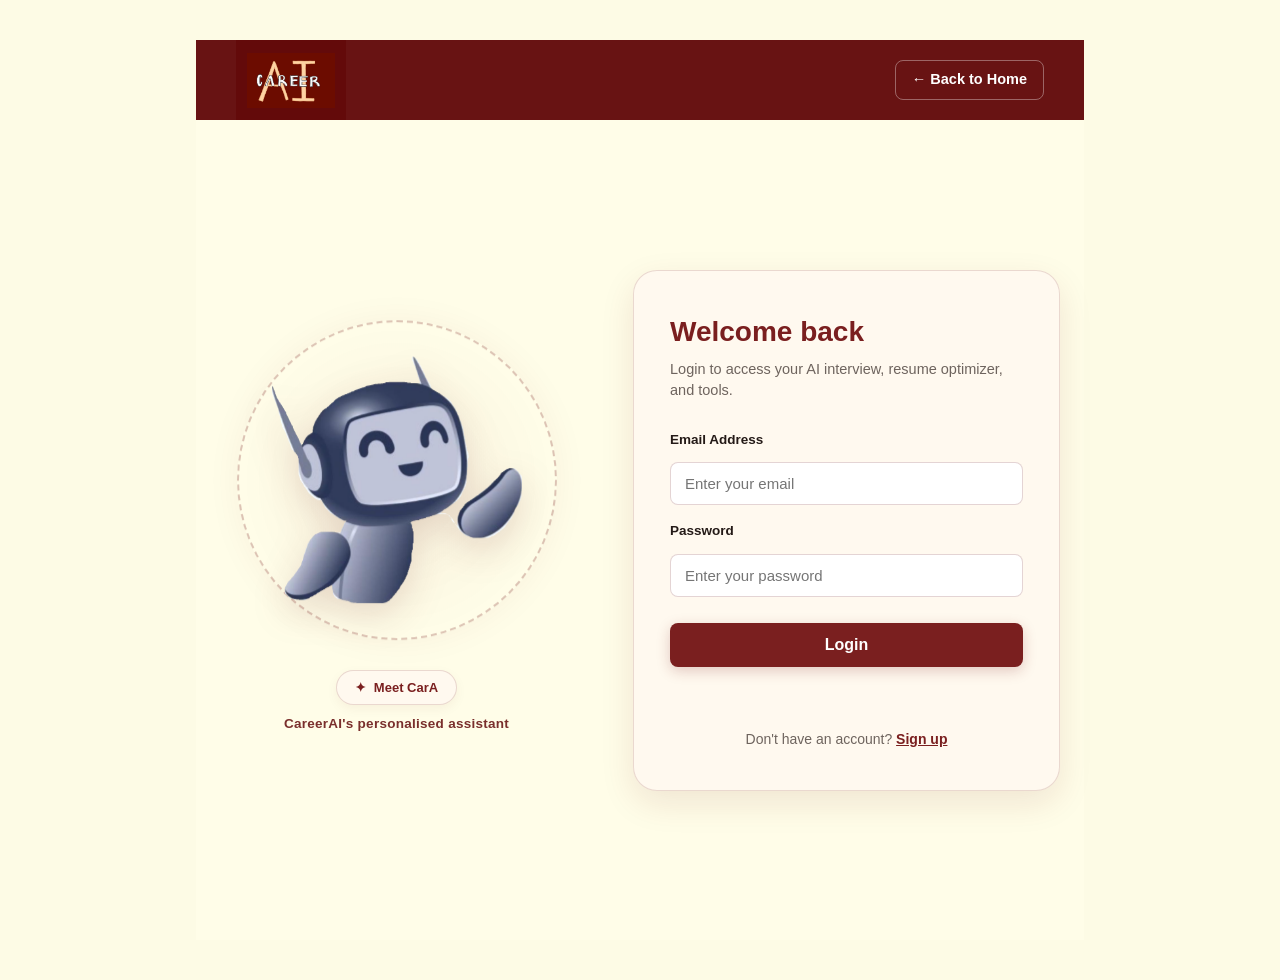
==== Frontend/ats.html @ a41d6817 "Integrate complete CareerAI application with redesigned frontend and FastAPI backend" ====
<!DOCTYPE html>
<html lang="en">

<head>
    <meta charset="UTF-8">
    <meta name="viewport" content="width=device-width, initial-scale=1.0">

    <title>CareerAI - ATS Score</title>

    <link rel="stylesheet" href="style.css?v=20261025w">
    <link rel="icon" type="image/png" href="logoo.png">
</head>

<body>

    <!-- ================= NAVBAR ================= -->
    <nav class="navbar">

        <a href="home.html" class="logo">
            <img src="logoo.png" alt="CareerAI Logo" class="logo-image">
        </a>

        <div class="nav-links">
            <a href="home.html">Home</a>
            <a href="dashboard.html">Dashboard</a>
            <a href="ats.html" class="active">ATS Score</a>
            <a href="profile.html">Profile</a>
        </div>

        <div class="nav-buttons">
            <a href="dashboard.html" class="back-btn" style="color: white; font-weight: 600; text-decoration: none; padding: 7px 16px; border: 1px solid rgba(255,255,255,0.25); border-radius: 8px; font-size: 14px;">← Back to Dashboard</a>
        </div>

    </nav>


    <!-- =========================
         MAIN CONTENT
    ========================== -->

    <main class="ats-container">

        <!-- PAGE HEADING -->

        <div class="page-heading">

            <p class="small-heading">
                RESUME ANALYSIS
            </p>

            <h1>
                ATS Score
            </h1>

            <p class="subtitle">
                See how well your resume is optimized for Applicant Tracking Systems.
            </p>

        </div>


        <!-- =========================
             SCORE CARD
        ========================== -->

        <section class="score-card">

            <!-- LEFT SIDE -->

            <div class="score-left">

                <h2>
                    Your ATS Score
                </h2>


                <!-- HALF WHEEL -->

<div class="gauge">

    <svg
        class="gauge-svg"
        viewBox="0 0 300 160"
    >

        <!-- Background semicircle -->

        <path
            class="gauge-bg"
            d="M 25 145 A 125 125 0 0 1 275 145"
        ></path>

        <!-- Filled semicircle -->

        <path
            class="gauge-progress"
            id="gaugeProgress"
            d="M 25 145 A 125 125 0 0 1 275 145"
        ></path>

    </svg>


    <div class="score-content">

        <div>
            <span class="score-number" id="atsScoreValue" data-target="88">
                0
            </span>

            <span class="score-total">
                /100
            </span>
        </div>

        <p id="atsScoreLabel">Excellent</p>

    </div>

</div>

            </div> <!-- END SCORE-LEFT -->


            <!-- =========================
                 RIGHT SIDE: SCORE BREAKDOWN
            ========================== -->

            <div class="breakdown">

                <h3>
                    Score Breakdown
                </h3>


                <!-- KEYWORDS -->

                <div class="metric">

                    <div class="metric-info">

                        <span>
                            Keywords
                        </span>

                        <strong>
                            94%
                        </strong>

                    </div>

                    <div class="progress">

                        <div
                            class="progress-bar"
                            style="width: 94%"
                        ></div>

                    </div>

                </div>


                <!-- FORMATTING -->

                <div class="metric">

                    <div class="metric-info">

                        <span>
                            Formatting
                        </span>

                        <strong>
                            90%
                        </strong>

                    </div>

                    <div class="progress">

                        <div
                            class="progress-bar"
                            style="width: 90%"
                        ></div>

                    </div>

                </div>


                <!-- CONTENT -->

                <div class="metric">

                    <div class="metric-info">

                        <span>
                            Content
                        </span>

                        <strong>
                            81%
                        </strong>

                    </div>

                    <div class="progress">

                        <div
                            class="progress-bar"
                            style="width: 81%"
                        ></div>

                    </div>

                </div>


                <!-- SKILLS -->

                <div class="metric">

                    <div class="metric-info">

                        <span>
                            Skills
                        </span>

                        <strong>
                            87%
                        </strong>

                    </div>

                    <div class="progress">

                        <div
                            class="progress-bar"
                            style="width: 87%"
                        ></div>

                    </div>

                </div>


                <!-- ORGANIZATION -->

                <div class="metric">

                    <div class="metric-info">

                        <span>
                            Organization
                        </span>

                        <strong>
                            88%
                        </strong>

                    </div>

                    <div class="progress">

                        <div
                            class="progress-bar"
                            style="width: 88%"
                        ></div>

                    </div>

                </div>

            </div>

        </section>



        <!-- =========================
             WHY THIS SCORE
        ========================== -->

        <section class="section-card">

            <div class="section-title">

                <div>

                    <p class="small-heading">
                        ANALYSIS
                    </p>

                    <h2>
                        Why you got this score
                    </h2>

                </div>

                <span class="issue-count">
                    4 areas
                </span>

            </div>


            <div class="reason-grid">


                <div class="reason">

                    <div class="reason-icon warning">
                        !
                    </div>

                    <div>

                        <h3>
                            Some keywords are missing
                        </h3>

                        <p>
                            Your resume does not contain some important keywords
                            commonly found in the target job description.
                        </p>

                    </div>

                </div>


                <div class="reason">

                    <div class="reason-icon good">
                        ✓
                    </div>

                    <div>

                        <h3>
                            Good resume structure
                        </h3>

                        <p>
                            Your resume follows a clear structure with recognizable
                            sections such as education, skills and experience.
                        </p>

                    </div>

                </div>


                <div class="reason">

                    <div class="reason-icon warning">
                        !
                    </div>

                    <div>

                        <h3>
                            Experience descriptions could be stronger
                        </h3>

                        <p>
                            Some bullet points describe responsibilities instead
                            of showing measurable results or impact.
                        </p>

                    </div>

                </div>


                <div class="reason">

                    <div class="reason-icon warning">
                        !
                    </div>

                    <div>

                        <h3>
                            Skills section needs more detail
                        </h3>

                        <p>
                            Adding relevant technical skills from the job description
                            could improve your keyword matching score.
                        </p>

                    </div>

                </div>

            </div>

        </section>



        <!-- =========================
             HOW TO IMPROVE
        ========================== -->

        <section class="section-card">

            <div class="section-title">

                <div>

                    <p class="small-heading">
                        NEXT STEPS
                    </p>

                    <h2>
                        How to improve your ATS score
                    </h2>

                </div>

            </div>


            <div class="improvement-list">


                <div class="improvement">

                    <span class="number">
                        01
                    </span>

                    <div>

                        <h3>
                            Add relevant job keywords
                        </h3>

                        <p>
                            Compare your resume with the target job description
                            and naturally include relevant skills and technologies.
                        </p>

                    </div>

                    <span class="impact">
                        High Impact
                    </span>

                </div>


                <div class="improvement">

                    <span class="number">
                        02
                    </span>

                    <div>

                        <h3>
                            Make your bullet points stronger
                        </h3>

                        <p>
                            Use action verbs and measurable results instead of
                            simply listing your responsibilities.
                        </p>

                    </div>

                    <span class="impact">
                        High Impact
                    </span>

                </div>


                <div class="improvement">

                    <span class="number">
                        03
                    </span>

                    <div>

                        <h3>
                            Improve your skills section
                        </h3>

                        <p>
                            Add relevant technical skills that match the position
                            you are applying for.
                        </p>

                    </div>

                    <span class="impact medium">
                        Medium
                    </span>

                </div>


                <div class="improvement">

                    <span class="number">
                        04
                    </span>

                    <div>

                        <h3>
                            Keep formatting ATS-friendly
                        </h3>

                        <p>
                            Avoid excessive graphics, tables and complicated layouts
                            that may be difficult for ATS software to read.
                        </p>

                    </div>

                    <span class="impact medium">
                        Medium
                    </span>

                </div>

            </div>

        </section>



        <!-- =========================
             BOTTOM CTA
        ========================== -->

        <section class="cta-card">

            <div>

                <h2>
                    Want to improve your resume?
                </h2>

                <p>
                    Go back to the optimizer and make your resume stronger.
                </p>

            </div>


            <button
                onclick="window.location.href='resume.html'"
            >
                Optimize Resume Again →
            </button>

        </section>


    </main>

    <!-- ================= FOOTER ================= -->
    <footer class="site-footer">

        <div class="footer-top">

            <div class="footer-brand">
                <a href="home.html">
                    <img src="logoo.png" alt="CareerAI Logo" class="footer-logo-img">
                </a>
                <p>
                    Your dedicated AI-powered career companion. Helping students, professionals build resumes, optimize them, make them ATS friendly, and finding the right opportunities for them.
                </p>
            </div>

            <div class="footer-col">
                <h4>Navigation</h4>
                <ul>
                    <li><a href="home.html">Home</a></li>
                    <li><a href="dashboard.html">Dashboard</a></li>
                    <li><a href="profile.html">My Profile</a></li>
                    <li><a href="login.html">Logout</a></li>
                </ul>
            </div>

            <div class="footer-col">
                <h4>Tools</h4>
                <ul>
                    <li><a href="interview.html">AI Interview</a></li>
                    <li><a href="resume.html">Resume Optimizer</a></li>
                    <li><a href="ats.html">ATS Score Checker</a></li>
                    <li><a href="dashboard.html">Job Matcher</a></li>
                </ul>
            </div>

            <div class="footer-col">
                <h4>Contact & Help</h4>
                <ul>
                    <li><a href="mailto:support@careerai.com">support@careerai.com</a></li>
                    <li><a href="profile.html#settings">Account Settings</a></li>
                    <li><a href="profile.html#contact">Help Center</a></li>
                </ul>
            </div>

        </div>

        <div class="footer-bottom">
            <p class="footer-copy">&copy; 2026 CareerAI.</p>
            <p class="footer-tagline">Build your career with confidence.</p>
            <p class="footer-subtext">Designed with precision for students and professionals.</p>
        </div>

    </footer>

    <!-- GSAP for Smooth Controlled Animations -->
    <script src="https://cdnjs.cloudflare.com/ajax/libs/gsap/3.12.5/gsap.min.js"></script>
    <script>
        if (typeof gsap === 'undefined') {
            document.write('<script src="node_modules/gsap/dist/gsap.min.js"><\/script>');
        }
    </script>
    <script src="api.js"></script>
    <script src="script.js?v=20261025w"></script>
</body>

</html>
---- Frontend/style.css ----
@import url('https://fonts.googleapis.com/css2?family=Dancing+Script:wght@600;700&family=Satisfy&display=swap');

/* Screen-reader only accessible utility */
.sr-only {
    position: absolute !important;
    width: 1px !important;
    height: 1px !important;
    padding: 0 !important;
    margin: -1px !important;
    overflow: hidden !important;
    clip: rect(0, 0, 0, 0) !important;
    white-space: nowrap !important;
    border: 0 !important;
}

/* =========================================================

*   GLOBAL RESET*

========================================================= */

* {

    margin: 0;

    padding: 0;

    box-sizing: border-box;

}

body {

    min-height: 100vh;

    background-color: #fffde8;

    color: #555;

    font-family: Arial, Helvetica, sans-serif;

    line-height: 1.5;

}

a {

    text-decoration: none;

    color: inherit;

}

/* =========================================================

*   HOME / MAIN NAVBAR*

========================================================= */

.navbar {

    width: 100%;

    height: 90px;

    margin: 0;

    padding: 0 35px;

    background-color: #681313;

    border-radius: 0;

    border: none;

    display: flex;

    align-items: center;

    justify-content: space-between;

}

.logo {

    width: auto;

    height: 90px;

    display: flex;

    align-items: center;

    justify-content: flex-start;

    background-color: #630a0a;

}

.logo-image {

    height: 75px;

    width: auto;

    display: block;

    object-fit: contain;

}

.nav-links {

    position: absolute;

    left: 50%;

    transform: translateX(-50%);

    display: flex;

    flex-direction: row;

    align-items: center;

    gap: 70px;

}

.nav-links a {

    color: white;

    font-family: "Comic Sans MS", cursive;

    font-size: 21px;

    font-weight: 600;

    white-space: nowrap;

}

.nav-links a:hover,

.nav-links .active {

    color: #d8cdcd;

}

.nav-buttons {

    display: flex;

    align-items: center;

    gap: 15px;

}

.login-btn,

.signup-btn {

    padding: 10px 18px;

    background-color: #a14747;

    color: white;

    border-radius: 7px;

    font-weight: 600;

}

.login-btn:hover,

.signup-btn:hover {

    background-color: #ca6666;

}

/* =========================================================

*   GENERAL TEXT*

========================================================= */

.small-heading {

    color: #313030cb;

    font-size: 14px;

    font-weight: 800;

    letter-spacing: 1.5px;

    margin-bottom: 10px;

}

.top-text,
.bottom-text {
    color: #681313;
}

/* =========================================================

*   HOME PAGE*

========================================================= */

.home-intro {

    text-align: center;

    padding: 90px 20px 55px;

}

.hero1 {

    color: #7a0606;

}

.home-intro h1 {

    font-size: 50px;

    line-height: 1.1;

    margin-bottom: 18px;

    font-weight: 700;

}

.home-intro > p:last-child {

    max-width: 550px;

    margin: auto;

    color: #645b55;

    font-size: 16px;

}

/* =========================================================

*   STATS*

========================================================= */

.stats-section {

    display: flex;

    justify-content: center;

    flex-wrap: wrap;

    margin: 0 8% 75px;

    background-color: #FFF9EF;

    border: 1px solid #E2D6C7;

    border-radius: 12px;

}

.stat {

    flex: 1 1 200px;

    text-align: center;

    padding: 30px 20px;

    border-right: 1px solid #E2D6C7;

}

.stat:last-child {

    border-right: none;

}

.stat h2 {

    color: #7A1F1F;

    font-size: 32px;

    margin-bottom: 5px;

}

.stat p {

    color: #756A63;

    font-size: 13px;

}

/* =========================================================

*   REVIEWS*

========================================================= */

.reviews-section {

    padding: 70px 8%;

    background-color: #FFF9EF;

}

.section-heading {

    margin-bottom: 40px;

}

.section-heading h2 {

    font-size: 34px;

}

.centered {

    text-align: center;

}

.review-grid {

    display: flex;

    flex-wrap: wrap;

    gap: 20px;

}

.review-card {

    flex: 1 1 280px;

    padding: 28px;

    border: 2px solid #645b55;

    border-radius: 12px;

    background-color: #FDF7ED;

}

.quote {

    font-size: 40px;

    line-height: 1;

    color: #7A1F1F;

    margin-bottom: 8px;

}

.review-card p:not(.quote) {

    color: #756A63;

    font-size: 14px;

    margin-bottom: 20px;

}

.review-card h4 {

    font-size: 13px;

}

/* =========================================================

*   FOOTER*

========================================================= */

footer {

    display: flex;

    justify-content: space-between;

    align-items: center;

    padding: 25px 8%;

    background-color: #681512;

    border-top: 1px solid #500b0b;

}

footer p {

    color: #756A63;

    font-size: 13px;

}

/* =========================================================

*   LANDING PAGE HERO*

========================================================= */

.hero {

    min-height: calc(100vh - 90px);

    display: flex;

    flex-direction: column;

    align-items: center;

    padding: 55px 20px;

}

.hero-text {

    font-family: "Comic Sans MS", cursive;

    font-size: clamp(32px, 4vw, 58px);

    font-weight: normal;

    color: #8f0018;

    text-align: center;

    line-height: 1.2;

}

/* =========================================================

*   LANDING PAGE VIDEO*

========================================================= */

.video-card {

    width: 90% !important;

    max-width: 1400px !important;

    height: 380px !important;

    margin: 25px auto !important;

    padding: 0 !important;

    background: transparent !important;

    border: none !important;

    box-shadow: none !important;

    display: flex !important;

    align-items: center;

    justify-content: center;

    border-radius: 18px !important;

    overflow: hidden !important;

}

.hero-video {

    width: 100% !important;

    height: 100% !important;

    object-fit: fill !important;

    border: none !important;

    border-radius: 18px !important;

    display: block;

}

/* =========================================================

*   FEATURES*

========================================================= */

.features-section {

    width: 100%;

    padding: 55px 30px 80px;

}

.features-row {

    width: 100%;

    display: flex;

    align-items: flex-start;

    justify-content: center;

    gap: 28px;

    flex-wrap: nowrap;

}

.feature-box {

    width: 165px;

    min-height: 75px;

    border: 2px solid #8b0000;

    border-radius: 6px;

    color: #8b0000;

    background: transparent;

    display: flex;

    align-items: center;

    justify-content: center;

    text-align: center;

    padding: 15px 10px;

    font-family: "Comic Sans MS", cursive;

    font-size: 16px;

    font-weight: 600;

    transition:

        transform 0.2s ease,

        background-color 0.2s ease,

        color 0.2s ease;

}

.feature-down {

    transform: translateY(35px);

}

.feature-box:hover {

    background-color: #8b0000;

    color: #fffde8;

}

/* =========================================================

*   DASHBOARD*

========================================================= */

.dashboard {

    padding: 65px 8% 90px;

    min-height: calc(100vh - 130px);

}

.dashboard-heading {

    margin-bottom: 40px;

}

.dashboard-heading h1 {

    font-size: 40px;

    margin-bottom: 8px;

}

.dashboard-heading > p:last-child {

    color: #756A63;

}

.dashboard-grid {

    display: flex;

    flex-wrap: wrap;

    gap: 22px;

}

.dashboard-card {

    flex: 1 1 45%;

    min-height: 260px;

    padding: 30px;

    background-color: #FFF9EF;

    border: 1px solid #E2D6C7;

    border-radius: 14px;

    display: flex;

    flex-direction: column;

    align-items: flex-start;

}

.dashboard-card:hover {

    border-color: #C9AAA0;

}

/* =========================================================

*   DASHBOARD CARD TOP ROW*

========================================================= */

.card-top-row {

    width: 100%;

    display: flex;

    justify-content: space-between;

    align-items: center;

    margin-bottom: 18px;

}

.card-title-row {

    display: flex;

    align-items: center;

    gap: 10px;

}

/* =========================================================

*   DASHBOARD NUMBERS*

========================================================= */

.card-number {

    font-family: "Kalam", cursive;

    font-size: 80px;

    font-weight: 700;

    color: #4a4a4a;

    line-height: 1;

    transform: rotate(-5deg);

    display: inline-block;

}

/* =========================================================

*   DASHBOARD TITLES*

========================================================= */

.card-title-row h2 {

    margin: 0;

    font-family: "Kalam", cursive;

    font-size: 40px;

    font-weight: 700;

    color: #4a4a4a;

    line-height: 1.1;

}

/* =========================================================

*   DASHBOARD GIFS*

========================================================= */

.dashboard-gif {

    width: 135px;

    height: 135px;

    object-fit: contain;

    margin-left: 20px;

    flex-shrink: 0;

    transition: transform 0.3s ease;

}

.dashboard-card:hover .dashboard-gif {

    transform: scale(1.08);

}

/* =========================================================

*   DASHBOARD DESCRIPTION*

========================================================= */

.dashboard-card p {

    color: #756A63;

    font-size: 14px;

    text-align: center;

    max-width: 90%;

    margin: 15px auto 0;

}

/* =========================================================

*   DASHBOARD BUTTON*

========================================================= */

.dashboard-card > a {

    display: block;

    width: fit-content;

    margin: 18px auto 0;

}

.dashboard-card .card-button {

    display: block;

    margin: 0;

    border: none;

    padding: 10px 22px;

    background-color: #6b1313;

    color: white;

    border-radius: 8px;

    font-size: 15px;

    font-weight: 600;

    cursor: pointer;

    transition: all 0.3s ease;

}

.dashboard-card .card-button:hover {

    background-color: #8b0000;

    transform: translateY(-2px);

}

/* =========================================================

*   AUTHENTICATION PAGES*

========================================================= */

.auth-body {

    min-height: 100vh;

    display: flex;

    align-items: center;

    justify-content: center;

    padding: 40px 20px;

    background-color: #fdfbe5;

}

.auth-container {

    width: min(950px, 95vw);

    min-height: 560px;

    display: flex;

    background-color: #FFF9EF;

    border: 1px solid #8f0018;

    border-radius: 18px;

    overflow: hidden;

    box-shadow:

        0 0 25px rgba(143, 0, 24, 0.3),

        0 15px 45px rgba(0, 0, 0, 0.3);

}

.auth-visual {

    width: 45%;

    position: relative;

    display: flex;

    flex-direction: column;

    justify-content: space-between;

    padding: 45px;

    background-color: #813c3c;

    color: white;

    overflow: hidden;

    clip-path: polygon(

        0 0,

        100% 0,

        70% 100%,

        0 100%

    );

}

.auth-logo {

    position: relative;

    z-index: 2;

    font-size: 28px;

    font-weight: 700;

    color: white;

    text-decoration: none;

}

.auth-logo span {

    color: #E8D8D0;

}

.auth-welcome {

    position: relative;

    z-index: 2;

    margin-bottom: 40px;

}

.auth-welcome h1 {

    font-size: 42px;

    line-height: 1.1;

    margin-bottom: 20px;

    color: white;

}

.auth-welcome p {

    font-size: 15px;

    line-height: 1.7;

    color: #E8D8D0;

}

.auth-form {

    width: 55%;

    display: flex;

    flex-direction: column;

    justify-content: center;

    padding: 60px 100px;

    background-color: #FFF9EF;

}

.auth-form h1 {

    font-size: 32px;

    color: #813c3c;

    margin-bottom: 8px;

}

.form-subtitle {

    color: #756A63;

    font-size: 14px;

    margin-bottom: 30px;

}

.auth-form form {

    display: flex;

    flex-direction: column;

    gap: 8px;

}

.auth-form label {

    font-size: 13px;

    font-weight: 700;

    color: #241A17;

    margin-top: 10px;

    margin-bottom: 2px;

}

.auth-form input {

    width: 100%;

    padding: 12px 14px;

    border: none;

    border-bottom: 1px solid #B9A9A0;

    background-color: transparent;

    outline: none;

    font-size: 14px;

    color: #241A17;

}

.auth-form input:focus {

    border-bottom: 2px solid #d3b797;

}

.auth-form input::placeholder {

    color: #B6AAA1;

}

.demo-hint {

    color: #B6AAA1;

    font-size: 11px;

    margin-bottom: 5px;

}

.form-button {

    width: 100%;

    padding: 14px;

    margin-top: 18px;

    border: none;

    border-radius: 8px;

    background-color: #813c3c;

    color: white;

    font-size: 15px;

    font-weight: 700;

    cursor: pointer;

    transition: 0.2s;

}

.form-button:hover {

    background-color: #d3b797;

}

.form-message {

    text-align: center;

    color: #7A1F1F;

    font-size: 13px;

    margin-top: 12px;

    min-height: 18px;

}

.switch-form {

    text-align: center;

    color: #756A63;

    font-size: 13px;

    margin-top: 28px;

}

.switch-form a {

    color: #6b1010;

    font-weight: 700;

}

.switch-form a:hover {

    text-decoration: underline;

}

/* =========================================================

*   RESUME OPTIMIZER*

========================================================= */

.optimizer-page {

    min-height: 100vh;

    margin: 0 45px;

    background-color: #fffde8;

}

.optimizer-title {

    margin: 0;

    padding: 20px 15px 14px;

    border-bottom: 2px solid #888;

    color: #850000;

    font-family: Arial, Helvetica, sans-serif;

    font-size: 50px;

    font-weight: 800;

    letter-spacing: 4px;

}

.optimizer-layout {

    display: flex;

    min-height: calc(100vh - 105px);

}

.optimizer-sidebar {

    width: 25% !important;

    min-width: 240px;

    max-width: 320px;

    padding: 18px 18px 30px 16px;

    border-right: 3px solid #888;

}

.optimizer-sidebar h2 {

    margin: 0 0 28px;

    color: #666;

    font-family: Arial, Helvetica, sans-serif;

    font-size: 21px;

    font-weight: 500;

    line-height: 1.25;

}

.optimizer-setting {

    margin-bottom: 25px;

}

.optimizer-setting h3 {

    margin: 0 0 9px;

    color: #555;

    font-family: Arial, Helvetica, sans-serif;

    font-size: 16px;

    font-weight: 700;

    letter-spacing: 1.5px;

}

.setting-row {

    margin-bottom: 10px;

}

.setting-row label {

    display: block;

    margin-bottom: 5px;

    color: #666;

    font-family: Arial, Helvetica, sans-serif;

    font-size: 14px;

    font-weight: 500;

}

.setting-row select {

    width: 100%;

    height: 34px;

    padding: 5px 9px;

    border: 2px solid #aaa;

    border-radius: 3px;

    background-color: #fffde8;

    color: #555;

    font-family: Arial, Helvetica, sans-serif;

    font-size: 14px;

    outline: none;

    cursor: pointer;

}

.setting-row select:focus {

    border-color: #850000;

}

.setting-row input[type="color"] {

    display: block;

    width: 92px;

    height: 92px;

    margin: 7px auto 4px;

    padding: 0;

    border: 7px solid #fffde8;

    border-radius: 50%;

    background: transparent;

    cursor: pointer;

}

.current-font-demo {

    width: 100%;

    height: 38px;

    padding: 6px 12px;

    border-radius: 8px;

    border: 1.5px solid rgba(104, 19, 19, 0.22);

    background-color: #FFFDF9;

    color: #2e1919;

    font-family: Arial, Helvetica, sans-serif;

    font-size: 15px;

    font-weight: 600;

    display: flex;

    align-items: center;

    box-sizing: border-box;

}

.optimizer-content {

    width: 75% !important;

    position: relative;

    padding: 32px 30px 35px;

}

.upload-resume {

    width: 480px;

    min-height: 120px;

    margin: 0 auto;

    border: 5px solid #850000;

    border-radius: 7px;

    display: flex;

    flex-direction: column;

    justify-content: center;

    align-items: center;

    background-color: #fffde8;

    color: #850000;

    text-align: center;

    cursor: pointer;

    transition: background-color 0.2s ease;

}

.upload-resume:hover {

    background-color: #fff6d1;

}

.upload-resume span {

    font-family: Arial, Helvetica, sans-serif;

    font-size: 23px;

    font-weight: 700;

}

.upload-resume small {

    margin-top: 7px;

    font-family: Arial, Helvetica, sans-serif;

    font-size: 17px;

    font-weight: 500;

}

.upload-arrow {

    position: absolute;

    top: 145px;

    left: 55px;

    color: #777;

    font-size: 55px;

    transform: rotate(-20deg);

}

.resume-workspace {

    width: 90%;

    height: 455px;

    margin: 40px auto 0;

    border: 3px solid #999;

    border-radius: 2px;

    background-color: transparent;

}

.download-resume {

    position: absolute;

    right: 45px;

    bottom: 30px;

    padding: 9px 18px;

    border: 2px solid #888;

    border-radius: 2px;

    background-color: #fffde8;

    color: #555;

    font-family: Arial, Helvetica, sans-serif;

    font-size: 15px;

    cursor: pointer;

}

.download-resume:hover {

    border-color: #850000;

    color: #850000;

}

/* =========================================================

*   PROFILE PAGE*

========================================================= */

.top-bar {

    width: 100%;

    height: 85px;

    background: #6b1313;

    display: flex;

    align-items: center;

    justify-content: space-between;

    padding: 0 55px;

}

.top-bar h1 {

    font-size: 34px;

    color: #6b1313;

    margin-bottom: 7px;

}

.top-bar p {

    color: #806565;

    font-size: 15px;

}

/* =========================================================
   CAREERAI REDESIGNED PROFILE PAGE (Matches Reference UI)
   ========================================================= */

.profile-page-main {
    background-color: var(--bg-primary, #FFFDE8);
    min-height: calc(100vh - 80px);
    padding: 36px 20px 70px;
    font-family: 'Plus Jakarta Sans', -apple-system, BlinkMacSystemFont, 'Segoe UI', Roboto, sans-serif;
    color: #2b1111;
}

.profile-page-container {
    max-width: 860px;
    margin: 0 auto;
}

/* Reference Card Container with dark-red borders */
.ref-card-box {
    background: #FFFDF5;
    border: 1.5px solid #681313;
    border-radius: 16px;
    padding: 26px 28px;
    margin-bottom: 24px;
    box-shadow: 0 3px 12px rgba(104, 19, 19, 0.04);
    transition: box-shadow 0.25s ease, transform 0.2s ease;
}

.ref-card-box:hover {
    box-shadow: 0 6px 20px rgba(104, 19, 19, 0.08);
}

.ref-card-title {
    font-family: 'Playfair Display', Georgia, 'Times New Roman', serif;
    font-size: 26px;
    font-weight: 700;
    color: #681313;
    margin: 0 0 20px 0;
    letter-spacing: -0.2px;
}

/* STUDENT PROFILE & PHOTO UPLOAD */
.profile-student-layout {
    display: flex;
    align-items: center;
    gap: 32px;
}

.profile-image-container {
    display: flex;
    flex-direction: column;
    align-items: center;
    gap: 8px;
    flex-shrink: 0;
}

.profile-image {
    width: 125px !important;
    height: 125px !important;
    border-radius: 50% !important;
    border: 3.5px solid #681313 !important;
    background-color: #F6EBDE;
    box-shadow: 0 6px 16px rgba(104, 19, 19, 0.15) !important;
    display: flex;
    align-items: center;
    justify-content: center;
    cursor: pointer;
    overflow: hidden;
    position: relative;
    transition: transform 0.2s ease, box-shadow 0.2s ease;
}

.profile-image:hover {
    transform: scale(1.03);
    box-shadow: 0 8px 24px rgba(104, 19, 19, 0.25) !important;
}

.profile-image span {
    font-size: 13.5px;
    font-weight: 700;
    color: #681313;
    text-align: center;
    line-height: 1.3;
}

.profile-photo-actions {
    display: flex;
    align-items: center;
    gap: 10px;
    margin-top: 2px;
}

.image-btn {
    background: transparent;
    border: none;
    color: #681313;
    font-weight: 700;
    font-size: 13px;
    cursor: pointer;
    text-decoration: underline;
    text-underline-offset: 3px;
    padding: 3px 6px;
    transition: color 0.2s;
}

.image-btn:hover {
    color: #8B2525;
}

.remove-photo-btn {
    background: transparent;
    border: none;
    color: #8c4c4c;
    font-weight: 600;
    font-size: 12px;
    cursor: pointer;
    text-decoration: underline;
    padding: 3px 6px;
}

.remove-photo-btn:hover {
    color: #b01b1b;
}

.profile-image-hint {
    font-size: 11px;
    color: #8a6a6a;
    margin: 0;
    text-align: center;
}

.profile-info {
    flex: 1;
    min-width: 0;
}

.profile-info-top {
    display: flex;
    align-items: flex-start;
    justify-content: space-between;
    gap: 16px;
    margin-bottom: 8px;
}

#profileDisplayName {
    font-family: 'Playfair Display', Georgia, 'Times New Roman', serif;
    font-size: 28px;
    font-weight: 700;
    color: #681313;
    margin: 0 0 6px 0;
    letter-spacing: -0.3px;
}

.profile-role-badge {
    display: inline-block;
    background: rgba(104, 19, 19, 0.08);
    color: #681313;
    font-size: 13px;
    font-weight: 700;
    padding: 3px 12px;
    border-radius: 9999px;
    border: 1px solid rgba(104, 19, 19, 0.2);
    margin-bottom: 6px;
}

.profile-college {
    font-size: 14.5px;
    font-weight: 600;
    color: #4a1f1f;
    margin: 4px 0 8px 0;
    display: flex;
    align-items: center;
    gap: 6px;
}

.profile-description {
    font-size: 14px;
    color: #6d4b4b;
    line-height: 1.5;
    margin: 0;
}

/* Edit Mode Form inside Student Card */
.profile-edit-box {
    margin-top: 18px;
    padding-top: 18px;
    border-top: 1px dashed rgba(104, 19, 19, 0.22);
}

.edit-grid {
    display: grid;
    grid-template-columns: 1fr 1fr;
    gap: 12px;
    margin-bottom: 14px;
}

.edit-grid .full-span {
    grid-column: span 2;
}

.edit-field label {
    display: block;
    font-size: 12.5px;
    font-weight: 700;
    color: #681313;
    margin-bottom: 5px;
}

.ref-input {
    width: 100%;
    padding: 9px 12px;
    font-size: 14px;
    border: 1.5px solid rgba(104, 19, 19, 0.25);
    border-radius: 8px;
    background: #FFFDF8;
    color: #2e0e0e;
    font-family: inherit;
    transition: border-color 0.2s ease, box-shadow 0.2s ease;
    box-sizing: border-box;
}

.ref-input:focus {
    outline: none;
    border-color: #681313;
    box-shadow: 0 0 0 3px rgba(104, 19, 19, 0.12);
}

.edit-actions {
    display: flex;
    gap: 10px;
    align-items: center;
}

/* RESUME HISTORY SECTION (Directly matching reference image) */
.ref-history-header {
    display: flex;
    align-items: flex-start;
    justify-content: space-between;
    gap: 16px;
    margin-bottom: 16px;
}

.ref-history-title {
    font-family: 'Playfair Display', Georgia, 'Times New Roman', serif;
    font-size: 32px;
    font-weight: 700;
    color: #681313;
    margin: 0 0 4px 0;
    letter-spacing: -0.3px;
}

.ref-history-subtitle {
    font-size: 14.5px;
    color: #6b4040;
    margin: 0;
}

.ref-pill-btn {
    background: #681313;
    color: #ffffff !important;
    border: 1.5px solid #681313;
    border-radius: 9999px;
    padding: 9px 24px;
    font-size: 14px;
    font-weight: 600;
    text-decoration: none;
    display: inline-flex;
    align-items: center;
    justify-content: center;
    cursor: pointer;
    transition: all 0.2s ease;
    white-space: nowrap;
    box-shadow: 0 2px 6px rgba(104, 19, 19, 0.15);
}

.ref-pill-btn:hover {
    background: #7e1919;
    border-color: #7e1919;
    transform: translateY(-1px);
    box-shadow: 0 4px 12px rgba(104, 19, 19, 0.25);
    color: #ffffff !important;
}

.ref-pill-btn.secondary {
    background: transparent;
    color: #681313 !important;
    border-color: #681313;
    box-shadow: none;
}

.ref-pill-btn.secondary:hover {
    background: rgba(104, 19, 19, 0.08);
}

/* Resume Items (Rounded cards with dark red outline) */
.ref-resume-item {
    background: #FFFDF5;
    border: 1.5px solid #681313;
    border-radius: 14px;
    padding: 16px 20px;
    margin-bottom: 12px;
    display: flex;
    align-items: center;
    justify-content: space-between;
    gap: 16px;
    transition: transform 0.2s ease, box-shadow 0.2s ease;
    box-shadow: 0 2px 6px rgba(104, 19, 19, 0.03);
}

.ref-resume-item:hover {
    transform: translateY(-2px);
    box-shadow: 0 5px 15px rgba(104, 19, 19, 0.08);
}

.ref-resume-left {
    display: flex;
    align-items: center;
    gap: 16px;
    min-width: 0;
}

.ref-doc-icon {
    width: 26px;
    height: 32px;
    flex-shrink: 0;
}

.ref-resume-info {
    min-width: 0;
}

.ref-resume-name {
    font-size: 16px;
    font-weight: 700;
    color: #2e0e0e;
    margin: 0 0 3px 0;
    word-break: break-word;
}

.ref-resume-meta {
    font-size: 13px;
    color: #6d4b4b;
    margin: 0;
}

.ref-view-link {
    color: #681313;
    font-size: 14.5px;
    font-weight: 600;
    text-decoration: underline;
    text-underline-offset: 3px;
    white-space: nowrap;
    padding: 4px 6px;
    transition: color 0.2s ease;
}

.ref-view-link:hover {
    color: #8b2525;
}

.ref-more-link {
    background: none;
    border: none;
    color: #681313;
    font-size: 14.5px;
    font-weight: 600;
    text-decoration: underline;
    text-underline-offset: 3px;
    cursor: pointer;
    padding: 6px 0;
    display: inline-block;
    margin-top: 4px;
    margin-bottom: 24px;
}

.ref-more-link:hover {
    color: #8b2525;
}

/* SETTINGS CARD (Matches reference image) */
.ref-setting-row {
    display: flex;
    align-items: center;
    justify-content: space-between;
    gap: 20px;
    padding: 16px 0;
}

.ref-setting-row:not(:last-child) {
    border-bottom: 1px solid rgba(104, 19, 19, 0.12);
}

.ref-setting-content {
    flex: 1;
    min-width: 0;
}

.ref-setting-title {
    font-size: 16.5px;
    font-weight: 700;
    color: #380e0e;
    margin: 0 0 4px 0;
}

.ref-setting-desc {
    font-size: 13.5px;
    color: #6d4b4b;
    margin: 0;
    line-height: 1.4;
}

/* Expandable sub-panels inside settings */
.ref-setting-expandable {
    background: rgba(104, 19, 19, 0.03);
    border: 1px dashed rgba(104, 19, 19, 0.25);
    border-radius: 12px;
    padding: 18px 20px;
    margin-top: 14px;
    margin-bottom: 8px;
}

/* CONTACT US CARD (Matches reference image) */
.ref-contact-item {
    display: flex;
    align-items: center;
    gap: 12px;
    font-size: 14.5px;
    color: #681313;
    margin-bottom: 12px;
}

.ref-contact-item:last-child {
    margin-bottom: 0;
}

.ref-contact-icon {
    width: 20px;
    height: 20px;
    flex-shrink: 0;
    display: inline-flex;
    align-items: center;
    justify-content: center;
    color: #681313;
}

.ref-contact-link {
    color: #681313;
    text-decoration: underline;
    text-underline-offset: 3px;
    font-weight: 500;
    cursor: pointer;
}

.ref-contact-link:hover {
    color: #8b2525;
}

/* TOAST NOTIFICATION */
.profile-toast {
    position: fixed;
    bottom: 28px;
    right: 28px;
    background: #681313;
    color: #ffffff;
    padding: 14px 22px;
    border-radius: 10px;
    font-size: 14px;
    font-weight: 600;
    box-shadow: 0 6px 22px rgba(104, 19, 19, 0.35);
    z-index: 9999;
    display: flex;
    align-items: center;
    gap: 10px;
    opacity: 0;
    transform: translateY(20px);
    pointer-events: none;
    transition: opacity 0.25s ease, transform 0.25s ease;
}

.profile-toast.show {
    opacity: 1;
    transform: translateY(0);
    pointer-events: auto;
}

/* MODAL STYLES */
.ref-modal-overlay {
    position: fixed;
    top: 0;
    left: 0;
    width: 100%;
    height: 100%;
    background: rgba(40, 10, 10, 0.55);
    backdrop-filter: blur(4px);
    display: flex;
    align-items: center;
    justify-content: center;
    z-index: 10000;
    opacity: 0;
    pointer-events: none;
    transition: opacity 0.25s ease;
}

.ref-modal-overlay.open {
    opacity: 1;
    pointer-events: auto;
}

.ref-modal {
    background: #FFFDF5;
    border: 2px solid #681313;
    border-radius: 18px;
    padding: 28px 30px;
    max-width: 520px;
    width: 90%;
    box-shadow: 0 16px 40px rgba(104, 19, 19, 0.25);
    position: relative;
    max-height: 88vh;
    overflow-y: auto;
}

.ref-modal-close {
    position: absolute;
    top: 18px;
    right: 18px;
    background: none;
    border: none;
    font-size: 24px;
    line-height: 1;
    color: #681313;
    cursor: pointer;
}

/* RESPONSIVE DESIGN */
@media (max-width: 720px) {
    .profile-student-layout {
        flex-direction: column;
        text-align: center;
        gap: 18px;
    }
    .profile-info-top {
        flex-direction: column;
        align-items: center;
    }
    .profile-college {
        justify-content: center;
    }
    .edit-grid {
        grid-template-columns: 1fr;
    }
    .edit-grid .full-span {
        grid-column: span 1;
    }
    .ref-setting-row {
        flex-direction: column;
        align-items: flex-start;
        gap: 12px;
    }
    .ref-setting-row .ref-pill-btn {
        align-self: flex-start;
    }
    .ref-history-header {
        flex-direction: column;
        align-items: flex-start;
        gap: 12px;
    }
    .ref-card-box {
        padding: 20px 18px;
    }
    .ref-resume-item {
        padding: 14px 16px;
    }
}


.back-btn {

    text-decoration: none;

    color: #6b1313;

    background: #fff8ed;

    padding: 10px 20px;

    border-radius: 8px;

    font-size: 14px;

    transition: 0.3s;

}

.back-btn:hover {

    background: #f1dfc8;

}

/* =========================================================

*   SIDEBAR*

========================================================= */

.sidebar {

    position: fixed;

    left: 0;

    top: 0;

    width: 250px;

    height: 100vh;

    background: #6b1313;

    color: #fff8ed;

    padding: 25px 20px;

    display: flex;

    flex-direction: column;

    z-index: 100;

}

.menu-icon {

    width: 35px;

    cursor: pointer;

    margin-bottom: 25px;

}

.menu-icon span {

    display: block;

    width: 28px;

    height: 3px;

    background: #fff8ed;

    margin: 6px 0;

    border-radius: 5px;

}

.sidebar .logo {

    font-size: 30px;

    font-weight: bold;

    letter-spacing: 1px;

    margin-bottom: 50px;

}

.sidebar .logo span {

    color: #f6d9b8;

}

.sidebar .nav-links,

.bottom-links {

    display: flex;

    flex-direction: column;

    gap: 12px;

}

.sidebar .nav-links a,

.bottom-links a {

    text-decoration: none;

    color: #fff8ed;

    padding: 13px 15px;

    border-radius: 10px;

    font-size: 16px;

    transition: 0.3s;

}

.sidebar .nav-links a:hover,

.sidebar .nav-links a.active,

.bottom-links a:hover {

    background: #8b0000;

}

.bottom-links {

    margin-top: auto;

}

.main-content {

    margin-left: 250px;

    padding: 45px 55px;

    min-height: 100vh;

}

/* =========================================================

*   CAREERAI INTERACTIVE ASSISTANT*

========================================================= */

.cursor-assistant {

    position: fixed;

    width: 90px;

    opacity: 0;

    visibility: hidden;

    pointer-events: none;

    z-index: 9999;

    transition:

        opacity 0.2s ease,

        transform 0.2s ease;

}

.cursor-assistant img {

    width: 100%;

    height: auto;

    display: block;

}

.cursor-assistant.show {

    opacity: 1;

    visibility: visible;

}

/* =========================================================

*   LOGIN / SIGNUP ASSISTANT*

========================================================= */

.form-assistant {

    position: fixed;

    width: 90px;

    opacity: 0;

    visibility: hidden;

    pointer-events: none;

    z-index: 9999;

    transition:

        opacity 0.2s ease,

        transform 0.2s ease;

}

.form-assistant img {

    width: 100%;

    height: auto;

    display: block;

}

.form-assistant.show {

    opacity: 1;

    visibility: visible;

}

/* =========================================================

*   RESPONSIVE - AUTH*

========================================================= */

@media (max-width: 700px) {

    .auth-container {

        flex-direction: column;

        width: 95vw;

    }

    .auth-visual {

        width: 100%;

        min-height: 220px;

        padding: 30px;

        clip-path: none;

    }

    .auth-welcome h1 {

        font-size: 30px;

    }

    .auth-welcome p {

        font-size: 13px;

    }

    .auth-form {

        width: 100%;

        padding: 40px 30px;

    }

}

/* =========================================================

*   RESPONSIVE - LANDING PAGE*

========================================================= */

@media (max-width: 600px) {

    .hero {

        padding: 45px 15px;

    }

    .hero-text {

        font-size: 32px;

    }

    .video-card {

        width: 200px !important;

        height: 250px !important;

    }

}

/* =========================================================

*   RESPONSIVE - FEATURES*

========================================================= */

@media (max-width: 1000px) {

    .features-row {

        flex-wrap: wrap;

    }

    .feature-box {

        width: 180px;

    }

}

/* =========================================================

*   RESPONSIVE - RESUME OPTIMIZER*

========================================================= */

@media (max-width: 900px) {

    .optimizer-page {

        margin: 0 25px;

    }

    .optimizer-title {

        font-size: 40px;

        letter-spacing: 3px;

    }

    .optimizer-sidebar {

        width: 35%;

    }

    .optimizer-content {

        width: 65%;

        padding-left: 25px;

        padding-right: 25px;

    }

    .upload-resume {

        width: 90%;

    }

    .upload-arrow {

        left: 10px;

    }

}

@media (max-width: 650px) {

    .optimizer-page {

        margin: 0 15px;

    }

    .optimizer-title {

        padding: 18px 5px 12px;

        font-size: 30px;

        letter-spacing: 2px;

    }

    .optimizer-layout {

        flex-direction: column;

    }

    .optimizer-sidebar {

        width: 100%;

        border-right: none;

        border-bottom: 3px solid #888;

    }

    .optimizer-content {

        width: 100%;

        min-height: 650px;

        padding: 35px 15px;

    }

    .upload-resume {

        width: 100%;

    }

    .upload-arrow {

        display: none;

    }

    .resume-workspace {

        width: 100%;

        height: 420px;

    }

    .download-resume {

        right: 15px;

        bottom: 20px;

    }

}

/* =========================

*   DASHBOARD*

========================= */

.dashboard {

    padding: 65px 8% 90px;

    min-height: calc(100vh - 130px);

}

.dashboard-heading {

    margin-bottom: 40px;

}

.dashboard-heading h1 {

    font-size: 40px;

    margin-bottom: 8px;

}

.dashboard-heading p:last-child {

    color: #756A63;

}

/* =========================

*   DASHBOARD GRID*

========================= */

.dashboard-grid {

    display: flex;

    flex-wrap: wrap;

    gap: 22px;

}

/* =========================

*   DASHBOARD CARDS*

========================= */

.dashboard-card {

    flex: 1 1 45%;

    min-height: 260px;

    padding: 30px;

    background-color: #FFF9EF;

    border: 1px solid #E2D6C7;

    border-radius: 14px;

    display: flex;

    flex-direction: column;

    align-items: flex-start;

    transition: all 0.3s ease;

}

.dashboard-card:hover {

    border-color: #C9AAA0;

}

/* =========================

*   CARD TOP ROW*

========================= */

.card-top-row {

    width: 100%;

    display: flex;

    justify-content: space-between;

    align-items: center;

    margin-bottom: 18px;

}

/* =========================

*   NUMBER + TITLE*

========================= */

.card-title-row {

    display: flex;

    align-items: center;

    gap: 10px;

}

.card-number {

    font-family: "Kalam", cursive;

    font-size: 80px;

    font-weight: 700;

    color: #4a4a4a;

    line-height: 1;

    transform: rotate(-5deg);

    display: inline-block;

}

.card-title-row h2 {

    margin: 0;

    font-family: "Kalam", cursive;

    font-size: 40px;

    font-weight: 700;

    color: #4a4a4a;

    line-height: 1.1;

}

/* =========================

*   DASHBOARD GIFS*

========================= */

.dashboard-gif {

    width: 135px;

    height: 135px;

    object-fit: contain;

    margin-left: 20px;

    flex-shrink: 0;

    transition: transform 0.3s ease;

}

.dashboard-card:hover .dashboard-gif {

    transform: scale(1.08);

}

/* =========================

*   CARD DESCRIPTION*

========================= */

.dashboard-card p {

    text-align: center;

    max-width: 90%;

    margin: 15px auto 0;

}

/* =========================

*   CARD BUTTON*

========================= */

.dashboard-card > a {

    display: block;

    width: fit-content;

    margin: 18px auto 0;

}

.dashboard-card .card-button {

    display: block;

    margin: 0;

    background-color: #6b1313;

    color: white;

    padding: 10px 22px;

    border: none;

    border-radius: 8px;

    font-size: 15px;

    font-weight: 600;

    cursor: pointer;

    transition: all 0.3s ease;

}

.dashboard-card .card-button:hover {

    background-color: #8b0000;

    transform: translateY(-2px);

}

/* =========================

*   CAREERAI INTERACTIVE ASSISTANT*

========================= */

.cursor-assistant {

    position: fixed;

    width: 90px;

    opacity: 0;

    visibility: hidden;

    pointer-events: none;

    z-index: 9999;

    transition:

        opacity 0.2s ease,

        transform 0.2s ease;

}

.cursor-assistant img {

    width: 100%;

    height: auto;

    display: block;

}

.cursor-assistant.show {

    opacity: 1;

    visibility: visible;

}

/* =========================

*   LOGIN / SIGNUP ASSISTANT*

========================= */

.form-assistant {

    position: fixed;

    width: 90px;

    opacity: 0;

    visibility: hidden;

    pointer-events: none;

    z-index: 9999;

    transition:

        opacity 0.2s ease,

        transform 0.2s ease;

}

.form-assistant img {

    width: 100%;

    height: auto;

    display: block;

}

.form-assistant.show {

    opacity: 1;

    visibility: visible;

}

.cursor-assistant {

    position: fixed;

    width: 90px;

    opacity: 0;

    visibility: hidden;

    pointer-events: none;

    z-index: 9999;

    transition:

        opacity 0.2s ease,

        transform 0.2s ease;

}

.cursor-assistant img {

    width: 100%;

    height: auto;

    display: block;

}

.cursor-assistant.show {

    opacity: 1;

    visibility: visible;

}

.cursor-assistant {

    position: fixed;

    width: 90px;

    opacity: 0;

    visibility: hidden;

    pointer-events: none;

    z-index: 9999;

    transition: opacity 0.2s ease, transform 0.2s ease;

}

.cursor-assistant img {

    width: 100%;

    height: auto;

    display: block;

}

.cursor-assistant.show {

    opacity: 1;

    visibility: visible;

}

.cursor-assistant {

    position: fixed;

    width: 90px;

    opacity: 1;

    visibility: visible;

    pointer-events: none;

    z-index: 9999;

}

/* =========================
   GLOBAL
========================= */

* {
    margin: 0;
    padding: 0;
    box-sizing: border-box;
}

body {
    min-height: 100vh;

    background-color: #fffde8;

    color: #4f4642;

    font-family:
        Arial,
        Helvetica,
        sans-serif;
}

a {
    text-decoration: none;
    color: inherit;
}


/* =========================
   HEADER
========================= */

.interview-header {

    height: 82px;

    width: 100%;

    padding: 0 45px;

    background-color: #681313;

    display: flex;

    align-items: center;

    justify-content: space-between;
}


.interview-logo {

    height: 70px;

    display: flex;

    align-items: center;
}


.interview-logo img {

    height: 62px;

    width: auto;

    display: block;
}


.return-dashboard {

    color: white;

    font-size: 15px;

    font-weight: 600;

    padding: 10px 18px;

    border: 1px solid rgba(255,255,255,0.4);

    border-radius: 7px;

    transition: 0.2s ease;
}


.return-dashboard:hover {

    background-color: #8b2a2a;

    transform: translateX(-2px);
}


/* =========================
   MAIN PAGE
========================= */

.interview-page {

    width: 100%;

    padding: 45px 7% 60px;
}


.interview-container {

    max-width: 1050px;

    margin: 0 auto;

    background-color: #fffaf1;

    border: 1px solid #dfd0c0;

    border-radius: 18px;

    padding: 40px 50px 35px;

    box-shadow:
        0 8px 30px rgba(80, 30, 30, 0.07);
}


/* =========================
   TITLE
========================= */

.interview-title {

    text-align: center;

    padding-bottom: 30px;

    border-bottom: 1px solid #e5d8ca;
}


.small-heading {

    color: #7a1f1f;

    font-size: 13px;

    font-weight: 700;

    letter-spacing: 2px;

    margin-bottom: 8px;
}


.interview-title h1 {

    color: #5e1515;

    font-family:
        Georgia,
        "Times New Roman",
        serif;

    font-size: 38px;

    margin-bottom: 8px;
}


.interview-title p:last-child {

    color: #756a63;

    font-size: 15px;
}


/* =========================
   CONVERSATION
========================= */

.conversation {

    padding: 35px 10px 15px;

    display: flex;

    flex-direction: column;

    gap: 28px;
}


.message-row {

    display: flex;

    align-items: flex-start;

    gap: 14px;

    max-width: 760px;
}


.cara-message {

    align-self: flex-start;
}


.user-message {

    align-self: flex-end;

    justify-content: flex-end;

    text-align: right;
}


/* =========================
   AVATARS
========================= */

.avatar {

    width: 55px;

    height: 55px;

    min-width: 55px;

    border-radius: 50%;

    display: flex;

    align-items: center;

    justify-content: center;

    overflow: hidden;
}


.cara-avatar {

    background-color: #f3dfd5;

    border: 1px solid #ddc2b5;
}


.cara-avatar img {

    width: 100%;

    height: 100%;

    object-fit: contain;
}


.user-avatar {

    background-color: #7a1f1f;

    color: white;

    font-size: 25px;

    order: 2;
}


/* =========================
   MESSAGE CONTENT
========================= */

.message-content {

    max-width: 650px;
}


.speaker-name {

    display: block;

    color: #6e1c1c;

    font-size: 13px;

    font-weight: 700;

    margin-bottom: 6px;
}


.message-bubble {

    background-color: #f6e8df;

    border: 1px solid #ead5c8;

    border-radius: 5px 18px 18px 18px;

    padding: 17px 21px;

    color: #4e4540;

    font-size: 15px;

    line-height: 1.6;
}


.message-bubble p + p {

    margin-top: 7px;
}


.user-bubble {

    background-color: #7a1f1f;

    color: white;

    border-radius: 18px 5px 18px 18px;

    border: none;

    text-align: left;
}


/* =========================
   RECORDING AREA
========================= */

.recording-section {

    margin-top: 20px;

    padding: 30px;

    background-color: #f9eee7;

    border: 1px solid #e5d3c7;

    border-radius: 16px;

    text-align: center;
}


.recording-heading {

    color: #651818;

    font-size: 20px;

    font-weight: 700;

    margin-bottom: 5px;
}


.recording-status {

    color: #766b64;

    font-size: 14px;

    margin-bottom: 20px;
}


/* =========================
   RECORD BUTTON
========================= */

.record-button {

    width: 190px;

    height: 62px;

    border: none;

    border-radius: 12px;

    background-color: #7a1f1f;

    color: white;

    font-size: 16px;

    font-weight: 700;

    cursor: pointer;

    display: inline-flex;

    align-items: center;

    justify-content: center;

    gap: 10px;

    transition:
        transform 0.2s ease,
        background-color 0.2s ease,
        box-shadow 0.2s ease;
}


.record-button:hover {

    background-color: #8d2b2b;

    transform: translateY(-2px);

    box-shadow:
        0 5px 15px rgba(122, 31, 31, 0.2);
}


.record-button.recording {

    background-color: #a94444;

    animation: recordingPulse 1.2s infinite;
}


.mic-icon {

    font-size: 23px;
}


@keyframes recordingPulse {

    0% {
        box-shadow: 0 0 0 0 rgba(169, 68, 68, 0.4);
    }

    70% {
        box-shadow: 0 0 0 12px rgba(169, 68, 68, 0);
    }

    100% {
        box-shadow: 0 0 0 0 rgba(169, 68, 68, 0);
    }
}


.recording-hint {

    color: #857970;

    font-size: 12px;

    margin-top: 13px;
}


/* =========================
   BOTTOM ACTIONS
========================= */

.interview-actions {

    margin-top: 30px;

    padding-top: 25px;

    border-top: 1px solid #e5d8ca;

    display: flex;

    align-items: center;

    justify-content: space-between;

    gap: 20px;
}


.finish-button,
.optimize-button {

    border-radius: 8px;

    padding: 12px 20px;

    font-size: 14px;

    font-weight: 700;

    cursor: pointer;

    transition: 0.2s ease;
}


.finish-button {

    background-color: transparent;

    color: #6d5c54;

    border: 1px solid #cbb9aa;
}


.finish-button:hover {

    background-color: #f4e9df;
}


.optimize-button {

    background-color: #7a1f1f;

    color: white;

    border: 1px solid #7a1f1f;
}


.optimize-button:hover {

    background-color: #8e2929;

    transform: translateX(2px);
}


/* =========================
   RESPONSIVE
========================= */

@media (max-width: 700px) {

    .interview-page {

        padding: 20px 12px;
    }

    .interview-container {

        padding: 25px 18px;
    }

    .interview-title h1 {

        font-size: 29px;
    }

    .message-row {

        max-width: 100%;
    }

    .message-content {

        max-width: calc(100% - 65px);
    }

    .interview-actions {

        flex-direction: column-reverse;

        align-items: stretch;
    }

    .finish-button,
    .optimize-button {

        width: 100%;
    }
}

/* =========================
   INTERVIEW NAVBAR
========================= */

.interview-navbar {
    width: 100%;
    height: 90px;

    margin: 0;
    padding: 0 35px;

    background-color: #681313;

    display: flex;
    align-items: center;
    justify-content: space-between;

    border-radius: 0;
    border: none;
}


/* CAREERAI LOGO */

.interview-navbar .logo {
    width: auto;
    height: 90px;

    display: flex;
    align-items: center;
    justify-content: flex-start;

    background-color: #630a0a;
}


.interview-navbar .logo-image {
    height: 75px;
    width: auto;

    display: block;

    object-fit: contain;
}


/* BACK TO DASHBOARD */

.back-dashboard {
    padding: 10px 18px;

    background-color: #a14747;

    color: white;

    border-radius: 7px;

    font-size: 15px;

    font-weight: 600;

    transition: 0.2s ease;
}


.back-dashboard:hover {
    background-color: #ca6666;

    transform: translateX(-2px);
}

/* =====================================================
   CAREERAI INTERVIEW PAGE
   ===================================================== */

* {
    margin: 0;
    padding: 0;
    box-sizing: border-box;
}

body {
    font-family: Arial, Helvetica, sans-serif;
    background-color: #fffde8;
    color: #333;
}


/* =====================================================
   NAVBAR
   ===================================================== */

.interview-navbar {
    width: 100%;
    height: 82px;

    background-color: #681313;

    display: flex;
    align-items: center;
    justify-content: space-between;

    padding: 0 45px;

    box-shadow: 0 3px 10px rgba(0, 0, 0, 0.12);

    position: sticky;
    top: 0;
    z-index: 1000;
}


/* CareerAI Logo */

.interview-logo {
    display: flex;
    align-items: center;
}

.interview-logo a {
    display: flex;
    align-items: center;
}

.interview-logo img {
    width: 155px;
    height: auto;
    display: block;
}


/* Back to Dashboard */

.dashboard-return a {
    text-decoration: none;

    color: #fffde8;

    font-size: 17px;
    font-weight: 600;

    padding: 11px 20px;

    border: 1px solid rgba(255, 253, 232, 0.7);

    border-radius: 8px;

    transition: all 0.25s ease;
}

.dashboard-return a:hover {
    background-color: #fffde8;
    color: #681313;
}


/* =====================================================
   MAIN CONTAINER
   ===================================================== */

.interview-container {
    width: 90%;
    max-width: 1050px;

    margin: 0 auto;

    padding: 42px 0 60px;
}


/* =====================================================
   HEADING
   ===================================================== */

.interview-heading {
    text-align: center;

    margin-bottom: 28px;
}

.interview-heading h1 {
    font-size: 38px;

    color: #681313;

    margin-bottom: 10px;
}

.interview-heading p {
    font-size: 16px;

    color: #6d6460;
}


/* =====================================================
   INTERVIEW BOX
   ===================================================== */

.interview-box {
    width: 100%;

    background-color: #fff9ef;

    border: 1px solid #eadfca;

    border-radius: 18px;

    box-shadow: 0 8px 25px rgba(104, 19, 19, 0.08);

    overflow: hidden;
}


/* =====================================================
   CHAT AREA
   ===================================================== */

.chat-area {
    padding: 35px 38px;

    min-height: 430px;

    max-height: 560px;

    overflow-y: auto;

    scroll-behavior: smooth;
}


/* =====================================================
   MESSAGE ROW
   ===================================================== */

.message-row {
    display: flex;

    align-items: flex-start;

    gap: 15px;

    margin-bottom: 28px;

    animation: messageAppear 0.35s ease;
}

@keyframes messageAppear {

    from {
        opacity: 0;
        transform: translateY(10px);
    }

    to {
        opacity: 1;
        transform: translateY(0);
    }

}


/* =====================================================
   AVATARS
   ===================================================== */

.avatar-container {
    width: 68px;
    height: 68px;

    flex-shrink: 0;

    display: flex;
    align-items: center;
    justify-content: center;
}


/* Cara */

.cara-image {
    width: 64px;
    height: 64px;

    object-fit: contain;
}


/* Question Cara image */

.question-avatar .cara-image {
    width: 75px;
    height: 75px;
}


/* User */

.user-avatar {
    width: 58px;
    height: 58px;

    border-radius: 50%;

    background-color: #f0e4d0;

    display: flex;
    align-items: center;
    justify-content: center;

    font-size: 29px;
}


/* =====================================================
   MESSAGE CONTENT
   ===================================================== */

.message-content {
    max-width: 720px;
}

.speaker-name {
    font-size: 14px;

    font-weight: bold;

    color: #681313;

    margin-bottom: 7px;
}


/* =====================================================
   CHAT BUBBLES
   ===================================================== */

.chat-bubble {
    padding: 17px 20px;

    border-radius: 4px 16px 16px 16px;

    line-height: 1.6;

    font-size: 15px;
}


/* Cara */

.cara-bubble {
    background-color: #f4e8d6;

    color: #393333;
}

.cara-bubble p {
    margin-bottom: 8px;
}

.cara-bubble p:last-child {
    margin-bottom: 0;
}


/* User */

.user-row {
    flex-direction: row-reverse;
}

.user-row .message-content {
    text-align: right;
}

.user-row .speaker-name {
    color: #681313;
}

.user-bubble {
    background-color: #681313;

    color: #fffde8;

    border-radius: 16px 4px 16px 16px;

    text-align: left;
}


/* =====================================================
   START INTERVIEW
   ===================================================== */

.start-interview-wrapper {
    display: flex;

    justify-content: center;

    margin: 15px 0 10px;
}

.start-interview-btn {
    border: none;

    background-color: #681313;

    color: #fffde8;

    font-size: 16px;
    font-weight: bold;

    padding: 13px 28px;

    border-radius: 8px;

    cursor: pointer;

    transition: all 0.25s ease;
}

.start-interview-btn:hover {
    background-color: #8b2020;

    transform: translateY(-2px);

    box-shadow: 0 5px 12px rgba(104, 19, 19, 0.2);
}


/* =====================================================
   RECORDING PANEL
   ===================================================== */

.recording-panel {
    border-top: 1px solid #eadfca;

    background-color: #fffdf5;

    padding: 22px 30px;

    text-align: center;
}


/* Recording status */

.recording-status {
    display: flex;

    align-items: center;
    justify-content: center;

    gap: 9px;

    font-size: 14px;

    color: #625b56;

    margin-bottom: 16px;
}

.recording-dot {
    width: 10px;
    height: 10px;

    border-radius: 50%;

    background-color: #aaa;

    display: inline-block;
}

.recording-panel.recording .recording-dot {
    background-color: #b00020;

    animation: recordingPulse 1s infinite;
}

@keyframes recordingPulse {

    0% {
        transform: scale(1);
        opacity: 1;
    }

    50% {
        transform: scale(1.35);
        opacity: 0.5;
    }

    100% {
        transform: scale(1);
        opacity: 1;
    }

}


/* =====================================================
   RECORDING BUTTONS
   ===================================================== */

.recording-controls {
    display: flex;

    justify-content: center;

    gap: 12px;
}

.record-btn,
.stop-btn {
    border: none;

    padding: 12px 20px;

    border-radius: 8px;

    font-size: 15px;

    font-weight: 600;

    cursor: pointer;

    transition: all 0.2s ease;
}


/* Record */

.record-btn {
    background-color: #681313;

    color: #fffde8;
}

.record-btn:hover:not(:disabled) {
    background-color: #8b2020;

    transform: translateY(-1px);
}


/* Stop */

.stop-btn {
    background-color: #e7d8c2;

    color: #681313;
}

.stop-btn:hover:not(:disabled) {
    background-color: #dbc6aa;
}

.record-btn:disabled,
.stop-btn:disabled {
    opacity: 0.45;

    cursor: not-allowed;
}


/* Hint */

.recording-hint {
    font-size: 12px;

    color: #8a817a;

    margin-top: 12px;
}


/* =====================================================
   NEXT QUESTION
   ===================================================== */

.next-section {
    padding: 18px 30px 25px;

    text-align: center;

    border-top: 1px solid #eadfca;
}

.next-question-btn {
    border: none;

    background-color: #681313;

    color: #fffde8;

    padding: 12px 25px;

    border-radius: 8px;

    font-size: 15px;

    font-weight: bold;

    cursor: pointer;

    transition: all 0.25s ease;
}

.next-question-btn:hover {
    background-color: #8b2020;

    transform: translateY(-2px);
}


/* =====================================================
   PROGRESS
   ===================================================== */

.interview-progress {
    margin-top: 20px;

    padding: 0 8px;
}

.progress-text {
    text-align: center;

    font-size: 13px;

    color: #6d6460;

    margin-bottom: 8px;
}

.progress-bar {
    width: 100%;

    height: 7px;

    background-color: #eadfca;

    border-radius: 10px;

    overflow: hidden;
}

.progress-fill {
    height: 100%;

    width: 0%;

    background-color: #681313;

    border-radius: 10px;

    transition: width 0.4s ease;
}


/* =====================================================
   SCROLLBAR
   ===================================================== */

.chat-area::-webkit-scrollbar {
    width: 7px;
}

.chat-area::-webkit-scrollbar-track {
    background: #f7efdf;
}

.chat-area::-webkit-scrollbar-thumb {
    background: #cbbda8;

    border-radius: 10px;
}


/* =====================================================
   RESPONSIVE
   ===================================================== */

@media (max-width: 700px) {

    .interview-navbar {
        height: 70px;

        padding: 0 18px;
    }

    .interview-logo img {
        width: 125px;
    }

    .dashboard-return a {
        font-size: 13px;

        padding: 8px 12px;
    }

    .interview-container {
        width: 94%;

        padding-top: 28px;
    }

    .interview-heading h1 {
        font-size: 30px;
    }

    .chat-area {
        padding: 25px 18px;
    }

    .message-row {
        gap: 10px;
    }

    .avatar-container {
        width: 48px;
        height: 48px;
    }

    .cara-image {
        width: 48px;
        height: 48px;
    }

    .question-avatar .cara-image {
        width: 55px;
        height: 55px;
    }

    .user-avatar {
        width: 45px;
        height: 45px;

        font-size: 22px;
    }

    .message-content {
        max-width: calc(100% - 58px);
    }

    .chat-bubble {
        font-size: 14px;

        padding: 13px 15px;
    }

}

* {
    margin: 0;
    padding: 0;
    box-sizing: border-box;
}

body {
    font-family: Arial, Helvetica, sans-serif;
    background: #f8f4ed;
    color: #2d1717;
}


/* =========================
   NAVBAR
========================= */

.navbar {
    height: 72px;
    background: #fffdf9;

    display: flex;
    align-items: center;
    justify-content: space-between;

    padding: 0 7%;

    border-bottom: 1px solid #eadfd4;
}


.logo {
    display: flex;
    align-items: center;
    gap: 10px;

    font-size: 23px;
    font-weight: 800;

    color: #7d1717;
}


.logo-icon {
    width: 36px;
    height: 36px;

    display: flex;
    align-items: center;
    justify-content: center;

    background: #7d1717;
    color: white;

    border-radius: 9px;

    font-size: 20px;
}


.back-btn {
    text-decoration: none;

    color: #6d2525;

    font-size: 14px;
    font-weight: 600;

    padding: 10px 16px;

    border: 1px solid #d9c8bc;
    border-radius: 8px;

    transition: 0.2s;
}


.back-btn:hover {
    background: #f4e8df;
}


/* =========================
   MAIN
========================= */

.ats-container {
    width: 86%;
    max-width: 1100px;

    margin: 45px auto 70px;
}


.page-heading {
    margin-bottom: 28px;
}


.small-heading {
    color: #a04444;

    font-size: 11px;
    font-weight: 800;

    letter-spacing: 1.5px;

    margin-bottom: 7px;
}


.page-heading h1 {
    font-size: 35px;
    margin-bottom: 8px;
}


.subtitle {
    color: #735f5a;
    font-size: 15px;
}


/* =========================
   SCORE CARD
========================= */

.score-card {
    background: #fffdf9;

    border: 1px solid #eadfd4;
    border-radius: 16px;

    padding: 35px 40px;

    display: grid;
    grid-template-columns: minmax(280px, 1fr) minmax(300px, 1.25fr);

    gap: 40px;
    align-items: center;

    margin-bottom: 25px;

    box-shadow: 0 5px 20px rgba(80, 40, 20, 0.05);
}


.score-left h2,
.breakdown h3 {
    font-size: 19px;
    margin-bottom: 25px;
}


/* =========================
   HALF GAUGE
========================= */

.gauge {
    width: 300px;
    height: 160px;

    position: relative;

    margin: 10px auto 10px;
}


.gauge-track,
.gauge-fill {
    position: absolute;

    width: 300px;
    height: 150px;

    border-radius: 300px 300px 0 0;

    border: 30px solid transparent;

    border-bottom: 0;
}


/* Background semicircle */

.gauge-track {
    border-top-color: #eadbd2;

    transform: rotate(0deg);
}


/* Colored semicircle */

.gauge-fill {
    border-top-color: #7d1717;

    clip-path: polygon(0 0, 78% 0, 78% 100%, 0 100%);

    transform: rotate(0deg);
}


.score-content {
    position: absolute;

    bottom: 0;
    left: 0;
    right: 0;

    text-align: center;
}


.score-number {
    font-size: 45px;
    font-weight: 800;

    color: #2e1919;
}


.score-total {
    font-size: 20px;
    color: #8b7770;
}


.score-content p {
    margin-top: 3px;

    color: #7d1717;

    font-weight: 700;
}


.score-message {
    text-align: center;

    max-width: 430px;

    margin: 12px auto 0;

    color: #75625d;

    line-height: 1.6;

    font-size: 14px;
}


/* =========================
   BREAKDOWN
========================= */

.breakdown {
    padding: 5px 5px;
}


.metric {
    margin-bottom: 20px;
}


.metric-info {
    display: flex;
    justify-content: space-between;

    margin-bottom: 7px;

    font-size: 14px;
}


.metric-info span {
    color: #564441;
}


.metric-info strong {
    color: #7d1717;
}


.progress {
    width: 100%;
    height: 8px;

    background: #eee4dd;

    border-radius: 20px;

    overflow: hidden;
}


.progress-bar {
    height: 100%;

    background: #7d1717;

    border-radius: 20px;
}


/* =========================
   SECTION CARDS
========================= */

.section-card {
    background: #fffdf9;

    border: 1px solid #eadfd4;
    border-radius: 16px;

    padding: 30px;

    margin-bottom: 25px;

    box-shadow: 0 5px 20px rgba(80, 40, 20, 0.04);
}


.section-title {
    display: flex;

    justify-content: space-between;
    align-items: center;

    margin-bottom: 25px;
}


.section-title h2 {
    font-size: 21px;
}


.issue-count {
    padding: 7px 12px;

    background: #f4e5dc;

    color: #7d1717;

    border-radius: 20px;

    font-size: 12px;
    font-weight: 700;
}


/* =========================
   REASONS
========================= */

.reason-grid {
    display: grid;

    grid-template-columns: 1fr 1fr;

    gap: 16px;
}


.reason {
    display: flex;

    gap: 14px;

    padding: 18px;

    border: 1px solid #eee2d9;

    border-radius: 12px;

    background: #fffefa;
}


.reason-icon {
    min-width: 32px;
    height: 32px;

    display: flex;
    align-items: center;
    justify-content: center;

    border-radius: 50%;

    font-weight: 800;
}


.reason-icon.warning {
    background: #fff0df;
    color: #b66a16;
}


.reason-icon.good {
    background: #e7f3e9;
    color: #367942;
}


.reason h3 {
    font-size: 15px;

    margin-bottom: 6px;
}


.reason p {
    font-size: 13px;

    line-height: 1.55;

    color: #776661;
}


/* =========================
   IMPROVEMENTS
========================= */

.improvement-list {
    display: flex;

    flex-direction: column;
}


.improvement {
    display: grid;

    grid-template-columns: 45px 1fr auto;

    align-items: center;

    gap: 15px;

    padding: 19px 5px;

    border-bottom: 1px solid #eee4dd;
}


.improvement:last-child {
    border-bottom: none;
}


.number {
    font-size: 13px;

    font-weight: 800;

    color: #a04444;
}


.improvement h3 {
    font-size: 15px;

    margin-bottom: 5px;
}


.improvement p {
    font-size: 13px;

    color: #776661;

    line-height: 1.5;
}


.impact {
    white-space: nowrap;

    background: #f4e3db;

    color: #7d1717;

    font-size: 11px;

    font-weight: 800;

    padding: 7px 10px;

    border-radius: 20px;
}


.impact.medium {
    background: #f1ede7;

    color: #746253;
}


/* =========================
   CTA
========================= */

.cta-card {
    background: #6f1717;

    color: white;

    border-radius: 16px;

    padding: 28px 30px;

    display: flex;

    justify-content: space-between;

    align-items: center;

    gap: 20px;
}


.cta-card h2 {
    font-size: 20px;

    margin-bottom: 7px;
}


.cta-card p {
    color: #f0dede;

    font-size: 13px;
}


.cta-card button {
    border: none;

    background: white;

    color: #6f1717;

    padding: 12px 18px;

    border-radius: 8px;

    font-weight: 800;

    cursor: pointer;

    white-space: nowrap;
}


.cta-card button:hover {
    background: #f7eee9;
}


/* =========================
   RESPONSIVE
========================= */

@media (max-width: 850px) {

    .ats-container {
        width: 92%;
        margin-top: 30px;
    }

    .score-card {
        gap: 25px;
        padding: 28px 24px;
    }

    .reason-grid {
        grid-template-columns: 1fr;
    }

    .gauge {
        transform: scale(0.9);
        margin-left: auto;
        margin-right: auto;
    }

    .cta-card {
        flex-direction: column;

        align-items: flex-start;
    }

}


@media (max-width: 500px) {

    .navbar {
        padding: 0 4%;
    }

    .logo {
        font-size: 20px;
    }

    .back-btn {
        font-size: 12px;
        padding: 8px 10px;
    }

    .page-heading h1 {
        font-size: 29px;
    }

    .section-card {
        padding: 20px;
    }

    .improvement {
        grid-template-columns: 30px 1fr;
    }

    .impact {
        display: none;
    }

}

.navbar {
    background: #690b0b;
    height: 92px;

    display: flex;
    align-items: center;
    justify-content: space-between;

    padding: 0 7%;
}

.gauge {
    width: 300px;
    height: 175px;

    position: relative;

    margin: 10px auto;
}


.gauge-svg {
    width: 300px;
    height: 160px;

    overflow: visible;
}


/* Background */

.gauge-bg {
    fill: none;

    stroke: #eadbd2;

    stroke-width: 25;

    stroke-linecap: butt;
}


/* Animated red part */

.gauge-progress {
    fill: none;

    stroke: #791b1b;

    stroke-width: 25;

    stroke-linecap: butt;

    /*
       Total length of the semicircle.
       JS will animate stroke-dashoffset.
    */
    stroke-dasharray: 393;

    stroke-dashoffset: 393;

    transition: stroke-dashoffset 0.05s linear;
}


.score-content {
    position: absolute;

    left: 0;
    right: 0;

    bottom: 0;

    text-align: center;
}


.score-number {
    font-size: 45px;

    font-weight: 800;

    color: #2e1919;
}


.score-total {
    font-size: 20px;

    color: #8b7770;
}


.score-content p {
    margin-top: 3px;

    color: #722222;

    font-weight: 700;
}

//navbar bg
.navbar {
    background: #7d1717;
    height: 72px;

    display: flex;
    align-items: center;
    justify-content: space-between;

    padding: 0 7%;
}

.navbar {
    background: #661812;
}

/* =========================
   ATS PAGE NAVBAR
========================= */

.ats-page-navbar {
    height: 72px;
    background: #7d1717;

    display: flex;
    align-items: center;
    justify-content: space-between;

    padding: 0 7%;

    border-bottom: 1px solid #651313;
}

.ats-page-logo {
    display: flex;
    align-items: center;
    gap: 10px;

    color: white;
    font-size: 23px;
    font-weight: 800;
}

.ats-logo-icon {
    width: 36px;
    height: 36px;

    display: flex;
    align-items: center;
    justify-content: center;

    background: white;
    color: #7d1717;

    border-radius: 9px;

    font-size: 20px;
}


/* GO BACK TO DASHBOARD */

.ats-back-btn {
    display: inline-block;

    color: white;
    text-decoration: none;

    font-size: 14px;
    font-weight: 600;

    padding: 10px 17px;

    border: 1px solid rgba(255, 255, 255, 0.6);

    border-radius: 8px;

    transition: 0.2s ease;
}

.ats-back-btn:hover {
    background: rgba(255, 255, 255, 0.15);
}

/* =========================
   ATS SCORE GAUGE
========================= */

.gauge {
    width: 300px;
    height: 175px;

    position: relative;

    margin: 10px auto;
}

.gauge-svg {
    width: 300px;
    height: 160px;

    overflow: visible;
}


/* Grey background */

.gauge-bg {
    fill: none;

    stroke: #eadbd2;

    stroke-width: 25;

    stroke-linecap: butt;
}


/* Red progress */

.gauge-progress {
    fill: none;

    stroke: #7d1717;

    stroke-width: 25;

    stroke-linecap: butt;

    /*
       The JS changes this value.
    */

    stroke-dasharray: 393;
    stroke-dashoffset: 393;
}


/* Score */

.score-content {
    position: absolute;

    left: 0;
    right: 0;

    bottom: 0;

    text-align: center;
}


.score-number {
    font-size: 45px;

    font-weight: 800;

    color: #2e1919;
}


.score-total {
    font-size: 20px;

    color: #8b7770;
}


.score-content p {
    margin-top: 3px;

    color: #7d1717;

    font-weight: 700;
}


/* =========================================================
   ATS SCORE PAGE
========================================================= */


/* =========================
   ATS NAVBAR
========================= */

.ats-navbar {
    height: 72px;
    background: #7d1717;

    display: flex;
    align-items: center;
    justify-content: space-between;

    padding: 0 7%;

    border-bottom: 1px solid #651313;
}

.ats-navbar .logo {
    display: flex;
    align-items: center;
}

.ats-navbar .logo-image {
    height: 42px;
    width: auto;
}

.back-btn {
    color: white;
    text-decoration: none;

    font-size: 14px;
    font-weight: 600;

    padding: 10px 17px;

    border: 1px solid rgba(255, 255, 255, 0.6);
    border-radius: 8px;

    transition: 0.2s ease;
}

.back-btn:hover {
    background: rgba(255, 255, 255, 0.15);
}


/* =========================
   MAIN CONTAINER
========================= */

.ats-container {
    width: 86%;
    max-width: 1150px;

    margin: 0 auto;

    padding: 55px 0 70px;
}


/* =========================
   PAGE HEADING
========================= */

.page-heading {
    margin-bottom: 35px;
}

.small-heading {
    margin: 0 0 8px;

    color: #7d1717;

    font-size: 12px;
    font-weight: 800;

    letter-spacing: 1.5px;
}

.page-heading h1 {
    margin: 0;

    color: #2e1919;

    font-size: 42px;
    font-weight: 800;
}

.subtitle {
    margin-top: 10px;

    color: #766560;

    font-size: 15px;
}


/* =========================
   SCORE CARD
========================= */

.score-card {
    display: grid;
    grid-template-columns: minmax(280px, 1fr) minmax(300px, 1.25fr);
    gap: 40px;
    padding: 38px 40px;
    background: #fffdf9;
    border: 1px solid #eadfd4;
    border-radius: 16px;
    box-shadow: 0 5px 20px rgba(70, 35, 25, 0.05);
    align-items: center;
}


/* =========================
   LEFT SCORE
========================= */

.score-left {
    display: flex;

    flex-direction: column;

    justify-content: center;

    text-align: center;
}

.score-left h2 {
    margin-bottom: 25px;

    color: #2e1919;

    font-size: 21px;
}


/* =========================
   BASIC SCORE
========================= */

.basic-score {
    display: flex;

    align-items: baseline;
    justify-content: center;

    gap: 5px;

    margin-bottom: 5px;
}

.basic-score .score-number {
    color: #7d1717;

    font-size: 72px;
    font-weight: 800;

    line-height: 1;
}

.basic-score .score-total {
    color: #8b7770;

    font-size: 22px;
}

.basic-score p {
    color: #7d1717;

    font-size: 16px;
    font-weight: 700;

    margin-left: 8px;
}

.score-message {
    max-width: 400px;

    margin: 18px auto 0;

    color: #766560;

    font-size: 14px;

    line-height: 1.6;
}


/* =========================
   SCORE BREAKDOWN
========================= */

.breakdown h3 {
    margin: 0 0 25px;

    color: #2e1919;

    font-size: 19px;
}

.metric {
    margin-bottom: 20px;
}

.metric-info {
    display: flex;

    justify-content: space-between;

    margin-bottom: 8px;

    color: #594743;

    font-size: 14px;
}

.metric-info strong {
    color: #7d1717;
}


/* Progress background */

.progress {
    width: 100%;

    height: 8px;

    background: #eadfd7;

    border-radius: 10px;

    overflow: hidden;
}


/* Progress fill */

.progress-bar {
    height: 100%;

    background: #7d1717;

    border-radius: 10px;
}


/* =========================
   SECTION CARDS
========================= */

.section-card {
    margin-top: 30px;

    padding: 35px;

    background: #fffdf9;

    border: 1px solid #eadfd4;

    border-radius: 15px;
}

.section-title {
    display: flex;

    align-items: center;
    justify-content: space-between;

    margin-bottom: 28px;
}

.section-title h2 {
    margin: 0;

    color: #2e1919;

    font-size: 24px;
}

.issue-count {
    padding: 7px 13px;

    background: #f4e7df;

    color: #7d1717;

    border-radius: 20px;

    font-size: 12px;
    font-weight: 700;
}


/* =========================
   REASONS
========================= */

.reason-grid {
    display: grid;

    grid-template-columns: 1fr 1fr;

    gap: 18px;
}

.reason {
    display: flex;

    gap: 15px;

    padding: 20px;

    background: #fff;

    border: 1px solid #eee1d9;

    border-radius: 10px;
}

.reason-icon {
    flex-shrink: 0;

    width: 30px;
    height: 30px;

    display: flex;

    align-items: center;
    justify-content: center;

    border-radius: 50%;

    font-weight: 800;
}

.reason-icon.warning {
    background: #f8e6df;

    color: #7d1717;
}

.reason-icon.good {
    background: #e8f1e7;

    color: #4f7347;
}

.reason h3 {
    margin: 0 0 7px;

    color: #35201c;

    font-size: 15px;
}

.reason p {
    margin: 0;

    color: #766560;

    font-size: 13px;

    line-height: 1.55;
}


/* =========================
   IMPROVEMENTS
========================= */

.improvement-list {
    display: flex;

    flex-direction: column;

    gap: 15px;
}

.improvement {
    display: grid;

    grid-template-columns: 45px 1fr auto;

    align-items: center;

    gap: 15px;

    padding: 20px;

    background: #fff;

    border: 1px solid #eee1d9;

    border-radius: 10px;
}

.number {
    color: #7d1717;

    font-size: 14px;
    font-weight: 800;
}

.improvement h3 {
    margin: 0 0 6px;

    color: #35201c;

    font-size: 15px;
}

.improvement p {
    margin: 0;

    color: #766560;

    font-size: 13px;

    line-height: 1.5;
}

.impact {
    padding: 7px 12px;

    background: #f8e6df;

    color: #7d1717;

    border-radius: 20px;

    font-size: 11px;
    font-weight: 700;

    white-space: nowrap;
}

.impact.medium {
    background: #f2eee5;

    color: #806d45;
}


/* =========================
   BOTTOM CTA
========================= */

.cta-card {
    display: flex;

    align-items: center;
    justify-content: space-between;

    gap: 25px;

    margin-top: 30px;

    padding: 30px 35px;

    background: #7d1717;

    border-radius: 15px;
}

.cta-card h2 {
    margin: 0 0 7px;

    color: white;

    font-size: 22px;
}

.cta-card p {
    margin: 0;

    color: #f3dede;

    font-size: 14px;
}

.cta-card button {
    padding: 13px 20px;

    background: white;

    color: #681515;

    border: none;

    border-radius: 8px;

    font-size: 14px;
    font-weight: 700;

    cursor: pointer;

    transition: 0.2s ease;
}

.cta-card button:hover {
    transform: translateY(-2px);
}


/* =========================
   RESPONSIVE
========================= */

@media (max-width: 850px) {

    .reason-grid {
        grid-template-columns: 1fr;
    }

    .improvement {
        grid-template-columns: 35px 1fr;
    }

    .impact {
        grid-column: 2;
        justify-self: start;
    }

    .cta-card {
        flex-direction: column;

        align-items: flex-start;
    }

}


@media (max-width: 600px) {

    .ats-container {
        width: 90%;

        padding-top: 35px;
    }

    .ats-navbar {
        padding: 0 5%;
    }

    .page-heading h1 {
        font-size: 34px;
    }

    .score-card,
    .section-card {
        padding: 25px;
    }

    .section-title {
        align-items: flex-start;

        gap: 15px;

        flex-direction: column;
    }

    .reason-grid {
        grid-template-columns: 1fr;
    }

}

/* =========================
   ATS HALF WHEEL
========================= */

.gauge {
    width: 300px;
    height: 180px;
    position: relative;
    margin: 10px auto 15px;
}

.gauge-svg {
    width: 300px;
    height: 160px;
    display: block;
    overflow: visible;
}


/* GREY / LIGHT BACKGROUND WHEEL */

.gauge-bg {
    fill: none !important;
    stroke: #eadbd2 !important;
    stroke-width: 25 !important;
    stroke-linecap: butt !important;
}


/* RED FILLED WHEEL */

.gauge-progress {
    fill: none !important;
    stroke: #7d1717 !important;
    stroke-width: 25 !important;
    stroke-linecap: butt !important;

    /*
       Semicircle length ≈ 393
       78% of 393 = 307
    */

    stroke-dasharray: 393 393;
    stroke-dashoffset: 393;
    will-change: stroke-dashoffset;
}


/* SCORE */

.score-content {
    position: absolute;
    left: 0;
    right: 0;
    bottom: 0;

    text-align: center;
}

.score-number {
    color: #2e1919 !important;
    font-size: 45px;
    font-weight: 800;
}

.score-total {
    color: #8b7770 !important;
    font-size: 20px;
}

.score-content p {
    margin-top: 3px;
    color: #7d1717 !important;
    font-size: 15px;
    font-weight: 700;
}

/* =========================
   NAVBAR
========================= */

.navbar {
    width: 100%;
    height: 70px;

    display: flex;
    align-items: center;
    justify-content: space-between;

    padding: 0 45px;

    background: #751b15;

    box-sizing: border-box;

    position: relative;
    z-index: 1000;
}


/* =========================
   LOGO
========================= */

.logo {
    display: flex;
    align-items: center;

    height: 100%;
}

.logo img {
    width: 110px;
    height: 50px;

    object-fit: contain;

    display: block;
}


/* =========================
   NAVIGATION
========================= */

.nav-links {
    display: flex;
    align-items: center;

    gap: 38px;
}


/* NAV LINKS */

.nav-links a {
    text-decoration: none;

    color: white;

    font-size: 18px;
    font-weight: 600;

    white-space: nowrap;

    transition: 0.2s ease;
}


/* HOVER */

.nav-links a:hover {
    color: #f4c6a8;
}


/* =========================
   PROFILE
========================= */

.profile-link {
    display: flex;
    align-items: center;

    gap: 7px;
}

.nav-icon {
    font-size: 16px;
}


/* ACTIVE HOME */

.nav-links a:first-child {
    color: white;
}

/* RESUME OPTIMIZER NAVBAR */

.interview-navbar {
    width: 100%;
    height: 82px;
    padding: 0 45px;
    background-color: #681313;

    display: flex;
    align-items: center;
    justify-content: space-between;

    box-shadow: 0 3px 10px rgba(0, 0, 0, 0.12);
    position: relative;
    z-index: 1000;
}

.interview-logo {
    display: flex;
    align-items: center;
}

.interview-logo a {
    display: flex;
    align-items: center;
}

.interview-logo img {
    width: 155px;
    height: auto;
    display: block;
}

.back-dashboard {
    padding: 10px 18px;
    background-color: #a14747;
    color: white;
    border-radius: 7px;
    font-size: 15px;
    font-weight: 600;
    transition: 0.2s ease;
}

.back-dashboard:hover {
    background-color: #ca6666;
    transform: translateX(-2px);
}

/* Remove the side margins so the navbar spans the page */
.optimizer-page {
    margin: 0 45px;
}

@media (max-width: 650px) {
    .interview-navbar {
        height: auto;
        min-height: 75px;
        padding: 12px 15px;
        gap: 12px;
    }

    .interview-logo img {
        width: 115px;
    }

    .back-dashboard {
        padding: 9px 11px;
        font-size: 12px;
    }

    .optimizer-page {
        margin: 0 15px;
    }
}
  

/* =========================================================
*   CAREERAI FEP ENHANCEMENTS — REFINED DESIGN SYSTEM
========================================================= */
:root {
    --bg-cream: #FFFDE8;
    --bg-cream-warm: #FFF9EF;
    --bg-cream-surface: #FAF4E8;
    --bg-stone: #F5EADB;
    --bg-stone-hover: #ECE0CD;
    --red-nav: #681313;
    --red-nav-dark: #630a0a;
    --red-accent: #7A1F1F;
    --red-primary: #8b0000;
    --red-btn: #a14747;
    --red-btn-hover: #8e3737;
    --text-primary: #241a17;
    --text-secondary: #555555;
    --text-muted: #6e645e;
    --border-warm: rgba(104, 19, 19, 0.14);
    --border-warm-light: rgba(104, 19, 19, 0.08);
    --shadow-soft: 0 6px 22px rgba(104, 19, 19, 0.06);
    --shadow-medium: 0 12px 34px rgba(104, 19, 19, 0.1);
    --radius-sm: 8px;
    --radius-md: 14px;
    --radius-lg: 26px;
    --radius-pill: 9999px;
    --transition-base: 0.25s ease;
}

html {
    scroll-behavior: smooth;
}

body {
    overflow-x: hidden;
}

a:focus-visible,
button:focus-visible,
input:focus-visible,
select:focus-visible {
    outline: 2px solid var(--red-accent, #7A1F1F);
    outline-offset: 2px;
}

/* UNIVERSAL NAVBAR REFINEMENTS */
.navbar,
.ats-navbar,
.interview-navbar,
.top-bar {
    background-color: var(--red-nav, #681313) !important;
    border-bottom: 1px solid rgba(255, 255, 255, 0.08);
}

.nav-links a {
    font-family: inherit !important;
    font-size: 15px !important;
    font-weight: 600 !important;
    letter-spacing: 0.2px;
    padding: 8px 16px;
    border-radius: var(--radius-sm, 8px);
    transition: var(--transition-base);
    color: #ffffff !important;
    opacity: 0.92;
}

.nav-links a:hover,
.nav-links a.active {
    opacity: 1;
    background-color: rgba(255, 255, 255, 0.14);
}

/* HERO SECTION */
.home-intro {
    text-align: center;
    padding: 100px 24px 60px;
    position: relative;
    background: linear-gradient(180deg, #F3D2CA 0%, #F9E5D4 8%, #FCEFC9 25%, #FDF8EE 60%, #FFFDF8 100%);
    border-bottom: 1px solid rgba(122, 31, 31, 0.08);
}

.home-intro .small-heading,
.why-fear-popup {
    display: inline-block;
    color: var(--red-accent, #7A1F1F);
    font-size: 14.5px;
    font-weight: 800;
    letter-spacing: 2.2px;
    text-transform: uppercase;
    margin-bottom: 16px;
    transform-origin: center center;
    animation: popUpMotto 0.85s cubic-bezier(0.34, 1.56, 0.64, 1) 0.12s both;
    will-change: transform, opacity;
}

@keyframes popUpMotto {
    0% {
        opacity: 0;
        transform: scale(0.2) translateY(18px);
    }
    60% {
        opacity: 1;
        transform: scale(1.15) translateY(-3px);
    }
    82% {
        transform: scale(0.96) translateY(1px);
    }
    100% {
        opacity: 1;
        transform: scale(1) translateY(0);
    }
}

.home-intro h1 {
    font-size: clamp(34px, 5.5vw, 56px);
    line-height: 1.15;
    margin-bottom: 6px;
    font-weight: 900;
    letter-spacing: -0.8px;
    background: linear-gradient(135deg, #4A0808 0%, #8A1515 35%, #B82222 55%, #560D0D 100%) !important;
    -webkit-background-clip: text !important;
    -webkit-text-fill-color: transparent !important;
    background-clip: text !important;
    color: #681313 !important;
    display: table;
    margin-left: auto;
    margin-right: auto;
    filter: drop-shadow(0 2px 6px rgba(104, 19, 19, 0.15));
}

.home-intro .hero1 h1 {
    font-weight: 900;
    margin-bottom: 22px;
    background: linear-gradient(135deg, #4A0808 0%, #8A1515 35%, #B82222 55%, #560D0D 100%) !important;
    -webkit-background-clip: text !important;
    -webkit-text-fill-color: transparent !important;
    background-clip: text !important;
    color: #681313 !important;
    display: table;
    margin-left: auto;
    margin-right: auto;
    filter: drop-shadow(0 2px 6px rgba(104, 19, 19, 0.15));
}

.home-intro p:not(.small-heading),
.home-intro-sub {
    max-width: 600px;
    margin: 0 auto 10px;
    color: #241a17;
    font-size: 17.5px;
    line-height: 1.6;
    font-weight: 700;
}

.hero-actions {
    display: flex;
    justify-content: center;
    align-items: center;
    gap: 16px;
    margin-top: 30px;
    flex-wrap: wrap;
}

.hero-btn-primary {
    background-color: var(--red-accent, #7A1F1F);
    color: #ffffff;
    padding: 13px 28px;
    border-radius: var(--radius-sm, 8px);
    font-size: 16px;
    font-weight: 700;
    letter-spacing: 0.3px;
    box-shadow: 0 4px 14px rgba(122, 31, 31, 0.25);
    transition: var(--transition-base);
    display: inline-flex;
    align-items: center;
    gap: 8px;
}

.hero-btn-primary:hover {
    background-color: var(--red-primary, #8b0000);
    transform: translateY(-2px);
    box-shadow: 0 6px 20px rgba(122, 31, 31, 0.35);
}

.hero-btn-secondary {
    background-color: transparent;
    color: var(--red-accent, #7A1F1F);
    padding: 12px 24px;
    border: 1.5px solid var(--red-accent, #7A1F1F);
    border-radius: var(--radius-sm, 8px);
    font-size: 16px;
    font-weight: 700;
    transition: var(--transition-base);
    display: inline-flex;
    align-items: center;
}

.hero-btn-secondary:hover {
    background-color: rgba(122, 31, 31, 0.08);
    transform: translateY(-2px);
}

/* VIDEO SHOWCASE */
.video-showcase-section {
    padding: 30px 20px 70px;
    display: flex;
    justify-content: center;
}

.video-container-card {
    width: 100%;
    max-width: 920px;
    background: var(--bg-cream-warm, #FFF9EF);
    border: 1.5px solid var(--border-warm, rgba(104, 19, 19, 0.14));
    border-radius: 24px;
    padding: 18px;
    box-shadow: var(--shadow-medium, 0 12px 34px rgba(104, 19, 19, 0.09));
    transition: var(--transition-base);
}

.video-container-card:hover {
    box-shadow: 0 16px 42px rgba(104, 19, 19, 0.13);
}

.video-media-wrapper {
    position: relative;
    width: 100%;
    border-radius: 16px;
    overflow: hidden;
    background-color: #ffffff;
    border: 1px solid rgba(104, 19, 19, 0.08);
}

.video-media-wrapper video {
    width: 100%;
    height: auto;
    display: block;
    aspect-ratio: 16 / 9;
    object-fit: cover;
}

/* VIDEO SHOWCASE CAPTION BAR (Horizontal: Demo left, Highlights right) */
.video-caption-bar {
    display: flex;
    flex-direction: row;
    align-items: center;
    justify-content: space-between;
    padding: 13px 24px;
    gap: 20px;
    box-sizing: border-box;
    width: 100%;
    background: #FFFDF8;
    border-top: 1px solid rgba(104, 19, 19, 0.1);
}

.video-caption-title {
    font-size: 13px;
    font-weight: 700 !important;
    color: #554440;
    display: flex;
    align-items: center;
    gap: 9px;
    letter-spacing: 0.2px;
    white-space: nowrap;
    flex-shrink: 0;
}

.video-caption-title .live-dot {
    width: 8px;
    height: 8px;
    background-color: #27ae60;
    border-radius: 50%;
    display: inline-block;
    box-shadow: 0 0 0 3px rgba(39, 174, 96, 0.2);
    animation: livePulse 2s infinite ease-in-out;
}

@keyframes livePulse {
    0%, 100% { transform: scale(1); box-shadow: 0 0 0 3px rgba(39, 174, 96, 0.2); }
    50% { transform: scale(1.15); box-shadow: 0 0 0 6px rgba(39, 174, 96, 0.35); }
}

.video-caption-desc {
    font-size: 11.5px;
    line-height: 1.45;
    color: #7A0606 !important;
    font-weight: 800 !important;
    letter-spacing: 0.8px;
    text-align: center;
    margin: 0;
    text-transform: uppercase;
}

@media (max-width: 820px) {
    .video-caption-bar {
        flex-direction: column;
        align-items: center;
        text-align: center;
        gap: 8px;
        padding: 12px 16px;
    }
    .video-caption-desc {
        text-align: center;
        font-size: 10.5px;
    }
}

/* STEPPING-STONE FEATURES */
.stepping-stones-section {
    padding: 65px 20px 75px;
    background: linear-gradient(180deg, #E28C96 0%, #F0BAAE 5%, #F7D8C4 12%, #FCEFC9 30%, #FDF7EC 60%, #FFFDF8 100%) !important;
    position: relative;
    overflow: hidden;
    width: 100%;
    box-sizing: border-box;
    border-top: 1px solid rgba(122, 31, 31, 0.08);
    border-bottom: 1px solid rgba(122, 31, 31, 0.08);
}

.stones-path-container {
    display: flex;
    align-items: center;
    justify-content: center;
    flex-wrap: nowrap;
    gap: 8px;
    padding: 50px 10px 45px;
    position: relative;
    max-width: 1180px;
    margin: 0 auto;
    width: 100%;
    box-sizing: border-box;
}

/* Garden path trail ribbon running horizontally behind the stones */
.stones-path-container {
    display: flex;
    align-items: center;
    justify-content: center;
    flex-wrap: nowrap;
    gap: 12px;
    padding: 95px 16px 110px;
    position: relative;
    max-width: 1440px;
    margin: 0 auto;
    width: 100%;
    min-height: 420px;
    box-sizing: border-box;
}

/* Winding Garden Road Track running behind the stones */
.stones-path-container::before {
    content: "";
    position: absolute;
    top: 50%;
    left: 0;
    right: 0;
    height: 420px;
    transform: translateY(-50%);
    background-image: url("data:image/svg+xml,%3Csvg xmlns='http://www.w3.org/2000/svg' viewBox='0 0 1310 380' fill='none' preserveAspectRatio='none'%3E%3Cpath d='M 0 250 C 220 250, 420 120, 655 120 C 890 120, 1090 250, 1310 250' stroke='%23C4AF95' stroke-width='52' stroke-opacity='0.36' stroke-linecap='round' stroke-linejoin='round'/%3E%3Cpath d='M 0 250 C 220 250, 420 120, 655 120 C 890 120, 1090 250, 1310 250' stroke='%23EDE3D2' stroke-width='38' stroke-linecap='round' stroke-linejoin='round'/%3E%3Cpath d='M 0 250 C 220 250, 420 120, 655 120 C 890 120, 1090 250, 1310 250' stroke='%23681313' stroke-width='3.2' stroke-opacity='0.38' stroke-dasharray='12 12' stroke-linecap='round'/%3E%3C/svg%3E");
    background-repeat: no-repeat;
    background-position: center;
    background-size: 100% 100%;
    z-index: 1;
    pointer-events: none;
    filter: drop-shadow(0 4px 10px rgba(104, 19, 19, 0.06));
}

/* =========================================================
 *   STEPPING-STONE SECTION HEADINGS & CURVED TITLE
 * ========================================================= */
.stepping-stones-section .small-heading {
    font-size: 16.5px !important;
    font-weight: 800 !important;
    letter-spacing: 3px !important;
    color: #7A1F1F !important;
    text-transform: uppercase !important;
    margin: 0 auto 6px !important;
    text-align: center;
}

.curved-heading-wrapper {
    width: 100%;
    max-width: 900px;
    margin: 0 auto 10px;
    display: flex;
    justify-content: center;
    align-items: center;
    overflow: visible;
}

.curved-heading-svg {
    width: 100%;
    max-width: 900px;
    height: 125px;
    overflow: visible;
    display: block;
}

.curved-heading-text {
    font-family: 'Outfit', 'Inter', -apple-system, BlinkMacSystemFont, sans-serif !important;
    font-size: 28px !important;
    font-weight: 900 !important;
    fill: url(#curveRedGradient) !important;
    letter-spacing: 3px !important;
    text-transform: uppercase !important;
    filter: drop-shadow(0 2px 4px rgba(90, 15, 15, 0.22));
}

@media (max-width: 640px) {
    .stepping-stones-section .small-heading {
        font-size: 13.5px !important;
        letter-spacing: 2px !important;
    }
    .curved-heading-wrapper {
        max-width: 380px;
        margin-bottom: 8px;
    }
    .curved-heading-svg {
        height: 85px;
    }
    .curved-heading-text {
        font-size: 21px !important;
        letter-spacing: 1.5px !important;
    }
}

/* Stepping-Stone Individual Semicircle Arch Alignment */
#landing-stone-1 { --road-y: 44px; --road-rot: -5deg; }
#landing-stone-2 { --road-y: 8px; --road-rot: -2.5deg; }
#landing-stone-3 { --road-y: -36px; --road-rot: -1deg; }
#landing-stone-4 { --road-y: -36px; --road-rot: 1deg; }
#landing-stone-5 { --road-y: 8px; --road-rot: 2.5deg; }
#landing-stone-6 { --road-y: 44px; --road-rot: 5deg; }

/* Circular 3D Stone Slab Card with 180deg Horizontal Hover Flip */
.stones-path-container {
    perspective: 1400px;
    -webkit-perspective: 1400px;
}

.stone-card {
    flex: 0 0 218px;
    width: 218px;
    height: 218px;
    border-radius: 50% !important;
    position: relative;
    cursor: default;
    box-sizing: border-box;
    transform-style: preserve-3d;
    -webkit-transform-style: preserve-3d;
    --road-y: 0px;
    --road-rot: 0deg;
    --flip-y: 0deg;
    transform: translateY(var(--road-y, 0px)) rotate(var(--road-rot, 0deg)) rotateY(var(--flip-y, 0deg)) !important;
    transition: transform 0.65s cubic-bezier(0.34, 1.25, 0.64, 1), box-shadow 0.26s ease;
    user-select: none;
    -webkit-user-select: none;
    background: transparent !important;
    border: none !important;
    padding: 0 !important;
    text-decoration: none;
    color: inherit;
    z-index: 2;
}

.stone-card.is-flipped {
    --flip-y: 180deg;
}

.stone-card:hover:not(.is-flipped) {
    transform: translateY(calc(var(--road-y, 0px) - 5px)) rotate(var(--road-rot, 0deg)) rotateY(0deg) scale(1.02) !important;
}

.stone-card.is-flipped:hover {
    transform: translateY(calc(var(--road-y, 0px) - 5px)) rotate(var(--road-rot, 0deg)) rotateY(180deg) scale(1.02) !important;
}

/* Neutralize legacy alternating classes */
.stone-card.stone-up,
.stone-card.stone-down {
    transform: translateY(var(--road-y, 0px)) rotate(var(--road-rot, 0deg)) rotateY(var(--flip-y, 0deg)) !important;
}

.stone-card.stone-up:hover:not(.is-flipped),
.stone-card.stone-down:hover:not(.is-flipped) {
    transform: translateY(calc(var(--road-y, 0px) - 5px)) rotate(var(--road-rot, 0deg)) rotateY(0deg) scale(1.02) !important;
}

.stone-card.stone-up.is-flipped:hover,
.stone-card.stone-down.is-flipped:hover {
    transform: translateY(calc(var(--road-y, 0px) - 5px)) rotate(var(--road-rot, 0deg)) rotateY(180deg) scale(1.02) !important;
}

/* Shared Face Styling for Front & Back */
.stone-face {
    position: absolute;
    inset: 0;
    width: 100%;
    height: 100%;
    border-radius: 50% !important;
    backface-visibility: hidden;
    -webkit-backface-visibility: hidden;
    background: radial-gradient(circle at 38% 30%, #FFFFFF 0%, #FAF4EC 35%, #EDE2D0 70%, #DECEB8 100%) !important;
    border: 2.5px solid rgba(104, 19, 19, 0.22) !important;
    box-shadow: 
        0 11px 0 #C4AF95, 
        0 14px 2px #A38E75, 
        0 22px 28px rgba(70, 30, 20, 0.2), 
        inset 0 4px 6px rgba(255, 255, 255, 0.95), 
        inset 0 -3px 5px rgba(104, 19, 19, 0.12) !important;
    display: flex;
    flex-direction: column;
    align-items: center;
    justify-content: center;
    box-sizing: border-box;
    text-align: center;
    transition: border-color 0.25s ease, box-shadow 0.25s ease;
}

.stone-card:hover .stone-face {
    border-color: #681313 !important;
    box-shadow: 
        0 6px 0 #C4AF95, 
        0 7px 2px #A38E75, 
        0 14px 18px rgba(70, 30, 20, 0.18), 
        inset 0 3px 5px rgba(255, 255, 255, 0.95), 
        inset 0 -2px 4px rgba(104, 19, 19, 0.14) !important;
}

/* Front Face: Clean, spacious, NO mascot, NO click prompt */
.stone-face-front {
    transform: rotateY(0deg);
    padding: 24px 18px 20px 18px !important;
    z-index: 2;
}

/* Back Face: Rotated 180deg horizontally, NO mascot, NO redirect links */
.stone-face-back {
    transform: rotateY(180deg);
    padding: 22px 18px 18px 18px !important;
    background: radial-gradient(circle at 50% 32%, #FFFFFF 0%, #FAF5EE 45%, #EFE5D4 82%, #DECEB8 100%) !important;
    z-index: 1;
}

/* Number Badges */
.stone-face .stone-number-badge {
    width: 30px;
    height: 30px;
    background: #681313 !important;
    color: #FFFDF8 !important;
    border-radius: 50%;
    display: flex;
    align-items: center;
    justify-content: center;
    font-size: 12px;
    font-weight: 800;
    margin-bottom: 9px;
    box-shadow: 0 2px 5px rgba(104, 19, 19, 0.35);
    flex-shrink: 0;
    transition: transform 0.2s ease, background 0.2s ease;
}

.stone-card:hover .stone-face .stone-number-badge {
    transform: scale(1.12);
    background: #8B2525 !important;
}

/* Front Face Title & Description */
.stone-face-front .stone-title {
    font-size: 16px !important;
    font-weight: 800 !important;
    color: #2b1111 !important;
    margin: 0 0 7px 0 !important;
    line-height: 1.25 !important;
    max-width: 174px;
    letter-spacing: -0.2px;
}

.stone-face-front .stone-desc {
    font-size: 11.8px !important;
    color: #5c433b !important;
    line-height: 1.4 !important;
    margin: 0 !important;
    max-width: 170px;
    display: -webkit-box;
    -webkit-line-clamp: 3;
    -webkit-box-orient: vertical;
    overflow: hidden;
}

/* Back Face Content (Clean, informative, lively) */
.stone-face-back .stone-back-title {
    font-size: 15.5px !important;
    font-weight: 800 !important;
    color: #2b1111 !important;
    margin: 0 0 6px 0 !important;
    line-height: 1.22 !important;
    max-width: 172px;
    letter-spacing: -0.2px;
}

.stone-face-back .stone-back-desc {
    font-size: 11.4px !important;
    color: #5c433b !important;
    line-height: 1.38 !important;
    margin: 0 0 8px 0 !important;
    max-width: 168px;
    display: -webkit-box;
    -webkit-line-clamp: 3;
    -webkit-box-orient: vertical;
    overflow: hidden;
}

.stone-lively-tag {
    display: inline-flex;
    align-items: center;
    gap: 4px;
    font-size: 10px;
    font-weight: 700;
    color: #681313;
    background: rgba(104, 19, 19, 0.08);
    border: 1px solid rgba(104, 19, 19, 0.16);
    padding: 3px 9px;
    border-radius: 12px;
    letter-spacing: 0.2px;
}

/* Stone Connectors between disks (Follow the road curve elevation) */
.stone-connector {
    display: flex;
    align-items: center;
    justify-content: center;
    gap: 3px;
    flex-shrink: 0;
    z-index: 2;
    transition: transform 0.25s ease;
}

.connector-dot {
    width: 4px;
    height: 4px;
    background-color: #681313;
    opacity: 0.55;
    border-radius: 50%;
}

.connector-line {
    width: 8px;
    height: 2px;
    background-color: #681313;
    opacity: 0.45;
    border-radius: 1px;
}

.stone-connector:nth-of-type(1) { transform: translateY(3px) rotate(-11deg); }
.stone-connector:nth-of-type(2) { transform: translateY(-40px) rotate(-7deg); }
.stone-connector:nth-of-type(3) { transform: translateY(-24px) rotate(14deg); }
.stone-connector:nth-of-type(4) { transform: translateY(28px) rotate(8deg); }
.stone-connector:nth-of-type(5) { transform: translateY(18px) rotate(-12deg); }

/* Responsive Stepping Stones */
@media (max-width: 1360px) and (min-width: 1081px) {
    .stones-path-container {
        padding: 85px 12px 95px;
        gap: 8px;
        max-width: 1240px;
    }
    .stone-card {
        flex: 0 0 192px;
        width: 192px;
        height: 192px;
    }
    .stone-face-front,
    .stone-face-back {
        padding: 18px 14px 14px 14px !important;
    }
    .stone-face .stone-number-badge {
        width: 25px;
        height: 25px;
        font-size: 11px;
        margin-bottom: 6px;
    }
    .stone-face-front .stone-title,
    .stone-face-back .stone-back-title {
        font-size: 14.2px !important;
        max-width: 152px;
        margin-bottom: 5px !important;
    }
    .stone-face-front .stone-desc,
    .stone-face-back .stone-back-desc {
        font-size: 10.6px !important;
        max-width: 146px;
        line-height: 1.34 !important;
        margin-bottom: 5px !important;
    }
    .stone-lively-tag {
        font-size: 8.8px;
        padding: 2.5px 7px;
    }

    #landing-stone-1 { --road-y: 32px; --road-rot: -4deg; }
    #landing-stone-2 { --road-y: 6px; --road-rot: -2deg; }
    #landing-stone-3 { --road-y: -26px; --road-rot: -1deg; }
    #landing-stone-4 { --road-y: -26px; --road-rot: 1deg; }
    #landing-stone-5 { --road-y: 6px; --road-rot: 2deg; }
    #landing-stone-6 { --road-y: 32px; --road-rot: 4deg; }
    .stone-connector:nth-of-type(1) { transform: translateY(2px) rotate(-10deg); }
    .stone-connector:nth-of-type(2) { transform: translateY(-28px) rotate(-6deg); }
    .stone-connector:nth-of-type(3) { transform: translateY(-18px) rotate(12deg); }
    .stone-connector:nth-of-type(4) { transform: translateY(20px) rotate(7deg); }
    .stone-connector:nth-of-type(5) { transform: translateY(12px) rotate(-10deg); }
}

@media (max-width: 1080px) and (min-width: 641px) {
    .stones-path-container {
        flex-wrap: wrap;
        gap: 32px 22px;
        justify-content: center;
        max-width: 720px;
        padding: 45px 14px 50px;
        min-height: auto;
    }
    .stones-path-container::before {
        display: none;
    }
    .stone-connector {
        display: none;
    }
    .stone-card {
        flex: 0 0 196px;
        width: 196px;
        height: 196px;
    }
    .stone-face-front,
    .stone-face-back {
        padding: 20px 16px 16px 16px !important;
    }
    .stone-face .stone-number-badge {
        width: 26px;
        height: 26px;
        font-size: 11px;
        margin-bottom: 7px;
    }
    .stone-face-front .stone-title,
    .stone-face-back .stone-back-title {
        font-size: 14.5px !important;
        max-width: 156px;
    }
    .stone-face-front .stone-desc,
    .stone-face-back .stone-back-desc {
        font-size: 10.8px !important;
        max-width: 148px;
    }
    #landing-stone-1 { --road-y: 10px; --road-rot: -2deg; }
    #landing-stone-2 { --road-y: -14px; --road-rot: 2deg; }
    #landing-stone-3 { --road-y: 10px; --road-rot: -1deg; }
    #landing-stone-4 { --road-y: 10px; --road-rot: 1.5deg; }
    #landing-stone-5 { --road-y: -14px; --road-rot: -2deg; }
    #landing-stone-6 { --road-y: 10px; --road-rot: 2deg; }
}

@media (max-width: 768px) {
    .cursor-assistant {
        display: none !important;
    }
}

@media (max-width: 640px) {
    .stones-path-container {
        flex-wrap: wrap;
        gap: 20px 14px;
        padding: 25px 10px 30px;
        justify-content: center;
        min-height: auto;
    }
    .stones-path-container::before {
        display: none;
    }
    .stone-connector {
        display: none;
    }
    .stone-card {
        flex: 0 0 178px !important;
        width: 178px !important;
        height: 178px !important;
        min-width: 168px !important;
        max-width: 184px !important;
    }
    .stone-face-front,
    .stone-face-back {
        padding: 16px 12px 12px 12px !important;
    }
    .stone-face .stone-number-badge {
        width: 24px;
        height: 24px;
        font-size: 10.5px;
        margin-bottom: 5px;
    }
    .stone-face-front .stone-title,
    .stone-face-back .stone-back-title {
        font-size: 13.8px !important;
        line-height: 1.24 !important;
        margin-bottom: 4px !important;
        max-width: 146px;
    }
    .stone-face-front .stone-desc,
    .stone-face-back .stone-back-desc {
        font-size: 10px !important;
        line-height: 1.34 !important;
        max-width: 140px;
        margin-bottom: 4px !important;
        -webkit-line-clamp: 2 !important;
    }
    .stone-lively-tag {
        font-size: 7.8px;
        padding: 1.5px 6px;
    }
    #landing-stone-1, #landing-stone-3, #landing-stone-5 { --road-y: 4px; --road-rot: -1.5deg; }
    #landing-stone-2, #landing-stone-4, #landing-stone-6 { --road-y: -4px; --road-rot: 1.5deg; }
}

/* TESTIMONIALS (Curved Alternating Arrangement) */
.reviews-section {
    padding: 30px 24px 80px;
    background: linear-gradient(180deg, transparent 0%, rgba(122, 31, 31, 0.035) 50%, transparent 100%);
}

.review-grid.curved-grid {
    display: flex;
    justify-content: center;
    align-items: flex-start;
    gap: 28px;
    max-width: 1140px;
    margin: 45px auto 0;
    padding: 28px 10px;
}

.review-grid.curved-grid.curved-row-2 {
    margin-top: 55px;
}

.review-grid.curved-grid .review-card {
    flex: 1;
    min-width: 270px;
    max-width: 340px;
    min-height: 250px;
    background: var(--bg-cream-warm, #FFF9EF);
    border: 1.5px solid var(--border-warm, rgba(104, 19, 19, 0.14));
    border-radius: 22px;
    padding: 28px 24px 22px;
    box-shadow: 0 8px 24px rgba(104, 19, 19, 0.06);
    transition: transform 0.4s cubic-bezier(0.25, 1, 0.5, 1), box-shadow 0.35s ease, border-color 0.35s ease;
    position: relative;
    display: flex;
    flex-direction: column;
    justify-content: space-between;
}

/* Curved Arch Geometry */
.review-grid.curved-grid .review-card.curve-left,
.review-grid.curved-grid .review-card:nth-child(1) {
    --curve-y: 26px;
    --curve-rot: -2deg;
    --hover-y: 12px;
    --hover-rot: -0.5deg;
    transform: translateY(var(--curve-y)) rotate(var(--curve-rot));
}

.review-grid.curved-grid .review-card.curve-center,
.review-grid.curved-grid .review-card:nth-child(2) {
    --curve-y: -24px;
    --curve-rot: 0deg;
    --hover-y: -30px;
    --hover-rot: 0deg;
    transform: translateY(var(--curve-y)) rotate(var(--curve-rot));
}

.review-grid.curved-grid .review-card.curve-right,
.review-grid.curved-grid .review-card:nth-child(3) {
    --curve-y: 26px;
    --curve-rot: 2deg;
    --hover-y: 12px;
    --hover-rot: 0.5deg;
    transform: translateY(var(--curve-y)) rotate(var(--curve-rot));
}

/* Hover States Preserving Arc Balance */
.review-grid.curved-grid .review-card:hover {
    border-color: var(--red-accent, #7A1F1F);
    box-shadow: 0 16px 36px rgba(104, 19, 19, 0.14);
    z-index: 2;
}

.review-grid.curved-grid .review-card.curve-left:hover,
.review-grid.curved-grid .review-card:nth-child(1):hover {
    transform: translateY(12px) rotate(-0.5deg) scale(1.025);
}

.review-grid.curved-grid .review-card.curve-center:hover,
.review-grid.curved-grid .review-card:nth-child(2):hover {
    transform: translateY(-28px) scale(1.025);
}

.review-grid.curved-grid .review-card.curve-right:hover,
.review-grid.curved-grid .review-card:nth-child(3):hover {
    transform: translateY(12px) rotate(0.5deg) scale(1.025);
}

.review-stars {
    color: #e59819;
    font-size: 14px;
    letter-spacing: 2.5px;
    margin-bottom: 4px;
}

.review-card .quote {
    color: var(--red-accent, #7A1F1F);
    font-size: 38px;
    line-height: 1;
    font-family: Georgia, serif;
    margin: 2px 0 6px;
    opacity: 0.85;
}

.review-card p:not(.quote) {
    color: #5d534c;
    font-size: 14.5px;
    line-height: 1.6;
    margin-bottom: 16px;
    flex-grow: 1;
}

.reviewer-meta {
    margin-top: 14px;
    padding-top: 14px;
    border-top: 1px dashed rgba(104, 19, 19, 0.14);
}

.reviewer-meta h4 {
    color: var(--text-primary, #241a17);
    font-size: 15px;
    font-weight: 700;
    margin-bottom: 2px;
}

.reviewer-meta span {
    color: var(--red-accent, #7A1F1F);
    font-size: 12.5px;
    font-weight: 600;
}

/* POLISHED FOOTER */
.site-footer {
    background-color: var(--red-nav, #681313);
    color: #ffffff;
    padding: 60px 40px 30px;
    border-top: 1px solid rgba(255, 255, 255, 0.08);
}

.footer-top {
    display: grid;
    grid-template-columns: 2fr 1fr 1fr 1fr;
    gap: 40px;
    max-width: 1200px;
    margin: 0 auto;
    padding-bottom: 45px;
    border-bottom: 1px solid rgba(255, 255, 255, 0.12);
}

.footer-brand .footer-logo-img {
    height: 60px;
    width: auto;
    margin-bottom: 14px;
}

.footer-brand p {
    font-size: 14px;
    color: rgba(255, 255, 255, 0.78);
    line-height: 1.6;
    max-width: 320px;
}

.footer-col h4 {
    font-size: 15px;
    font-weight: 700;
    color: #ffffff;
    margin-bottom: 18px;
    letter-spacing: 0.5px;
}

.footer-col ul {
    list-style: none;
    padding: 0;
    margin: 0;
    display: flex;
    flex-direction: column;
    gap: 10px;
}

.footer-col ul li a {
    color: rgba(255, 255, 255, 0.72);
    font-size: 14px;
    transition: var(--transition-base);
}

.footer-col ul li a:hover {
    color: #ffffff;
    padding-left: 4px;
}

.footer-bottom {
    max-width: 1200px;
    margin: 25px auto 0;
    display: flex;
    align-items: center;
    justify-content: flex-end;
    flex-wrap: wrap;
    gap: 34px;
    font-size: 13.5px;
    color: rgba(255, 255, 255, 0.75);
}

.footer-bottom p {
    margin: 0;
    color: rgba(255, 255, 255, 0.78) !important;
    font-size: 13.5px !important;
    line-height: 1.4;
    letter-spacing: 0.2px;
    white-space: nowrap;
}

.footer-copy {
    margin-right: 55px !important;
}

.site-footer .footer-bottom p {
    color: rgba(255, 255, 255, 0.78) !important;
}

/* AUTH PAGES (Login & Signup) */
.auth-page-wrapper {
    min-height: 100vh;
    display: flex;
    flex-direction: column;
    background-color: var(--bg-cream, #FFFDE8);
}

.auth-top-nav {
    height: 80px;
    background-color: var(--red-nav, #681313);
    padding: 0 40px;
    display: flex;
    align-items: center;
    justify-content: space-between;
}

.auth-top-nav .logo-image {
    height: 55px;
}

.auth-back-link {
    color: #ffffff;
    font-size: 14.5px;
    font-weight: 600;
    padding: 8px 16px;
    border: 1px solid rgba(255, 255, 255, 0.35);
    border-radius: var(--radius-sm, 8px);
    transition: var(--transition-base);
}

.auth-back-link:hover {
    background-color: rgba(255, 255, 255, 0.15);
}

.auth-main-container {
    flex: 1;
    display: flex;
    align-items: center;
    justify-content: center;
    gap: 60px;
    padding: 40px 24px;
    max-width: 1100px;
    margin: 0 auto;
    width: 100%;
}

.auth-mascot-panel {
    flex: 1;
    max-width: 440px;
    display: flex;
    flex-direction: column;
    align-items: center;
    justify-content: center;
    text-align: center;
    cursor: pointer;
    user-select: none;
    touch-action: manipulation;
    -webkit-tap-highlight-color: transparent;
}

.auth-mascot-panel:focus-visible {
    outline: 2px solid var(--red-nav, #681313);
    outline-offset: 4px;
    border-radius: var(--radius-md, 12px);
}

.mascot-orbit-ring {
    width: 320px;
    height: 320px;
    border-radius: 50%;
    border: 2px dashed rgba(122, 31, 31, 0.26);
    display: flex;
    align-items: center;
    justify-content: center;
    position: relative;
    background: radial-gradient(circle, rgba(122, 31, 31, 0.05) 0%, rgba(255, 253, 232, 0) 70%);
    box-shadow: 0 0 35px rgba(122, 31, 31, 0.05);
    perspective: 1000px;
}

.auth-mascot-img {
    width: 250px;
    height: auto;
    display: block;
    filter: drop-shadow(0 12px 18px rgba(104, 19, 19, 0.15));
    transition: transform 0.6s cubic-bezier(0.34, 1.56, 0.64, 1);
    transform-origin: center center;
    transform-style: preserve-3d;
    will-change: transform;
}

/* Hover: As soon as user hovers on Cara, she flips 180 horizontally */
.auth-mascot-panel:hover .auth-mascot-img,
.auth-mascot-panel.is-flipped .auth-mascot-img {
    transform: rotateY(180deg);
}

.auth-mascot-badge {
    margin-top: 24px;
    display: inline-flex;
    align-items: center;
    gap: 8px;
    padding: 7px 18px;
    background: var(--bg-cream-warm, #FFF9EF);
    border: 1px solid var(--border-warm, rgba(104, 19, 19, 0.15));
    border-radius: var(--radius-pill, 9999px);
    font-size: 13px;
    font-weight: 700;
    color: var(--red-accent, #7A1F1F);
    box-shadow: 0 4px 12px rgba(104, 19, 19, 0.05);
}

.auth-mascot-subtitle {
    margin-top: 10px;
    font-size: 13.5px;
    font-weight: 600;
    letter-spacing: 0.02em;
    color: var(--red-nav, #681313);
    opacity: 0.88;
    text-align: center;
    line-height: 1.4;
}

.auth-form-card {
    flex: 1;
    max-width: 460px;
    width: 100%;
    background: var(--bg-cream-warm, #FFF9EF);
    border: 1.5px solid var(--border-warm, rgba(104, 19, 19, 0.16));
    border-radius: 24px;
    padding: 40px 36px;
    box-shadow: var(--shadow-medium, 0 12px 34px rgba(104, 19, 19, 0.09));
}

.auth-form-card h1 {
    font-size: 28px;
    font-weight: 850;
    color: var(--red-accent, #7A1F1F);
    margin-bottom: 6px;
}

.auth-form-card .form-subtitle {
    color: var(--text-muted, #645b55);
    font-size: 14.5px;
    margin-bottom: 24px;
}

.auth-form-card form {
    display: flex;
    flex-direction: column;
    gap: 12px;
}

.auth-form-card label {
    font-size: 13.5px;
    font-weight: 700;
    color: var(--text-primary, #241a17);
    margin-top: 4px;
}

.auth-form-card input {
    width: 100%;
    padding: 12px 14px;
    border: 1.5px solid rgba(104, 19, 19, 0.18);
    border-radius: var(--radius-sm, 8px);
    background-color: #ffffff;
    font-size: 15px;
    color: var(--text-primary, #241a17);
    transition: var(--transition-base);
}

.auth-form-card input:focus {
    border-color: var(--red-accent, #7A1F1F);
    box-shadow: 0 0 0 3px rgba(122, 31, 31, 0.12);
    outline: none;
}

.auth-form-card .form-button {
    background-color: var(--red-accent, #7A1F1F);
    color: #ffffff;
    border: none;
    padding: 13px;
    border-radius: var(--radius-sm, 8px);
    font-size: 16px;
    font-weight: 750;
    cursor: pointer;
    margin-top: 14px;
    box-shadow: 0 4px 14px rgba(122, 31, 31, 0.22);
    transition: var(--transition-base);
}

.auth-form-card .form-button:hover {
    background-color: var(--red-primary, #8b0000);
    transform: translateY(-2px);
    box-shadow: 0 6px 18px rgba(122, 31, 31, 0.32);
}

.auth-form-card .switch-form {
    margin-top: 20px;
    text-align: center;
    font-size: 14px;
    color: var(--text-muted, #645b55);
}

.auth-form-card .switch-form a {
    color: var(--red-accent, #7A1F1F);
    font-weight: 750;
    text-decoration: underline;
}

/* DASHBOARD 3-CARD GRID */
.dashboard-grid {
    display: grid !important;
    grid-template-columns: repeat(3, minmax(0, 1fr)) !important;
    gap: 26px !important;
    max-width: 1200px !important;
    margin: 40px auto 0 !important;
    width: 100% !important;
}

.dashboard-card {
    flex: none !important;
    width: 100% !important;
    min-width: 0 !important;
    background: var(--bg-cream-warm, #FFF9EF) !important;
    border: 1.5px solid var(--border-warm, rgba(104, 19, 19, 0.14)) !important;
    border-radius: 22px !important;
    padding: 28px 22px !important;
    box-shadow: var(--shadow-soft, 0 6px 22px rgba(104, 19, 19, 0.06)) !important;
    transition: transform 0.3s ease, box-shadow 0.3s ease, border-color 0.3s ease !important;
    display: flex !important;
    flex-direction: column !important;
    justify-content: space-between !important;
}

.dashboard-card:hover {
    transform: translateY(-6px) !important;
    border-color: var(--red-accent, #7A1F1F) !important;
    box-shadow: var(--shadow-medium, 0 14px 34px rgba(104, 19, 19, 0.12)) !important;
}

.card-button {
    background-color: var(--red-accent, #7A1F1F) !important;
    transition: var(--transition-base) !important;
}

.card-button:hover {
    background-color: var(--red-primary, #8b0000) !important;
}

/* PROFILE REFINEMENTS */
.top-bar {
    height: 85px !important;
    background-color: var(--red-nav, #681313) !important;
    padding: 0 45px !important;
    display: flex !important;
    align-items: center !important;
    justify-content: space-between !important;
}

.top-bar .logo-image {
    height: 60px;
    width: auto;
    display: block;
}

.top-bar .back-btn {
    background-color: rgba(255, 255, 255, 0.15) !important;
    color: #ffffff !important;
    border: 1px solid rgba(255, 255, 255, 0.35) !important;
    font-weight: 600 !important;
    border-radius: var(--radius-sm, 8px) !important;
    padding: 10px 18px !important;
    transition: var(--transition-base) !important;
}

.top-bar .back-btn:hover {
    background-color: rgba(255, 255, 255, 0.28) !important;
    transform: translateX(-2px);
}

.profile-image-container {
    display: flex;
    flex-direction: column;
    align-items: center;
    gap: 12px;
}

.profile-image {
    width: 120px !important;
    height: 120px !important;
    border-radius: 50% !important;
    border: 3px solid var(--red-accent, #7A1F1F) !important;
    box-shadow: 0 6px 18px rgba(122, 31, 31, 0.15) !important;
    cursor: pointer;
    overflow: hidden;
    position: relative;
    background-color: var(--bg-stone, #F5EADB);
    display: flex;
    align-items: center;
    justify-content: center;
    transition: var(--transition-base);
}

.profile-image:hover {
    transform: scale(1.03);
    box-shadow: 0 8px 24px rgba(122, 31, 31, 0.25) !important;
}

.profile-image-hint {
    font-size: 11.5px;
    color: var(--text-muted, #645b55);
    text-align: center;
}

/* RESPONSIVENESS */
@media (max-width: 1024px) {

    .footer-top {
        grid-template-columns: 1fr 1fr;
    }
}

@media (max-width: 850px) {
    .navbar {
        height: auto;
        min-height: 75px;
        padding: 12px 18px;
        flex-wrap: wrap;
        gap: 12px;
    }
    .nav-links {
        position: static !important;
        transform: none !important;
        gap: 12px !important;
        order: 3;
        width: 100%;
        justify-content: center;
        padding: 4px 0;
    }
    .auth-main-container {
        flex-direction: column;
        gap: 30px;
        padding: 30px 16px;
    }
    .auth-mascot-panel {
        max-width: 100%;
    }
    .mascot-orbit-ring {
        width: 180px;
        height: 180px;
    }
    .auth-mascot-img {
        width: 140px;
    }
    .auth-mascot-badge {
        margin-top: 14px;
        font-size: 12px;
    }
    .auth-mascot-subtitle {
        margin-top: 8px;
        font-size: 12px;
    }
    .dashboard-grid {
        grid-template-columns: 1fr !important;
        gap: 20px !important;
    }
    .review-grid.curved-grid {
        flex-direction: column;
        align-items: center;
        gap: 20px;
    }
    .review-grid.curved-grid .review-card {
        transform: none !important;
        width: 100%;
        max-width: 480px;
    }
}

@media (max-width: 600px) {
    .home-intro {
        padding: 70px 16px 40px;
    }
    .hero-actions {
        flex-direction: column;
        width: 100%;
    }
    .hero-btn-primary,
    .hero-btn-secondary {
        width: 100%;
        justify-content: center;
    }

    .site-footer {
        flex-direction: column !important;
        align-items: stretch !important;
        padding: 40px 20px 25px !important;
    }
    .footer-top {
        grid-template-columns: 1fr;
        gap: 30px;
    }
    .footer-bottom {
        flex-direction: column !important;
        align-items: center !important;
        justify-content: center !important;
        text-align: center !important;
        gap: 12px !important;
        margin-top: 25px !important;
    }
    .footer-bottom p {
        white-space: normal !important;
        text-align: center !important;
    }
    .footer-copy {
        margin-right: 0 !important;
    }
    .auth-form-card {
        padding: 30px 20px;
    }
    .top-bar {
        padding: 0 18px !important;
    }
}

@media (max-width: 600px) {
    .dashboard {
        padding: 35px 14px 60px !important;
    }
    .card-title-row h2 {
        font-size: 26px !important;
    }
    .card-number {
        font-size: 26px !important;
    }
    .dashboard-gif {
        width: 70px !important;
        height: 70px !important;
    }
    .card-top-row {
        align-items: center !important;
    }
    .dashboard-card {
        padding: 20px 16px !important;
    }
    .dashboard-card p {
        font-size: 13.5px !important;
        max-width: 100% !important;
    }
}

/* LANDING PAGE HERO TEXT TYPOGRAPHY */
.hero-text {
    font-family: inherit !important;
    font-size: clamp(34px, 4.5vw, 60px) !important;
    font-weight: 900 !important;
    letter-spacing: -0.8px !important;
    margin: 14px 0 !important;
}

.hero-text.top-text,
.hero-text.bottom-text {
    background: linear-gradient(135deg, #4A0808 0%, #8A1515 35%, #B82222 55%, #560D0D 100%) !important;
    -webkit-background-clip: text !important;
    -webkit-text-fill-color: transparent !important;
    background-clip: text !important;
    color: #681313 !important;
    display: table !important;
    margin-left: auto !important;
    margin-right: auto !important;
    filter: drop-shadow(0 2px 8px rgba(104, 19, 19, 0.12));
}

/* NAVBAR FLEX FIX - NO COLLISION */
.navbar {
    display: flex !important;
    align-items: center !important;
    justify-content: space-between !important;
    padding: 0 35px !important;
    position: relative !important;
}

.nav-links {
    position: static !important;
    transform: none !important;
    display: flex !important;
    align-items: center !important;
    gap: 16px !important;
}

.nav-buttons {
    display: flex !important;
    align-items: center !important;
    gap: 12px !important;
}


/* =========================================================
 *   DASHBOARD HERO SECTION (Light Red & Creme Theme)
 * ========================================================= */
.dashboard-hero {
    text-align: center;
    padding: 70px 24px 45px;
    position: relative;
    background: linear-gradient(180deg, #F3D2CA 0%, #F9E5D4 8%, #FCEFC9 25%, #FDF8EE 60%, #FFFDF8 100%);
    border-bottom: 1px solid rgba(122, 31, 31, 0.08);
}

.dashboard-hero .small-heading {
    color: var(--red-accent, #7A1F1F);
    font-size: 17.5px;
    font-weight: 800;
    letter-spacing: 2px;
    text-transform: uppercase;
    margin-bottom: 10px;
}

.dashboard-hero h1 {
    font-size: clamp(32px, 4.5vw, 48px);
    line-height: 1.15;
    margin-bottom: 8px;
    font-weight: 900;
    color: var(--text-primary, #241a17);
    letter-spacing: -0.5px;
}

.dashboard-hero-sub {
    max-width: 580px;
    margin: 0 auto;
    color: #382220;
    font-size: 16.5px;
    line-height: 1.55;
    font-weight: 500;
}

/* =========================================================
 *   TESTIMONIALS HERO SECTION
 * ========================================================= */
.testimonials-hero {
    text-align: center;
    padding: 75px 24px 50px;
    position: relative;
    background: linear-gradient(180deg, #F3D2CA 0%, #F9E5D4 8%, #FCEFC9 25%, #FDF8EE 60%, #FFFDF8 100%);
    border-top: 1px solid rgba(122, 31, 31, 0.08);
    border-bottom: 1px solid rgba(122, 31, 31, 0.08);
}

.testimonials-hero .small-heading {
    color: var(--red-accent, #7A1F1F);
    font-size: 13.5px;
    font-weight: 800;
    letter-spacing: 2px;
    text-transform: uppercase;
    margin-bottom: 10px;
}

.testimonials-hero h1,
.testimonials-hero-content h1 {
    font-size: clamp(32px, 4.5vw, 48px);
    line-height: 1.15;
    margin-bottom: 10px;
    font-weight: 900;
    color: #681313 !important;
    background: none !important;
    -webkit-background-clip: initial !important;
    -webkit-text-fill-color: initial !important;
    background-clip: initial !important;
    letter-spacing: -0.5px;
    display: table;
    margin-left: auto;
    margin-right: auto;
    filter: drop-shadow(0 2px 4px rgba(104, 19, 19, 0.12));
}

.testimonials-hero-sub {
    max-width: 620px;
    margin: 0 auto;
    color: #382220;
    font-size: 17px;
    line-height: 1.55;
    font-weight: 500;
}


/* =========================================================
 *   OPTIMIZER CARD - MASCOT PUSHED TO THE RIGHT EDGE OF BOX
 * ========================================================= */
.card-top-row {
    width: 100%;
    display: flex;
    justify-content: space-between;
    align-items: flex-start;
    gap: 8px;
    margin-bottom: 16px;
}

.card-title-row {
    display: flex;
    align-items: baseline;
    gap: 8px;
    flex: 1;
    min-width: 0;
}

.card-title-row h2 {
    font-size: clamp(24px, 2.2vw, 32px) !important;
    line-height: 1.15;
}

.card-number {
    font-size: clamp(36px, 3.5vw, 54px) !important;
}

.dashboard-gif {
    width: 95px !important;
    height: 95px !important;
    object-fit: contain;
    flex-shrink: 0;
    margin-left: auto;
}

.card-optimizer .card-top-row {
    position: relative;
    justify-content: space-between;
}

.card-optimizer .dashboard-gif,
.optimizer-gif {
    margin-left: auto !important;
    margin-right: -10px !important;
    align-self: flex-start;
}

@media (max-width: 600px) {
    .dashboard-hero {
        padding: 50px 16px 32px;
    }
    .testimonials-hero {
        padding: 50px 16px 35px;
    }
    .card-optimizer .dashboard-gif,
    .optimizer-gif {
        margin-right: 0 !important;
    }
}


/* MOBILE NAVBAR RESPONSIVENESS */
@media (max-width: 650px) {
    .navbar {
        flex-wrap: wrap !important;
        padding: 12px 16px !important;
        height: auto !important;
        gap: 10px !important;
    }
    .nav-links {
        display: flex !important;
        flex-wrap: wrap !important;
        gap: 6px 8px !important;
        justify-content: center !important;
        width: 100% !important;
        order: 3 !important;
        margin-top: 4px !important;
    }
    .nav-links a {
        padding: 4px 9px !important;
        font-size: 12.5px !important;
    }
    .nav-buttons .back-btn {
        padding: 5px 10px !important;
        font-size: 12px !important;
    }
}


/* =========================================================
 *   RESUME OPTIMIZER - BIG EDITABLE WORKSPACE & THEMES
 * ========================================================= */
.upload-dropzone-wrapper {
    width: 100%;
    max-width: 600px;
    margin: 30px auto;
    display: flex;
    flex-direction: column;
    align-items: center;
    gap: 18px;
}

.upload-resume {
    width: 100% !important;
    max-width: 600px !important;
    min-height: 180px !important;
    padding: 35px 25px !important;
    border: 3px dashed var(--red-accent, #850000) !important;
    border-radius: 16px !important;
    background-color: #FFFDF8 !important;
    box-shadow: 0 6px 24px rgba(104, 19, 19, 0.05);
    display: flex;
    flex-direction: column;
    justify-content: center;
    align-items: center;
    cursor: pointer;
    transition: all 0.25s ease;
}

.upload-resume:hover,
.upload-resume.dragover {
    background-color: #FFF3EB !important;
    border-color: #8b0000 !important;
    transform: translateY(-2px);
    box-shadow: 0 10px 30px rgba(139, 0, 0, 0.12);
}

.upload-icon-circle {
    width: 64px;
    height: 64px;
    border-radius: 50%;
    background: rgba(139, 0, 0, 0.08);
    color: var(--red-accent, #850000);
    display: flex;
    align-items: center;
    justify-content: center;
    margin-bottom: 12px;
    transition: transform 0.25s ease;
}

.upload-resume:hover .upload-icon-circle {
    transform: scale(1.08);
    background: rgba(139, 0, 0, 0.12);
}

.upload-resume span {
    font-size: 22px !important;
    font-weight: 800 !important;
    color: var(--red-accent, #850000) !important;
    margin-bottom: 4px;
}

.upload-resume small {
    font-size: 14.5px !important;
    color: #6c5a5a !important;
    max-width: 400px;
    line-height: 1.4;
}

.sample-resume-prompt {
    display: flex;
    align-items: center;
    gap: 12px;
    font-size: 14px;
    color: #6c5a5a;
}

.btn-sample-resume {
    background: #FFFDF8;
    border: 1.5px solid var(--red-accent, #850000);
    color: var(--red-accent, #850000);
    padding: 7px 16px;
    border-radius: 8px;
    font-size: 13.5px;
    font-weight: 700;
    cursor: pointer;
    transition: all 0.2s ease;
}

.btn-sample-resume:hover {
    background: var(--red-accent, #850000);
    color: #ffffff;
    box-shadow: 0 4px 12px rgba(133, 0, 0, 0.2);
}

/* BIG RESUME EDITOR CONTAINER */
.resume-editor-container {
    width: 100%;
    display: flex;
    flex-direction: column;
    gap: 16px;
}

/* TOOLBAR */
.resume-toolbar {
    background: #FFFDF8;
    border: 1.5px solid rgba(104, 19, 19, 0.2);
    border-radius: 12px;
    padding: 12px 20px;
    display: flex;
    align-items: center;
    justify-content: space-between;
    flex-wrap: wrap;
    gap: 14px;
    box-shadow: 0 4px 14px rgba(104, 19, 19, 0.05);
}

.toolbar-file-meta {
    display: flex;
    align-items: center;
    gap: 10px;
}

.toolbar-file-meta .file-icon {
    font-size: 24px;
}

.toolbar-file-meta .file-info-text {
    display: flex;
    flex-direction: column;
}

.toolbar-file-meta strong {
    font-size: 14px;
    color: #2b1111;
}

.toolbar-file-meta span {
    font-size: 12px;
    color: #887474;
}

.badge-live-edit {
    background: rgba(133, 0, 0, 0.08);
    color: var(--red-accent, #850000);
    padding: 4px 10px;
    border-radius: 20px;
    font-size: 12px;
    font-weight: 700;
    margin-left: 6px;
}

.toolbar-actions {
    display: flex;
    align-items: center;
    gap: 12px;
    flex-wrap: wrap;
}

.view-toggle-group {
    display: inline-flex;
    border: 1.5px solid rgba(133, 0, 0, 0.25);
    border-radius: 8px;
    overflow: hidden;
}

.btn-toggle {
    padding: 6px 12px;
    border: none;
    background: transparent;
    cursor: pointer;
    font-size: 13px;
    font-weight: 600;
    color: #555;
    transition: all 0.2s;
}

.btn-toggle.active {
    background: var(--red-accent, #850000);
    color: #ffffff;
}

.zoom-controls {
    display: inline-flex;
    align-items: center;
    gap: 6px;
    background: rgba(104, 19, 19, 0.06);
    padding: 3px 8px;
    border-radius: 8px;
    font-size: 13px;
    font-weight: 600;
}

.btn-zoom {
    background: transparent;
    border: none;
    font-size: 16px;
    font-weight: 700;
    cursor: pointer;
    width: 24px;
    height: 24px;
    display: flex;
    align-items: center;
    justify-content: center;
    border-radius: 4px;
    color: #333;
}

.btn-zoom:hover {
    background: rgba(104, 19, 19, 0.12);
}

.btn-secondary-action {
    background: #FFFDF8;
    border: 1.5px solid rgba(104, 19, 19, 0.3);
    border-radius: 8px;
    padding: 7px 14px;
    font-weight: 600;
    font-size: 13px;
    color: #681313;
    cursor: pointer;
    transition: all 0.2s;
}

.btn-secondary-action:hover {
    background: rgba(104, 19, 19, 0.08);
}

.download-resume-btn,
.download-resume {
    background: var(--red-accent, #850000) !important;
    color: #ffffff !important;
    font-weight: 700 !important;
    font-size: 14px !important;
    padding: 8px 18px !important;
    border: none !important;
    border-radius: 8px !important;
    cursor: pointer;
    box-shadow: 0 4px 12px rgba(133, 0, 0, 0.25);
    transition: all 0.2s ease;
}

.download-resume-btn:hover,
.download-resume:hover {
    background: #681313 !important;
    transform: translateY(-1px);
    box-shadow: 0 6px 16px rgba(133, 0, 0, 0.35);
}

/* ORIGINAL PDF VIEWER */
.original-pdf-viewer {
    width: 100%;
    height: 1100px;
    min-height: 1000px;
    border-radius: 12px;
    overflow: hidden;
    border: 1.5px solid rgba(104, 19, 19, 0.2);
    background: #525659;
}

.original-pdf-viewer iframe {
    width: 100%;
    height: 100%;
    border: none;
}

/* RESUME CANVAS SCROLLER */
.resume-canvas-scroller {
    width: 100%;
    min-height: 1200px;
    height: auto;
    max-height: none;
    overflow-y: auto;
    overflow-x: auto;
    padding: 26px 20px 48px;
    display: flex;
    justify-content: center;
    align-items: flex-start;
    background: rgba(104, 19, 19, 0.03);
    border-radius: 14px;
    border: 1.5px dashed rgba(104, 19, 19, 0.15);
}

/* BIG EDITABLE RESUME SHEET (A4 / US LETTER PROPORTION) */
.resume-sheet {
    width: 100%;
    max-width: 820px;
    min-height: 1100px;
    height: auto;
    align-self: flex-start;
    margin: 0 auto;
    background: #ffffff;
    color: #222222;
    box-shadow: 0 14px 40px rgba(0, 0, 0, 0.12), 0 2px 8px rgba(0, 0, 0, 0.06);
    border-radius: 8px;
    padding: 38px 46px;
    position: relative;
    font-family: var(--resume-font, 'Arial', sans-serif);
    transform-origin: top center;
    transition: transform 0.2s ease, font-family 0.2s ease;
    box-sizing: border-box;
}

/* EDITABLE ELEMENT STATES - EVERY PART OF TEXT EDITABLE */
.resume-sheet [contenteditable="true"] {
    outline: none !important;
    transition: background 0.15s ease, box-shadow 0.15s ease, color 0.15s ease !important;
    border-radius: 4px !important;
    padding: 2px 4px !important;
    cursor: text !important;
}

.resume-sheet [contenteditable="true"]:hover {
    background: rgba(139, 0, 0, 0.05) !important;
    box-shadow: 0 0 0 1.5px dashed rgba(139, 0, 0, 0.45) !important;
    border-radius: 4px !important;
    cursor: text !important;
}

.resume-sheet [contenteditable="true"]:focus {
    background: rgba(139, 0, 0, 0.07) !important;
    box-shadow: 0 0 0 2px var(--resume-accent, #850000) !important;
    border-radius: 4px !important;
    cursor: text !important;
}

/* Ensure cursor shows text on all text elements inside resume sheet */
.resume-sheet h1,
.resume-sheet h2,
.resume-sheet h3,
.resume-sheet p,
.resume-sheet li,
.resume-sheet strong,
.resume-sheet em,
.resume-sheet span:not(.contact-sep),
.resume-sheet .sheet-section-body,
.resume-sheet .resume-tagline,
.resume-sheet .resume-name,
.resume-sheet .contact-item {
    cursor: text !important;
}

/* RESUME HEADER */
.sheet-header {
    margin-bottom: 15px;
}

.header-name-row {
    margin-bottom: 8px;
}

.resume-name {
    font-size: 28px;
    font-weight: 850;
    letter-spacing: -0.5px;
    color: var(--resume-accent, #850000);
    margin: 0 0 3px 0;
    line-height: 1.15;
}

.resume-tagline {
    font-size: 15px;
    font-weight: 600;
    color: #555555;
    margin-bottom: 6px;
}

.resume-contact-bar {
    display: flex;
    flex-wrap: wrap;
    align-items: center;
    gap: 6px 10px;
    font-size: 12.5px;
    color: #666666;
    padding-bottom: 10px;
    border-bottom: 2px solid var(--resume-accent, #850000);
}

.contact-sep {
    color: #bbb;
}

/* SECTIONS */
.sheet-section {
    margin-bottom: 14px;
}

.section-title-row {
    display: flex;
    justify-content: space-between;
    align-items: baseline;
    border-bottom: 1.5px solid var(--resume-accent, #850000);
    margin-bottom: 7px;
    padding-bottom: 3px;
}

.sheet-section-title {
    font-size: 14px;
    font-weight: 800;
    letter-spacing: 1.2px;
    text-transform: uppercase;
    color: var(--resume-accent, #850000);
    margin: 0;
    padding-bottom: 3px;
    border-bottom: 1.5px solid var(--resume-accent, #850000);
}

.section-title-row .sheet-section-title {
    border-bottom: none;
    padding-bottom: 0;
}

.btn-add-entry {
    font-size: 11.5px;
    font-weight: 700;
    color: var(--resume-accent, #850000);
    background: rgba(133, 0, 0, 0.08);
    border: none;
    border-radius: 4px;
    padding: 2px 7px;
    cursor: pointer;
    transition: background 0.2s;
}

.btn-add-entry:hover {
    background: rgba(133, 0, 0, 0.16);
}

.sheet-section-body {
    font-size: 13px;
    line-height: 1.5;
    color: #333333;
}

/* EXPERIENCE & EDUCATION ITEMS */
.experience-item,
.education-item {
    margin-bottom: 10px;
}

.exp-header-row {
    display: flex;
    justify-content: space-between;
    align-items: baseline;
    font-size: 14px;
}

.exp-role,
.edu-degree {
    font-weight: 750;
    color: #1a1a1a;
}

.exp-dates,
.edu-dates {
    font-size: 12.5px;
    font-weight: 600;
    color: #777777;
}

.exp-company-row {
    display: flex;
    justify-content: space-between;
    font-size: 13px;
    color: #555555;
    margin-bottom: 4px;
    font-style: italic;
}

.exp-bullets {
    padding-left: 18px;
    font-size: 13px;
    line-height: 1.48;
    color: #333333;
    margin: 3px 0 0;
}

.exp-bullets li {
    margin-bottom: 3px;
}

/* SKILLS & PROJECTS */
.skills-grid p,
.projects-list p {
    font-size: 13px;
    line-height: 1.5;
    color: #333333;
    margin-bottom: 4px;
}

.skills-grid strong,
.projects-list strong {
    color: #111111;
}

/* =========================================================
 *   RESUME THEMES
 * ========================================================= */
/* Theme: Classic (Centered Serif) */
.resume-sheet.theme-classic {
    font-family: 'Times New Roman', Georgia, serif;
}

.resume-sheet.theme-classic .sheet-header {
    text-align: center;
}

.resume-sheet.theme-classic .resume-name {
    color: #111111;
}

.resume-sheet.theme-classic .resume-contact-bar {
    justify-content: center;
    border-bottom: 1px solid #333333;
}

.resume-sheet.theme-classic .sheet-section-title {
    text-align: center;
    border-bottom: 1px solid #444444;
}

/* Theme: Minimal (Clean Monochrome) */
.resume-sheet.theme-minimal .sheet-section-title {
    border-bottom: 1px solid #e0e0e0;
    color: #222222;
}

.resume-sheet.theme-minimal .resume-contact-bar {
    border-bottom: 1px solid #e0e0e0;
}

/* Theme: Creative (Left Accent Stripe) */
.resume-sheet.theme-creative {
    border-left: 12px solid var(--resume-accent, #850000);
}

/* Theme: Professional (Framed Header Block) */
.resume-sheet.theme-professional .sheet-header {
    background: rgba(133, 0, 0, 0.05);
    padding: 18px 22px;
    border-radius: 6px;
    margin: -15px -15px 22px;
}

/* Theme: Elegant */
.resume-sheet.theme-elegant {
    font-family: 'Garamond', Georgia, serif;
}

.resume-sheet.theme-elegant .sheet-section-title {
    font-style: italic;
    letter-spacing: 2px;
}

/* =========================================================
 *   PRINT STYLES FOR RESUME EXPORT
 * ========================================================= */
@media print {
    body {
        background: #ffffff !important;
        margin: 0 !important;
        padding: 0 !important;
    }

    .navbar,
    .optimizer-title,
    .optimizer-sidebar,
    .resume-toolbar,
    .upload-dropzone-wrapper,
    .site-footer,
    .btn-add-entry,
    .original-pdf-viewer {
        display: none !important;
    }

    .optimizer-page,
    .optimizer-layout,
    .optimizer-content,
    .resume-editor-container,
    .resume-canvas-scroller {
        display: block !important;
        width: 100% !important;
        margin: 0 !important;
        padding: 0 !important;
        background: transparent !important;
        border: none !important;
        box-shadow: none !important;
        max-height: none !important;
        overflow: visible !important;
    }

    .resume-sheet {
        box-shadow: none !important;
        border-radius: 0 !important;
        max-width: 100% !important;
        width: 100% !important;
        padding: 0 !important;
        margin: 0 !important;
        transform: none !important;
    }

    .resume-sheet [contenteditable="true"] {
        border: none !important;
        box-shadow: none !important;
    }
}


/* =========================================================
 *   RESPONSIVE OPTIMIZER ENHANCEMENTS (Mobile, Tablet, Desktop)
 * ========================================================= */
.mobile-settings-toggle {
    display: none;
    width: 100%;
    align-items: center;
    justify-content: space-between;
    background: #FFFDF8;
    border: 2px solid var(--red-accent, #850000);
    color: var(--red-accent, #850000);
    padding: 12px 18px;
    border-radius: 12px;
    font-weight: 750;
    font-size: 14.5px;
    cursor: pointer;
    margin-bottom: 14px;
    box-shadow: 0 4px 14px rgba(104, 19, 19, 0.06);
    transition: all 0.2s ease;
}

.mobile-settings-toggle:hover {
    background: #FFF3EB;
}

.mobile-settings-toggle .toggle-icon {
    font-size: 12px;
    transition: transform 0.2s ease;
}

@media (min-width: 769px) {
    .mobile-settings-toggle {
        display: none !important;
    }
    .sidebar-collapsible-content {
        display: block !important;
    }
}

@media (max-width: 900px) {
    .optimizer-page {
        margin: 0 18px !important;
    }
    .optimizer-title {
        font-size: 34px !important;
        letter-spacing: 2px !important;
    }
    .optimizer-sidebar {
        width: 36% !important;
        padding: 16px 14px !important;
    }
    .optimizer-content {
        width: 64% !important;
        padding: 20px 14px !important;
    }
    .resume-sheet {
        padding: 35px 30px !important;
    }
}

@media (max-width: 768px) {
    .optimizer-page {
        margin: 0 !important;
        padding: 10px 14px 60px !important;
    }
    .optimizer-title {
        font-size: 26px !important;
        padding: 12px 0 10px !important;
        text-align: center !important;
    }
    .optimizer-layout {
        flex-direction: column !important;
        gap: 15px !important;
    }
    .optimizer-sidebar {
        width: 100% !important;
        border-right: none !important;
        border-bottom: none !important;
        padding: 0 !important;
    }
    .mobile-settings-toggle {
        display: flex !important;
    }
    .sidebar-collapsible-content {
        display: none;
        background: #FFFDF8;
        border: 1.5px solid rgba(104, 19, 19, 0.18);
        border-radius: 12px;
        padding: 20px 18px;
        margin-bottom: 14px;
        box-shadow: 0 6px 18px rgba(104, 19, 19, 0.05);
    }
    .sidebar-collapsible-content.is-open {
        display: block !important;
        animation: fadeIn 0.2s ease-in-out;
    }
    .optimizer-content {
        width: 100% !important;
        padding: 0 !important;
        min-height: auto !important;
    }
    .resume-toolbar {
        padding: 12px 14px !important;
        gap: 10px !important;
    }
    .toolbar-file-meta {
        width: 100% !important;
        justify-content: space-between !important;
        flex-wrap: wrap !important;
        gap: 6px !important;
    }
    .badge-live-edit {
        margin-left: 0 !important;
        font-size: 11px !important;
    }
    .toolbar-actions {
        width: 100% !important;
        justify-content: space-between !important;
        flex-wrap: wrap !important;
        gap: 8px !important;
    }
    .resume-canvas-scroller {
        padding: 10px 6px 30px !important;
        border-radius: 10px !important;
        max-height: none !important;
    }
    .resume-sheet {
        width: 100% !important;
        max-width: 100% !important;
        min-height: auto !important;
        padding: 26px 18px !important;
        box-shadow: 0 4px 20px rgba(0, 0, 0, 0.08) !important;
    }
    .resume-name {
        font-size: clamp(22px, 5.5vw, 30px) !important;
        line-height: 1.2 !important;
        word-break: break-word !important;
    }
    .resume-tagline {
        font-size: 14px !important;
        line-height: 1.35 !important;
    }
    .resume-contact-bar {
        flex-wrap: wrap !important;
        gap: 6px 10px !important;
        font-size: 12px !important;
        padding-bottom: 10px !important;
    }
    .exp-header-row,
    .exp-company-row,
    .section-title-row {
        flex-wrap: wrap !important;
        gap: 4px !important;
    }
    .exp-role,
    .edu-degree {
        font-size: 14px !important;
    }
    .exp-dates,
    .edu-dates {
        font-size: 12px !important;
    }
    .exp-bullets {
        padding-left: 18px !important;
        font-size: 13px !important;
    }
    .sheet-section {
        margin-bottom: 18px !important;
    }
    .sheet-section-title {
        font-size: 13.5px !important;
        letter-spacing: 1px !important;
    }
}

@media (max-width: 480px) {
    .optimizer-title {
        font-size: 22px !important;
        letter-spacing: 1px !important;
    }
    .upload-resume {
        padding: 24px 14px !important;
        min-height: 140px !important;
    }
    .upload-icon-circle {
        width: 48px !important;
        height: 48px !important;
        margin-bottom: 8px !important;
    }
    .upload-resume span {
        font-size: 18px !important;
    }
    .upload-resume small {
        font-size: 12.5px !important;
    }
    .sample-resume-prompt {
        flex-direction: column !important;
        text-align: center !important;
        gap: 8px !important;
    }
    .btn-sample-resume {
        width: 100% !important;
        text-align: center !important;
        font-size: 13px !important;
    }
    .toolbar-file-meta {
        flex-direction: column !important;
        align-items: flex-start !important;
        gap: 4px !important;
    }
    .toolbar-actions {
        flex-direction: column !important;
        width: 100% !important;
        gap: 8px !important;
    }
    .toolbar-actions > * {
        width: 100% !important;
    }
    .btn-secondary-action,
    .download-resume-btn,
    .download-resume {
        width: 100% !important;
        justify-content: center !important;
        text-align: center !important;
        box-sizing: border-box !important;
    }
    .view-toggle-group {
        width: 100% !important;
        display: flex !important;
    }
    .view-toggle-group .btn-toggle {
        flex: 1 !important;
        text-align: center !important;
    }
    .zoom-controls {
        width: 100% !important;
        justify-content: center !important;
    }
    .resume-sheet {
        padding: 18px 12px !important;
        border-radius: 6px !important;
    }
    .resume-name {
        font-size: 21px !important;
    }
    .resume-contact-bar {
        flex-direction: column !important;
        align-items: flex-start !important;
        gap: 4px !important;
    }
    .contact-sep {
        display: none !important;
    }
    .contact-item {
        font-size: 11.5px !important;
        word-break: break-all !important;
    }
    .exp-bullets {
        padding-left: 15px !important;
        font-size: 12px !important;
    }
    .skills-grid p,
    .projects-list p {
        font-size: 12.5px !important;
    }
}


/* =========================================================
 *   FAQS SECTION (Home Page)
 * ========================================================= */
.faq-section {
    padding: 85px 24px 90px;
    background: linear-gradient(180deg, #FFFDF8 0%, #FAF4EB 45%, #F5ECE0 100%);
    position: relative;
    border-top: 1px solid rgba(122, 31, 31, 0.08);
    border-bottom: 1px solid rgba(122, 31, 31, 0.08);
}

.faq-container {
    max-width: 880px;
    margin: 0 auto;
}

.faq-title {
    font-family: 'Playfair Display', Georgia, serif;
    font-size: clamp(30px, 4.2vw, 44px);
    font-weight: 800;
    color: var(--red-nav, #681313);
    margin: 8px 0 12px;
    letter-spacing: -0.5px;
    text-align: center;
}

.faq-subtitle {
    color: #4A3330;
    font-size: 16.5px;
    max-width: 620px;
    margin: 0 auto 40px;
    line-height: 1.55;
    text-align: center;
}

.faq-accordion {
    display: flex;
    flex-direction: column;
    gap: 14px;
}

.faq-item {
    background: #FFFDF5;
    border: 1.5px solid rgba(104, 19, 19, 0.16);
    border-radius: 14px;
    box-shadow: 0 4px 14px rgba(104, 19, 19, 0.03);
    transition: border-color 0.25s ease, box-shadow 0.25s ease, transform 0.2s ease;
    overflow: hidden;
}

.faq-item:hover {
    border-color: rgba(104, 19, 19, 0.38);
    box-shadow: 0 6px 20px rgba(104, 19, 19, 0.06);
}

.faq-item.is-open {
    border-color: #681313;
    box-shadow: 0 6px 22px rgba(104, 19, 19, 0.08);
    background: #FFFFFF;
}

.faq-question {
    width: 100%;
    display: flex;
    align-items: center;
    justify-content: space-between;
    padding: 22px 26px;
    background: transparent;
    border: none;
    cursor: pointer;
    text-align: left;
    gap: 16px;
    font-family: inherit;
}

.faq-q-text {
    font-size: 17.5px;
    font-weight: 700;
    color: #2E1414;
    line-height: 1.4;
    transition: color 0.2s ease;
}

.faq-item.is-open .faq-q-text {
    color: #681313;
}

.faq-icon-wrapper {
    width: 32px;
    height: 32px;
    border-radius: 50%;
    background-color: #F8EFE4;
    display: flex;
    align-items: center;
    justify-content: center;
    flex-shrink: 0;
    color: #681313;
    transition: background-color 0.25s ease, transform 0.3s cubic-bezier(0.16, 1, 0.3, 1);
}

.faq-item.is-open .faq-icon-wrapper {
    background-color: #681313;
    color: #FFFFFF;
    transform: rotate(180deg);
}

.faq-answer {
    max-height: 0;
    overflow: hidden;
    transition: max-height 0.35s cubic-bezier(0.16, 1, 0.3, 1), opacity 0.3s ease;
    opacity: 0;
}

.faq-item.is-open .faq-answer {
    max-height: 320px;
    opacity: 1;
}

.faq-answer-inner {
    padding: 0 26px 24px;
    color: #402825;
    font-size: 15.5px;
    line-height: 1.65;
}

.faq-answer-inner p {
    margin: 0;
}

/* =========================================================
 *   DASHBOARD STATS / MOMENTUM STRIP
 * ========================================================= */
.dashboard-stats-strip {
    margin: 45px auto 0;
    max-width: 1200px;
    background: #FFFDF7;
    border: 1.5px solid rgba(104, 19, 19, 0.16);
    border-radius: 18px;
    padding: 30px 32px;
    box-shadow: 0 6px 24px rgba(104, 19, 19, 0.05);
}

.stats-strip-header {
    display: flex;
    align-items: flex-end;
    justify-content: space-between;
    flex-wrap: wrap;
    gap: 14px;
    margin-bottom: 24px;
    padding-bottom: 18px;
    border-bottom: 1px solid rgba(104, 19, 19, 0.1);
}

.stats-strip-badge {
    display: inline-flex;
    align-items: center;
    gap: 6px;
    background-color: #681313;
    color: #FFFFFF;
    font-size: 11px;
    font-weight: 800;
    letter-spacing: 1.5px;
    text-transform: uppercase;
    padding: 4px 10px;
    border-radius: 20px;
    margin-bottom: 8px;
}

.stats-strip-title {
    font-size: 23px;
    font-weight: 800;
    color: #241A17;
    margin: 0;
    letter-spacing: -0.3px;
}

.stats-strip-subtitle {
    margin: 0;
    font-size: 14px;
    color: #5C4742;
    max-width: 480px;
    line-height: 1.45;
}

.dashboard-stats-grid {
    display: grid;
    grid-template-columns: repeat(4, 1fr);
    gap: 18px;
}

.dash-stat-card {
    background: #FFF9EF;
    border: 1.5px solid rgba(104, 19, 19, 0.12);
    border-radius: 14px;
    padding: 20px 20px 18px;
    display: flex;
    flex-direction: column;
    gap: 10px;
    transition: transform 0.2s ease, box-shadow 0.2s ease, border-color 0.2s ease;
}

.dash-stat-card:hover {
    transform: translateY(-3px);
    box-shadow: 0 8px 22px rgba(104, 19, 19, 0.08);
    border-color: rgba(104, 19, 19, 0.3);
}

.dash-stat-top {
    display: flex;
    align-items: center;
    justify-content: space-between;
}

.dash-stat-icon-wrapper {
    width: 38px;
    height: 38px;
    border-radius: 10px;
    display: flex;
    align-items: center;
    justify-content: center;
    background-color: rgba(104, 19, 19, 0.08);
    color: #681313;
}

.dash-stat-unit-pill {
    font-size: 11px;
    font-weight: 700;
    padding: 3px 8px;
    border-radius: 6px;
    background-color: rgba(104, 19, 19, 0.07);
    color: #681313;
    text-transform: uppercase;
    letter-spacing: 0.5px;
}

.dash-stat-number {
    font-size: clamp(30px, 3.2vw, 38px);
    font-weight: 900;
    color: #681313;
    line-height: 1;
    margin: 4px 0 2px;
    font-variant-numeric: tabular-nums;
}

.dash-stat-label {
    margin: 0;
    font-size: 13.5px;
    font-weight: 700;
    color: #382420;
    line-height: 1.35;
}

.dash-stat-progress-bar {
    width: 100%;
    height: 6px;
    background-color: rgba(104, 19, 19, 0.1);
    border-radius: 10px;
    overflow: hidden;
    margin-top: 4px;
}

.dash-stat-progress-fill {
    height: 100%;
    width: 0%;
    background: linear-gradient(90deg, #8A1515 0%, #B82222 100%);
    border-radius: 10px;
    transition: width 0.3s cubic-bezier(0.16, 1, 0.3, 1);
}

@media (max-width: 950px) {
    .dashboard-stats-grid {
        grid-template-columns: repeat(2, 1fr);
    }
}

@media (max-width: 550px) {
    .dashboard-stats-grid {
        grid-template-columns: 1fr;
    }
    .dashboard-stats-strip {
        padding: 22px 18px;
    }
    .stats-strip-header {
        flex-direction: column;
        align-items: flex-start;
    }
}



/* =========================================================
 *   NAVBAR BACK BUTTON (Light Red Theme)
 * ========================================================= */
.navbar .back-btn,
.profile-back-btn {
    background-color: #b54a4a !important;
    color: #ffffff !important;
    font-weight: 700 !important;
    text-decoration: none !important;
    padding: 8px 18px !important;
    border: 1px solid rgba(255, 255, 255, 0.28) !important;
    border-radius: 8px !important;
    font-size: 13.5px !important;
    display: inline-flex !important;
    align-items: center !important;
    gap: 6px !important;
    box-shadow: 0 2px 8px rgba(0, 0, 0, 0.15) !important;
    transition: background-color 0.2s ease, transform 0.2s ease, box-shadow 0.2s ease !important;
}

.navbar .back-btn:hover,
.profile-back-btn:hover {
    background-color: #c95656 !important;
    color: #ffffff !important;
    transform: translateY(-1px) !important;
    box-shadow: 0 4px 12px rgba(0, 0, 0, 0.22) !important;
}



/* =========================================================
 *   NEW PROFILE PAGE UI (Matching Reference Design)
 * ========================================================= */
.profile-page-body {
    background-color: #FAF8F5;
    color: #241A17;
    font-family: 'Plus Jakarta Sans', -apple-system, BlinkMacSystemFont, sans-serif;
}

.profile-page-main {
    min-height: calc(100vh - 80px);
    padding: 38px 24px 75px;
    background-color: #FAF8F5;
}

.profile-layout-grid {
    max-width: 1120px;
    margin: 0 auto;
    display: grid;
    grid-template-columns: 310px 1fr;
    gap: 28px;
    align-items: flex-start;
}

/* ---------------------------------------------------------
 *  1. LEFT COLUMN: USER PROFILE CARD
 * --------------------------------------------------------- */
.profile-user-card {
    background: #FFFFFF;
    border: 1.5px solid rgba(104, 19, 19, 0.15);
    border-radius: 18px;
    overflow: hidden;
    box-shadow: 0 4px 18px rgba(104, 19, 19, 0.04);
}

.profile-card-banner {
    height: 100px;
    background: linear-gradient(135deg, #4A0808 0%, #681313 55%, #8B1F1F 100%);
    position: relative;
    padding: 14px 16px;
}

.profile-banner-edit-btn {
    position: absolute;
    top: 12px;
    right: 12px;
    width: 32px;
    height: 32px;
    border-radius: 8px;
    background: #FFFFFF;
    border: 1px solid rgba(104, 19, 19, 0.2);
    color: #681313;
    display: flex;
    align-items: center;
    justify-content: center;
    cursor: pointer;
    box-shadow: 0 2px 6px rgba(0, 0, 0, 0.12);
    transition: transform 0.2s ease, background 0.2s ease;
}

.profile-banner-edit-btn:hover {
    background: #FFF8F5;
    transform: scale(1.06);
}

.profile-avatar-wrapper {
    display: flex;
    justify-content: center;
    margin-top: -46px;
    position: relative;
    z-index: 2;
}

.profile-avatar-circle {
    width: 92px;
    height: 92px;
    border-radius: 50%;
    background: #F8ECE8;
    border: 3.5px solid #FFFFFF;
    box-shadow: 0 4px 14px rgba(104, 19, 19, 0.16);
    display: flex;
    align-items: center;
    justify-content: center;
    cursor: pointer;
    overflow: hidden;
    position: relative;
    transition: transform 0.2s ease, box-shadow 0.2s ease;
}

.profile-avatar-circle:hover {
    transform: scale(1.04);
    box-shadow: 0 6px 20px rgba(104, 19, 19, 0.25);
}

.profile-avatar-initials {
    font-size: 28px;
    font-weight: 800;
    color: #681313;
    letter-spacing: -0.5px;
}

.profile-avatar-img {
    width: 100%;
    height: 100%;
    object-fit: cover;
}

.avatar-hover-overlay {
    position: absolute;
    inset: 0;
    background: rgba(104, 19, 19, 0.65);
    color: #FFFFFF;
    display: flex;
    align-items: center;
    justify-content: center;
    opacity: 0;
    transition: opacity 0.2s ease;
}

.profile-avatar-circle:hover .avatar-hover-overlay {
    opacity: 1;
}

.profile-card-content {
    padding: 12px 22px 22px;
    text-align: center;
}

.profile-user-name {
    font-size: 19.5px;
    font-weight: 800;
    color: #241A17;
    margin: 0 0 3px;
    letter-spacing: -0.3px;
}

.profile-user-role {
    font-size: 13.5px;
    color: #6B5550;
    margin: 0 0 18px;
    font-weight: 500;
}

.profile-meta-list {
    display: flex;
    flex-direction: column;
    gap: 9px;
    text-align: left;
    margin-bottom: 20px;
    padding: 0 4px;
}

.profile-meta-row {
    display: flex;
    align-items: center;
    justify-content: space-between;
    font-size: 13px;
    border-bottom: 1px dashed rgba(104, 19, 19, 0.08);
    padding-bottom: 6px;
}

.profile-meta-row:last-child {
    border-bottom: none;
    padding-bottom: 0;
}

.profile-meta-label {
    color: #6B5550;
    font-weight: 500;
    min-width: 85px;
}

.profile-meta-value {
    color: #241A17;
    font-weight: 700;
    text-align: right;
    word-break: break-word;
}

.profile-edit-action-btn {
    width: 100%;
    padding: 9px 16px;
    background: #FFFFFF;
    border: 1.5px solid rgba(104, 19, 19, 0.25);
    border-radius: 9px;
    color: #681313;
    font-weight: 700;
    font-size: 13px;
    cursor: pointer;
    transition: background 0.2s ease, border-color 0.2s ease, transform 0.15s ease;
}

.profile-edit-action-btn:hover {
    background: #FFF8F5;
    border-color: #681313;
}

/* Inline Edit Form */
.profile-edit-form {
    padding: 18px 22px 24px;
    background: #FFFDF9;
    border-top: 1px solid rgba(104, 19, 19, 0.1);
}

.profile-edit-heading {
    font-size: 16px;
    font-weight: 800;
    color: #681313;
    margin: 0 0 14px;
}

.profile-input-group {
    margin-bottom: 12px;
    text-align: left;
}

.profile-input-group label {
    display: block;
    font-size: 12px;
    font-weight: 700;
    color: #554440;
    margin-bottom: 4px;
}

.profile-edit-btn-row {
    display: flex;
    gap: 8px;
    margin-top: 16px;
}

/* ---------------------------------------------------------
 *  2. LEFT COLUMN: QUICK STATS STRIP CARD
 * --------------------------------------------------------- */
.profile-stats-card {
    margin-top: 22px;
    background: #FAF1EF;
    border: 1.5px solid rgba(104, 19, 19, 0.12);
    border-radius: 16px;
    padding: 24px 22px;
    display: flex;
    flex-direction: column;
    gap: 16px;
}

.profile-stat-item {
    display: flex;
    flex-direction: column;
    gap: 3px;
}

.profile-stat-val {
    font-size: 26px;
    font-weight: 900;
    color: #241A17;
    line-height: 1;
}

.profile-stat-lbl {
    font-size: 13px;
    font-weight: 500;
    color: #645550;
    line-height: 1.35;
}

/* ---------------------------------------------------------
 *  3. RIGHT COLUMN: RESUME REPOSITORY & PREFERENCES
 * --------------------------------------------------------- */
.profile-panel-box {
    background: #FFFFFF;
    border: 1.5px solid rgba(104, 19, 19, 0.14);
    border-radius: 18px;
    padding: 26px 28px;
    box-shadow: 0 4px 18px rgba(104, 19, 19, 0.04);
    margin-bottom: 24px;
}

.repo-box-header {
    margin-bottom: 16px;
}

.repo-box-title {
    font-size: 21px;
    font-weight: 800;
    color: #241A17;
    margin: 0;
    letter-spacing: -0.3px;
}

.repo-upload-bar {
    margin-bottom: 16px;
}

.repo-upload-btn {
    display: inline-flex;
    align-items: center;
    gap: 8px;
    padding: 8px 18px;
    background: #FFFFFF;
    border: 1.5px solid #681313;
    border-radius: 9px;
    color: #681313;
    font-size: 13px;
    font-weight: 700;
    cursor: pointer;
    transition: background 0.2s ease, transform 0.15s ease;
}

.repo-upload-btn:hover {
    background: #FFF8F5;
    transform: translateY(-1px);
}

.repo-list {
    display: flex;
    flex-direction: column;
    gap: 12px;
}

.repo-item {
    border: 1px solid rgba(104, 19, 19, 0.14);
    border-radius: 12px;
    padding: 16px 20px;
    background: #FFFDFB;
    display: flex;
    align-items: center;
    justify-content: space-between;
    gap: 16px;
    transition: border-color 0.2s ease, box-shadow 0.2s ease;
}

.repo-item:hover {
    border-color: rgba(104, 19, 19, 0.35);
    box-shadow: 0 4px 14px rgba(104, 19, 19, 0.04);
}

.repo-file-name {
    font-size: 15px;
    font-weight: 700;
    color: #241A17;
    margin: 0 0 5px;
}

.repo-sub-row {
    display: flex;
    align-items: center;
    gap: 10px;
    font-size: 12.5px;
}

.repo-date {
    color: #7A6560;
}

.repo-badge {
    font-size: 11px;
    font-weight: 600;
    padding: 2.5px 8px;
    border-radius: 6px;
}

.badge-optimized {
    background: #E6F7EE;
    color: #157347;
}

.badge-standard {
    background: #FEF7E6;
    color: #B26A00;
}

.badge-draft {
    background: #F3EBE6;
    color: #7A4E40;
}

.badge-executive {
    background: #F3E8FF;
    color: #6B21A8;
}

.badge-creative {
    background: #E0F2FE;
    color: #0369A1;
}

.repo-item-actions {
    display: flex;
    align-items: center;
    gap: 14px;
    flex-shrink: 0;
}

.repo-ats-pill {
    font-size: 12px;
    font-weight: 800;
    padding: 5px 12px;
    border-radius: 6px;
    letter-spacing: 0.3px;
}

.pill-ats-high {
    background: #681313;
    color: #FFFFFF;
}

.pill-ats-mid {
    background: #E89E14;
    color: #FFFFFF;
}

.pill-ats-low {
    background: #8A4030;
    color: #FFFFFF;
}

.repo-view-btn {
    padding: 6px 18px;
    background: transparent;
    border: 1.5px solid #645550;
    border-radius: 8px;
    color: #241A17;
    font-size: 13px;
    font-weight: 700;
    cursor: pointer;
    transition: background 0.2s ease, border-color 0.2s ease;
}

.repo-view-btn:hover {
    background: #FAF3E8;
    border-color: #241A17;
}

/* ---------------------------------------------------------
 *  4. RIGHT COLUMN: SECURITY & PREFERENCES
 * --------------------------------------------------------- */
.settings-rows-list {
    display: flex;
    flex-direction: column;
}

.setting-row {
    display: flex;
    align-items: center;
    justify-content: space-between;
    padding: 18px 0;
    border-bottom: 1px solid rgba(104, 19, 19, 0.1);
}

.setting-row:last-child {
    border-bottom: none;
    padding-bottom: 0;
}

.setting-row-label {
    font-size: 15px;
    font-weight: 700;
    color: #241A17;
}

.setting-action-btn {
    padding: 6px 18px;
    background: transparent;
    border: 1.5px solid #645550;
    border-radius: 8px;
    color: #241A17;
    font-size: 13px;
    font-weight: 700;
    cursor: pointer;
    transition: background 0.2s ease, border-color 0.2s ease;
}

.setting-action-btn:hover {
    background: #FAF3E8;
    border-color: #241A17;
}

/* iOS Toggle Switch */
.pref-toggle-switch {
    position: relative;
    display: inline-block;
    width: 48px;
    height: 26px;
    flex-shrink: 0;
    cursor: pointer;
}

.pref-toggle-switch input {
    opacity: 0;
    width: 0;
    height: 0;
}

.pref-toggle-slider {
    position: absolute;
    cursor: pointer;
    top: 0;
    left: 0;
    right: 0;
    bottom: 0;
    background-color: #D6CBC4;
    transition: 0.25s cubic-bezier(0.16, 1, 0.3, 1);
    border-radius: 34px;
}

.pref-toggle-slider:before {
    position: absolute;
    content: "";
    height: 20px;
    width: 20px;
    left: 3px;
    bottom: 3px;
    background-color: white;
    transition: 0.25s cubic-bezier(0.16, 1, 0.3, 1);
    border-radius: 50%;
    box-shadow: 0 2px 4px rgba(0, 0, 0, 0.2);
}

.pref-toggle-switch input:checked + .pref-toggle-slider {
    background-color: #681313;
}

.pref-toggle-switch input:checked + .pref-toggle-slider:before {
    transform: translateX(22px);
}

/* ---------------------------------------------------------
 *  RESPONSIVE PROFILE LAYOUT
 * --------------------------------------------------------- */
@media (max-width: 900px) {
    .profile-layout-grid {
        grid-template-columns: 1fr;
        gap: 24px;
        margin-top: 10px;
    }
    .profile-left-col {
        max-width: 460px;
        margin: 0 auto;
        width: 100%;
    }
    .repo-item {
        flex-direction: column;
        align-items: flex-start;
        gap: 12px;
    }
    .repo-item-actions {
        width: 100%;
        justify-content: space-between;
    }
}



/* Profile Refinements for Pixel Perfection */
.profile-page-body {
    background-color: #FAF8F5 !important;
}

.profile-layout-grid {
    max-width: 1100px !important;
    margin: 0 auto !important;
    display: grid !important;
    grid-template-columns: 320px 1fr !important;
    gap: 28px !important;
    align-items: flex-start !important;
}

@media (max-width: 860px) {
    .profile-layout-grid {
        grid-template-columns: 1fr !important;
        gap: 22px !important;
        padding: 0 4px !important;
    }
    .profile-left-col {
        max-width: 100% !important;
        width: 100% !important;
    }
    .profile-user-card, .profile-stats-card, .profile-panel-box {
        width: 100% !important;
        max-width: 100% !important;
    }
}

.profile-user-name {
    font-family: 'Plus Jakarta Sans', -apple-system, BlinkMacSystemFont, sans-serif !important;
    font-size: 20px !important;
    font-weight: 800 !important;
    color: #241A17 !important;
    margin: 0 0 4px !important;
    letter-spacing: -0.2px !important;
}

.profile-user-role {
    font-family: 'Plus Jakarta Sans', -apple-system, BlinkMacSystemFont, sans-serif !important;
    font-size: 13.5px !important;
    color: #6B5550 !important;
    margin: 0 0 18px !important;
    font-weight: 500 !important;
}

.profile-meta-list {
    display: flex !important;
    flex-direction: column !important;
    gap: 8px !important;
    margin-bottom: 20px !important;
    padding: 0 2px !important;
}

.profile-meta-row {
    display: grid !important;
    grid-template-columns: 85px 1fr !important;
    align-items: baseline !important;
    font-size: 13px !important;
    border-bottom: 1px dashed rgba(104, 19, 19, 0.08) !important;
    padding-bottom: 6px !important;
}

.profile-meta-label {
    color: #6B5550 !important;
    font-weight: 500 !important;
    text-align: left !important;
}

.profile-meta-value {
    color: #241A17 !important;
    font-weight: 700 !important;
    text-align: left !important;
    font-size: 12.5px !important;
    white-space: nowrap !important;
    overflow: hidden !important;
    text-overflow: ellipsis !important;
}

.repo-box-title {
    font-family: 'Plus Jakarta Sans', -apple-system, BlinkMacSystemFont, sans-serif !important;
    font-size: 20px !important;
    font-weight: 800 !important;
    color: #241A17 !important;
}

.setting-row-label {
    font-size: 14.5px !important;
    font-weight: 700 !important;
    color: #241A17 !important;
}

/* Modal Open state fix */
#resumeViewModal.open {
    display: flex !important;
    opacity: 1 !important;
    pointer-events: auto !important;
}



/* Upload Button Spinner & Drag-Over state */
@keyframes repoSpin {
    0% { transform: rotate(0deg); }
    100% { transform: rotate(360deg); }
}

.spin-icon {
    animation: repoSpin 0.75s linear infinite;
    display: inline-block;
}

.resume-repo-card.drag-over {
    border: 2px dashed #681313 !important;
    background: #FFFDF9 !important;
    box-shadow: 0 6px 24px rgba(104, 19, 19, 0.12) !important;
}

.repo-item.newly-added {
    animation: repoHighlight 1.2s ease-out;
}

@keyframes repoHighlight {
    0% { background: #FEF3EB; transform: translateY(-3px); }
    100% { background: #FFFDFB; transform: translateY(0); }
}



/* =========================================================
 *   DASHBOARD VIEWPORT-FIT OPTIMIZATION (Expanded & Bigger)
 * ========================================================= */
.dashboard-hero {
    text-align: center;
    padding: 32px 24px 24px !important;
    position: relative;
    background: linear-gradient(180deg, #F3D2CA 0%, #F9E5D4 8%, #FCEFC9 25%, #FDF8EE 60%, #FFFDF8 100%) !important;
    border-bottom: 1px solid rgba(122, 31, 31, 0.08) !important;
}

.dashboard-hero .small-heading {
    color: var(--red-accent, #7A1F1F) !important;
    font-size: 18px !important;
    font-weight: 800 !important;
    letter-spacing: 2.5px !important;
    text-transform: uppercase !important;
    margin-bottom: 5px !important;
}

.dashboard-hero h1 {
    font-size: clamp(32px, 3.8vw, 44px) !important;
    line-height: 1.15 !important;
    margin-bottom: 6px !important;
    font-weight: 900 !important;
    color: var(--text-primary, #241a17) !important;
    letter-spacing: -0.4px !important;
}

.dashboard-hero-sub {
    max-width: 620px !important;
    margin: 0 auto !important;
    color: #4A3530 !important;
    font-size: 15px !important;
    line-height: 1.48 !important;
}

main.dashboard {
    padding-top: 32px !important;
    padding-bottom: 38px !important;
}

.dashboard-grid {
    display: grid !important;
    grid-template-columns: repeat(3, minmax(0, 1fr)) !important;
    gap: 22px !important;
    max-width: 1240px !important;
    margin: 0 auto !important;
    width: 100% !important;
}

.dashboard-card {
    background: var(--bg-cream-warm, #FFF9EF) !important;
    border: 1.5px solid var(--border-warm, rgba(104, 19, 19, 0.14)) !important;
    border-radius: 20px !important;
    padding: 22px 22px 18px !important;
    box-shadow: 0 4px 18px rgba(104, 19, 19, 0.06) !important;
    transition: transform 0.25s ease, box-shadow 0.25s ease, border-color 0.25s ease !important;
    display: flex !important;
    flex-direction: column !important;
    justify-content: space-between !important;
    min-height: unset !important;
}

.dashboard-card:hover {
    transform: translateY(-4px) !important;
    border-color: var(--red-accent, #7A1F1F) !important;
    box-shadow: 0 10px 24px rgba(104, 19, 19, 0.1) !important;
}

.card-top-row {
    width: 100% !important;
    display: flex !important;
    justify-content: space-between !important;
    align-items: center !important;
    margin-bottom: 10px !important;
}

.card-title-row {
    display: flex !important;
    align-items: center !important;
    gap: 10px !important;
}

.card-number {
    font-family: "Kalam", cursive !important;
    font-size: 58px !important;
    font-weight: 700 !important;
    color: #4a4a4a !important;
    line-height: 1 !important;
    transform: rotate(-4deg) !important;
    display: inline-block !important;
}

.card-title-row h2 {
    margin: 0 !important;
    font-family: "Kalam", cursive !important;
    font-size: 30px !important;
    font-weight: 700 !important;
    color: #382420 !important;
    line-height: 1.1 !important;
}

.dashboard-gif {
    width: 115px !important;
    height: 115px !important;
    object-fit: contain !important;
    margin-left: 12px !important;
    flex-shrink: 0 !important;
    transition: transform 0.3s ease !important;
}

.dashboard-card:hover .dashboard-gif {
    transform: scale(1.08) !important;
}

.dashboard-card p {
    color: #614D47 !important;
    font-size: 13.5px !important;
    line-height: 1.45 !important;
    text-align: left !important;
    max-width: 100% !important;
    margin: 6px 0 0 !important;
}

.dashboard-card > a {
    display: block !important;
    width: fit-content !important;
    margin: 16px 0 0 !important;
}

.dashboard-card .card-button {
    display: inline-flex !important;
    align-items: center !important;
    margin: 0 !important;
    border: none !important;
    padding: 9px 20px !important;
    background-color: var(--red-accent, #7A1F1F) !important;
    color: white !important;
    font-size: 14px !important;
    font-weight: 700 !important;
    border-radius: 8px !important;
    cursor: pointer !important;
    transition: background-color 0.2s, transform 0.2s !important;
}

.dashboard-card .card-button:hover {
    background-color: var(--red-primary, #8b0000) !important;
    transform: translateY(-2px) !important;
}

/* CAREER STATS STRIP COMPACT */
.dashboard-stats-strip {
    margin: 30px auto 0 !important;
    max-width: 1240px !important;
    background: #FFFDF7 !important;
    border: 1.5px solid rgba(104, 19, 19, 0.16) !important;
    border-radius: 20px !important;
    padding: 22px 28px 20px !important;
    box-shadow: 0 5px 22px rgba(104, 19, 19, 0.05) !important;
}

.stats-strip-header {
    display: flex !important;
    align-items: flex-end !important;
    justify-content: space-between !important;
    flex-wrap: wrap !important;
    gap: 12px !important;
    margin-bottom: 16px !important;
    padding-bottom: 12px !important;
    border-bottom: 1px solid rgba(104, 19, 19, 0.1) !important;
}

.stats-strip-badge {
    display: inline-flex !important;
    align-items: center !important;
    gap: 5px !important;
    background-color: #681313 !important;
    color: #FFFFFF !important;
    font-size: 11px !important;
    font-weight: 800 !important;
    letter-spacing: 1.3px !important;
    text-transform: uppercase !important;
    padding: 4px 10px !important;
    border-radius: 20px !important;
    margin-bottom: 4px !important;
}

.stats-strip-title {
    font-size: 21px !important;
    font-weight: 800 !important;
    color: #241A17 !important;
    margin: 0 !important;
    letter-spacing: -0.3px !important;
}

.stats-strip-subtitle {
    margin: 0 !important;
    font-size: 13.5px !important;
    color: #5C4742 !important;
    max-width: 520px !important;
    line-height: 1.4 !important;
}

.dashboard-stats-grid {
    display: grid !important;
    grid-template-columns: repeat(4, 1fr) !important;
    gap: 16px !important;
}

.dash-stat-card {
    background: #FFF9EF !important;
    border: 1.5px solid rgba(104, 19, 19, 0.12) !important;
    border-radius: 15px !important;
    padding: 14px 18px 12px !important;
    display: flex !important;
    flex-direction: column !important;
    gap: 8px !important;
    transition: transform 0.2s ease, box-shadow 0.2s ease, border-color 0.2s ease !important;
}

.dash-stat-card:hover {
    transform: translateY(-2px) !important;
    box-shadow: 0 6px 18px rgba(104, 19, 19, 0.08) !important;
    border-color: rgba(104, 19, 19, 0.3) !important;
}

.dash-stat-top {
    display: flex !important;
    align-items: center !important;
    justify-content: space-between !important;
}

.dash-stat-icon-wrapper {
    width: 40px !important;
    height: 40px !important;
    border-radius: 10px !important;
    display: flex !important;
    align-items: center !important;
    justify-content: center !important;
    background-color: rgba(104, 19, 19, 0.08) !important;
    color: #681313 !important;
}

.dash-stat-icon-wrapper svg {
    width: 21px !important;
    height: 21px !important;
}

.dash-stat-unit-pill {
    font-size: 10.5px !important;
    font-weight: 700 !important;
    padding: 2.5px 8px !important;
    border-radius: 6px !important;
    background-color: rgba(104, 19, 19, 0.07) !important;
    color: #681313 !important;
    text-transform: uppercase !important;
    letter-spacing: 0.5px !important;
}

.dash-stat-number {
    font-size: 32px !important;
    font-weight: 900 !important;
    color: #681313 !important;
    line-height: 1 !important;
    margin: 2px 0 1px !important;
    font-variant-numeric: tabular-nums !important;
}

.dash-stat-label {
    margin: 0 !important;
    font-size: 12.5px !important;
    font-weight: 700 !important;
    color: #382420 !important;
    line-height: 1.25 !important;
}

.dash-stat-progress-bar {
    width: 100% !important;
    height: 8px !important;
    background-color: rgba(104, 19, 19, 0.12) !important;
    border-radius: 10px !important;
    overflow: hidden !important;
    margin-top: auto !important;
    box-shadow: inset 0 1px 2px rgba(0, 0, 0, 0.06) !important;
}

.dash-stat-progress-fill {
    height: 100% !important;
    width: 0%;
    background: linear-gradient(90deg, #8A1515 0%, #D32F2F 100%) !important;
    border-radius: 10px !important;
    transition: width 0.5s cubic-bezier(0.16, 1, 0.3, 1) !important;
    box-shadow: 0 1px 4px rgba(184, 34, 34, 0.35) !important;
}

@media (max-width: 950px) {
    .dashboard-grid {
        grid-template-columns: 1fr !important;
        gap: 16px !important;
    }
    .dashboard-stats-grid {
        grid-template-columns: repeat(2, 1fr) !important;
    }
}

@media (max-width: 600px) {
    .dashboard-stats-grid {
        grid-template-columns: 1fr !important;
    }
    .stats-strip-header {
        flex-direction: column !important;
        align-items: flex-start !important;
    }
}


/* =========================================================
 *   CAREERAI RESUME OPTIMIZER REFINEMENTS (Matching Reference)
 * ========================================================= */

/* 1. Photo Selection & Actions */
.photo-setting-box {
    margin-bottom: 22px !important;
}

.setting-main-label {
    display: block;
    font-size: 13.5px;
    font-weight: 800;
    color: #241A17;
    margin-bottom: 7px;
}

.optimizer-select {
    width: 100%;
    height: 38px;
    border-radius: 8px;
    border: 1.5px solid rgba(104, 19, 19, 0.22);
    background: #FFFDF9;
    font-weight: 600;
    color: #241A17;
    padding: 0 10px;
    font-size: 13.5px;
    transition: border-color 0.2s, box-shadow 0.2s;
}

.optimizer-select:focus {
    border-color: #681313;
    outline: none;
    box-shadow: 0 0 0 2px rgba(104, 19, 19, 0.12);
}

.photo-actions-group {
    margin-top: 10px;
    padding: 12px;
    background: rgba(104, 19, 19, 0.04);
    border: 1px dashed rgba(104, 19, 19, 0.2);
    border-radius: 10px;
    animation: fadeInOpt 0.25s ease-out;
}

@keyframes fadeInOpt {
    from { opacity: 0; transform: translateY(-4px); }
    to { opacity: 1; transform: translateY(0); }
}

.photo-buttons-grid {
    display: grid;
    grid-template-columns: 1fr 1fr;
    gap: 8px;
}

.photo-opt-btn {
    display: inline-flex;
    align-items: center;
    justify-content: center;
    gap: 6px;
    padding: 9px 8px;
    border-radius: 8px;
    font-size: 12px;
    font-weight: 700;
    cursor: pointer;
    transition: background 0.2s, transform 0.2s, box-shadow 0.2s;
    text-align: center;
}

.photo-opt-btn.primary {
    background: #681313;
    color: #FFFFFF;
    border: 1px solid #681313;
    box-shadow: 0 2px 8px rgba(104, 19, 19, 0.18);
}

.photo-opt-btn.primary:hover {
    background: #8B2525;
    transform: translateY(-1px);
    box-shadow: 0 4px 12px rgba(104, 19, 19, 0.25);
}

.photo-opt-btn.secondary {
    background: #FFFDF9;
    color: #681313;
    border: 1.5px solid #681313;
    box-shadow: 0 2px 6px rgba(104, 19, 19, 0.08);
}

.photo-opt-btn.secondary:hover {
    background: #FAF0E6;
    transform: translateY(-1px);
}

.photo-perm-note {
    font-size: 11px;
    color: #7A5550;
    margin: 6px 0 0;
    text-align: right;
    font-style: italic;
}

.active-photo-bar {
    display: flex;
    align-items: center;
    justify-content: space-between;
    margin-top: 10px;
    padding: 6px 10px;
    background: #FFFDF7;
    border: 1px solid rgba(104, 19, 19, 0.15);
    border-radius: 6px;
}

.active-photo-info {
    display: flex;
    align-items: center;
    gap: 8px;
    font-size: 11.5px;
    font-weight: 600;
    color: #241A17;
}

.active-photo-thumb {
    width: 28px;
    height: 28px;
    border-radius: 50%;
    object-fit: cover;
    border: 1.5px solid #681313;
}

.btn-remove-photo {
    background: none;
    border: none;
    color: #8A1515;
    font-size: 11px;
    font-weight: 700;
    cursor: pointer;
    text-decoration: underline;
    padding: 2px 4px;
}

.btn-remove-photo:hover {
    color: #B71C1C;
}

/* 2. Resume Templates Grid */
.setting-title {
    font-size: 14px;
    font-weight: 800;
    color: #241A17;
    margin: 0 0 10px;
    letter-spacing: 0.4px;
}

/* Resume Templates Grid */
.template-cards-grid {
    display: grid;
    grid-template-columns: repeat(2, 1fr);
    gap: 12px;
    margin-bottom: 20px;
}

.template-card {
    background: #FFF9EF;
    border: 1.5px solid rgba(104, 19, 19, 0.16);
    border-radius: 12px;
    padding: 8px 8px 10px;
    display: flex;
    flex-direction: column;
    align-items: center;
    gap: 8px;
    cursor: pointer;
    transition: transform 0.2s cubic-bezier(0.16, 1, 0.3, 1), border-color 0.2s, box-shadow 0.2s, background 0.2s;
    user-select: none;
    position: relative;
}

.template-card:hover {
    border-color: #681313;
    transform: translateY(-2px);
    box-shadow: 0 6px 16px rgba(104, 19, 19, 0.12);
}

.template-card.active {
    border: 2px solid #681313;
    background: #FFF2EB;
    box-shadow: 0 6px 18px rgba(104, 19, 19, 0.16);
}

.template-card.active::after {
    content: "✓";
    position: absolute;
    top: 6px;
    right: 6px;
    width: 18px;
    height: 18px;
    background: #681313;
    color: #FFFFFF;
    font-size: 11px;
    font-weight: 800;
    border-radius: 50%;
    display: flex;
    align-items: center;
    justify-content: center;
    box-shadow: 0 2px 6px rgba(104, 19, 19, 0.35);
    line-height: 1;
}

.template-card-preview {
    width: 100%;
    height: 138px;
    background: #EFE6DE;
    border: 1px solid rgba(104, 19, 19, 0.14);
    border-radius: 8px;
    overflow: hidden;
    padding: 6px 4px;
    display: flex;
    align-items: center;
    justify-content: center;
    box-shadow: inset 0 1px 3px rgba(0, 0, 0, 0.06);
    transition: transform 0.2s ease, box-shadow 0.2s ease, background 0.2s ease;
}

.template-card:hover .template-card-preview {
    background: #E8DED6;
    transform: translateY(-1px);
    box-shadow: inset 0 1px 3px rgba(0, 0, 0, 0.08);
}

.mini-page-svg {
    height: 100%;
    width: auto;
    max-width: 100%;
    aspect-ratio: 120 / 165;
    display: block;
    pointer-events: none;
    border-radius: 2.5px;
    box-shadow: 0 4px 10px rgba(0, 0, 0, 0.18), 0 1px 3px rgba(0, 0, 0, 0.1);
}

/* Dynamic Template Previews: Photo vs No-Photo State */
.template-cards-grid.has-photo .preview-photo-group {
    display: inline !important;
}

.template-cards-grid.has-photo .preview-no-photo-group {
    display: none !important;
}

.template-cards-grid.no-photo .preview-photo-group {
    display: none !important;
}

.template-cards-grid.no-photo .preview-no-photo-group {
    display: inline !important;
}

.template-cards-grid:not(.has-photo) .preview-photo-group {
    display: none;
}

.template-cards-grid:not(.has-photo) .preview-no-photo-group {
    display: inline;
}


.template-card-name {
    font-size: 12px;
    font-weight: 700;
    color: #241A17;
    letter-spacing: 0.2px;
}

.template-card.active .template-card-name {
    color: #681313;
    font-weight: 800;
}

/* 3. Color Palette Widget with Multi-Color Selection */
.color-palette-widget {
    margin-bottom: 20px;
    background: #FFFDF9;
    border: 1.5px solid rgba(104, 19, 19, 0.16);
    border-radius: 12px;
    padding: 14px 12px;
}

.color-count-row {
    margin-bottom: 12px;
}

.setting-sublabel {
    display: block;
    font-size: 11.5px;
    font-weight: 700;
    color: #4A3E3D;
    margin-bottom: 5px;
    text-transform: uppercase;
    letter-spacing: 0.5px;
}

.color-picking-target {
    display: flex;
    align-items: center;
    gap: 8px;
    background: #FFF2EB;
    border-left: 3px solid #681313;
    border-radius: 0 6px 6px 0;
    padding: 6px 10px;
    margin-bottom: 10px;
}

.picking-badge {
    background: #681313;
    color: #FFFFFF;
    font-size: 10px;
    font-weight: 800;
    padding: 2px 7px;
    border-radius: 10px;
    text-transform: uppercase;
    letter-spacing: 0.5px;
    white-space: nowrap;
}

.picking-text {
    font-size: 12px;
    color: #241A17;
    white-space: nowrap;
    overflow: hidden;
    text-overflow: ellipsis;
}

.color-wheel-row {
    display: flex;
    align-items: center;
    gap: 8px;
    margin-bottom: 12px;
}

.color-wheel-btn {
    position: relative;
    width: 38px;
    height: 38px;
    border-radius: 50%;
    cursor: pointer;
    display: inline-block;
    box-shadow: 0 2px 8px rgba(0,0,0,0.18);
    border: 2px solid #FFFFFF;
    transition: transform 0.2s, box-shadow 0.2s;
    overflow: hidden;
    flex-shrink: 0;
}

.color-wheel-btn:hover {
    transform: scale(1.08);
    box-shadow: 0 4px 14px rgba(0,0,0,0.25);
}

.color-wheel-circle {
    width: 100%;
    height: 100%;
    border-radius: 50%;
    background: conic-gradient(red, #ff8000, yellow, #00ff00, cyan, blue, magenta, red);
}

.native-color-input {
    position: absolute;
    top: 0;
    left: 0;
    width: 100%;
    height: 100%;
    opacity: 0;
    cursor: pointer;
    border: none;
    padding: 0;
}

.active-color-tag {
    display: flex;
    align-items: center;
    gap: 6px;
    background: #FFFFFF;
    border: 1px solid rgba(104, 19, 19, 0.16);
    border-radius: 6px;
    padding: 5px 8px;
    flex-shrink: 0;
}

.active-color-swatch {
    width: 16px;
    height: 16px;
    border-radius: 50%;
    border: 1px solid rgba(0,0,0,0.2);
    display: inline-block;
}

.active-color-hex {
    font-size: 11.5px;
    font-weight: 700;
    color: #241A17;
    font-family: monospace;
}

/* Confirm Button */
.btn-confirm-color {
    flex: 1;
    background: #681313;
    color: #FFFFFF;
    border: none;
    border-radius: 6px;
    padding: 7px 8px;
    font-size: 11.5px;
    font-weight: 700;
    cursor: pointer;
    display: flex;
    align-items: center;
    justify-content: center;
    gap: 4px;
    box-shadow: 0 2px 6px rgba(104, 19, 19, 0.25);
    transition: transform 0.15s, background 0.15s, box-shadow 0.15s;
    white-space: nowrap;
}

.btn-confirm-color:hover {
    background: #851919;
    transform: translateY(-1px);
    box-shadow: 0 4px 10px rgba(104, 19, 19, 0.35);
}

.btn-confirm-color:active {
    transform: translateY(0);
}

/* Preset swatches */
.color-swatches-grid {
    display: flex;
    align-items: center;
    gap: 7px;
    margin-bottom: 12px;
    flex-wrap: wrap;
}

.swatch-btn {
    width: 22px;
    height: 22px;
    border-radius: 50%;
    border: 2px solid transparent;
    cursor: pointer;
    box-shadow: 0 1px 4px rgba(0,0,0,0.15);
    transition: transform 0.15s, border-color 0.15s;
    padding: 0;
}

.swatch-btn:hover {
    transform: scale(1.15);
}

.swatch-btn.active {
    border-color: #241A17;
    transform: scale(1.1);
    box-shadow: 0 0 0 2px rgba(104, 19, 19, 0.35);
}

/* Confirmed Palette Container (Appears Below) */
.confirmed-palette-container {
    background: #FAF3EC;
    border: 1px solid rgba(104, 19, 19, 0.14);
    border-radius: 8px;
    padding: 10px;
    margin-bottom: 12px;
}

.palette-header-row {
    display: flex;
    align-items: center;
    justify-content: space-between;
    margin-bottom: 8px;
}

.palette-subheading {
    font-size: 11px;
    font-weight: 800;
    color: #681313;
    text-transform: uppercase;
    letter-spacing: 0.6px;
}

.palette-counter {
    font-size: 11px;
    font-weight: 700;
    color: #665;
}

.confirmed-swatches-list {
    display: flex;
    flex-direction: column;
    gap: 6px;
}

.confirmed-color-item {
    display: flex;
    align-items: center;
    gap: 8px;
    background: #FFFFFF;
    border: 1px solid rgba(0, 0, 0, 0.08);
    border-radius: 6px;
    padding: 6px 8px;
    transition: border-color 0.2s, box-shadow 0.2s;
    cursor: pointer;
}

.confirmed-color-item.active-slot {
    border-color: #681313;
    box-shadow: 0 0 0 1px #681313;
    background: #FFF9F5;
}

.confirmed-color-item.empty {
    border: 1.5px dashed rgba(104, 19, 19, 0.25);
    background: transparent;
}

.confirmed-color-item.empty:hover {
    border-color: #681313;
    background: rgba(104, 19, 19, 0.03);
}

.confirmed-swatch-box {
    width: 20px;
    height: 20px;
    border-radius: 4px;
    border: 1px solid rgba(0, 0, 0, 0.15);
    flex-shrink: 0;
    box-shadow: 0 1px 3px rgba(0, 0, 0, 0.1);
}

.confirmed-swatch-box.empty-slot {
    background: #EFE6DE;
    color: #8C7D79;
    display: flex;
    align-items: center;
    justify-content: center;
    font-weight: 800;
    font-size: 13px;
    border: 1px dashed #B8A8A0;
}

.confirmed-color-info {
    flex: 1;
    display: flex;
    flex-direction: column;
    min-width: 0;
}

.confirmed-role {
    font-size: 11px;
    font-weight: 700;
    color: #241A17;
    line-height: 1.2;
}

.confirmed-hex {
    font-size: 10.5px;
    font-weight: 600;
    color: #777;
    font-family: monospace;
}

.confirmed-hint {
    font-size: 10.5px;
    color: #998;
    font-style: italic;
}

.btn-slot-action {
    background: transparent;
    border: none;
    color: #887;
    cursor: pointer;
    font-size: 14px;
    line-height: 1;
    padding: 2px 5px;
    border-radius: 4px;
    transition: color 0.15s, background 0.15s;
}

.btn-slot-action:hover {
    color: #C00;
    background: rgba(200, 0, 0, 0.08);
}

/* Apply Selected Colors Button */
.apply-colors-wrapper {
    margin-top: 4px;
}

.btn-apply-colors {
    width: 100%;
    background: linear-gradient(135deg, #681313, #8B1A1A);
    color: #FFFFFF;
    border: none;
    border-radius: 8px;
    padding: 9px 12px;
    font-size: 12.5px;
    font-weight: 700;
    cursor: pointer;
    display: flex;
    align-items: center;
    justify-content: center;
    gap: 7px;
    box-shadow: 0 4px 12px rgba(104, 19, 19, 0.25);
    transition: transform 0.2s, box-shadow 0.2s, opacity 0.2s, background 0.2s;
}

.btn-apply-colors:hover:not(:disabled) {
    background: linear-gradient(135deg, #801818, #A32020);
    transform: translateY(-2px);
    box-shadow: 0 6px 16px rgba(104, 19, 19, 0.35);
}

.btn-apply-colors:disabled {
    background: #D8CCC4;
    color: #8C7D79;
    cursor: not-allowed;
    box-shadow: none;
    transform: none;
    opacity: 0.8;
}

.apply-status-text {
    font-size: 11px;
    font-weight: 600;
    color: #2A6F4E;
    text-align: center;
    margin-top: 6px;
}

/* Multi-color styling on resume sheet */
.resume-sheet {
    --resume-accent: #681313;
    --resume-secondary: #4A3E3D;
    --resume-tertiary: #FAF1ED;
}

.resume-tagline {
    color: var(--resume-secondary, #4A3E3D);
    transition: color 0.2s ease;
}

.sheet-item-role {
    color: var(--resume-secondary, #241A17);
    transition: color 0.2s ease;
}

.sheet-item-company, .company-name {
    color: var(--resume-secondary, #681313);
    transition: color 0.2s ease;
}

.sheet-item-date, .experience-date {
    color: var(--resume-secondary, #777777);
    transition: color 0.2s ease;
}

.skill-pill, .sheet-badge, .skill-tag {
    background: var(--resume-tertiary, #FAF1ED);
    border: 1px solid var(--resume-secondary, rgba(104, 19, 19, 0.2));
    color: var(--resume-secondary, #241A17);
    transition: background 0.2s ease, border-color 0.2s ease, color 0.2s ease;
}

/* 4. ATS Score Rectangle in Sidebar */
.sidebar-ats-box.sidebar-ats-box {
    margin-top: 22px;
    background: #FFF9EF;
    border: 1.5px solid #681313;
    border-radius: 8px;
    padding: 10px 14px;
    display: flex;
    align-items: center;
    justify-content: center;
    gap: 8px;
    box-shadow: 0 2px 8px rgba(104, 19, 19, 0.06);
}

.sidebar-ats-label {
    font-size: 13px;
    font-weight: 700;
    color: #554440;
}

.sidebar-ats-value {
    font-size: 16px;
    font-weight: 800;
    color: #681313;
    font-variant-numeric: tabular-nums;
    transition: all 0.25s ease;
}

/* ATS Score Loading and Pulse States */
.sidebar-ats-box.is-loading {
    border-color: rgba(104, 19, 19, 0.45);
    background: #FFFBF3;
    animation: atsPulseBox 1.2s ease-in-out infinite alternate;
}

@keyframes atsPulseBox {
    0% {
        box-shadow: 0 2px 8px rgba(104, 19, 19, 0.06);
        border-color: rgba(104, 19, 19, 0.3);
    }
    100% {
        box-shadow: 0 4px 16px rgba(104, 19, 19, 0.22);
        border-color: rgba(104, 19, 19, 0.7);
    }
}

.ats-calc-loader {
    display: inline-flex;
    align-items: center;
    gap: 7px;
    font-size: 13px;
    font-weight: 700;
    color: #8b0000;
}

.ats-calc-spinner {
    width: 13px;
    height: 13px;
    border: 2px solid rgba(104, 19, 19, 0.25);
    border-top-color: #681313;
    border-radius: 50%;
    animation: atsSpin 0.75s linear infinite;
    display: inline-block;
}

@keyframes atsSpin {
    to { transform: rotate(360deg); }
}

.sidebar-ats-box.is-loaded {
    animation: atsScoreSuccess 0.45s cubic-bezier(0.175, 0.885, 0.32, 1.275);
}

@keyframes atsScoreSuccess {
    0% { transform: scale(0.96); opacity: 0.85; }
    50% { transform: scale(1.03); }
    100% { transform: scale(1); opacity: 1; }
}

.optimizer-bottom-actions.fade-in {
    animation: atsBottomFadeIn 0.45s ease-out forwards;
}

@keyframes atsBottomFadeIn {
    from {
        opacity: 0;
        transform: translateY(12px);
    }
    to {
        opacity: 1;
        transform: translateY(0);
    }
}

/* 5. View Detailed ATS Report Button & Semicircle ATS Score Box */
.optimizer-bottom-actions {
    display: flex;
    flex-direction: column;
    align-items: flex-end;
    gap: 12px;
    margin-top: 24px;
    padding-bottom: 28px;
    transition: opacity 0.35s ease, transform 0.35s ease;
}

.optimizer-bottom-actions.fade-in {
    animation: atsBottomFadeIn 0.45s ease-out forwards;
}

.view-ats-reports-btn {
    background-color: #681313 !important;
    color: #FFFFFF !important;
    font-size: 14.5px !important;
    font-weight: 750 !important;
    padding: 11px 24px !important;
    border-radius: 8px !important;
    text-decoration: none !important;
    display: inline-flex !important;
    align-items: center !important;
    justify-content: center !important;
    gap: 8px !important;
    width: 280px !important;
    box-sizing: border-box !important;
    box-shadow: 0 4px 14px rgba(104, 19, 19, 0.22) !important;
    transition: background-color 0.2s ease, transform 0.2s ease, box-shadow 0.2s ease !important;
}

.view-ats-reports-btn:hover {
    background-color: #8B2525 !important;
    transform: translateY(-2px) !important;
    box-shadow: 0 6px 20px rgba(104, 19, 19, 0.3) !important;
}

/* Similar Box with Semicircle ATS Score out of 100 */
.ats-semicircle-box {
    width: 280px;
    background: #FFF9EF;
    border: 1.5px solid #681313;
    border-radius: 12px;
    padding: 16px 18px 14px;
    box-shadow: 0 4px 16px rgba(104, 19, 19, 0.08);
    display: flex;
    flex-direction: column;
    align-items: center;
    justify-content: center;
    box-sizing: border-box;
    transition: all 0.3s ease;
}

.ats-semicircle-box:hover {
    box-shadow: 0 6px 20px rgba(104, 19, 19, 0.14);
    transform: translateY(-1px);
}

.ats-semicircle-title {
    font-size: 11.5px;
    font-weight: 800;
    letter-spacing: 1px;
    text-transform: uppercase;
    color: #554440;
    margin-bottom: 6px;
    text-align: center;
}

.semicircle-gauge-container {
    width: 220px;
    height: 120px;
    position: relative;
    display: flex;
    justify-content: center;
    align-items: flex-end;
}

.semicircle-gauge-svg {
    width: 220px;
    height: 120px;
    display: block;
    overflow: visible;
}

.semicircle-gauge-track {
    fill: none;
    stroke: #eadbd2;
    stroke-width: 16;
    stroke-linecap: round;
}

.semicircle-gauge-fill {
    fill: none;
    stroke: #681313;
    stroke-width: 16;
    stroke-linecap: round;
    stroke-dasharray: 283;
    stroke-dashoffset: 283;
    transition: stroke-dashoffset 0.65s cubic-bezier(0.4, 0, 0.2, 1), stroke 0.3s ease;
}

.semicircle-gauge-center {
    position: absolute;
    bottom: 6px;
    left: 0;
    right: 0;
    display: flex;
    flex-direction: column;
    align-items: center;
    justify-content: center;
    pointer-events: none;
}

.semicircle-score-row {
    display: flex;
    align-items: baseline;
    justify-content: center;
    gap: 2px;
}

.semicircle-score-val {
    font-size: 36px;
    font-weight: 850;
    color: #681313;
    line-height: 1;
    font-variant-numeric: tabular-nums;
    font-family: Arial, Helvetica, sans-serif;
}

.semicircle-score-total {
    font-size: 14px;
    font-weight: 700;
    color: #777777;
    margin-left: 2px;
}

.semicircle-score-badge {
    margin-top: 3px;
    font-size: 11px;
    font-weight: 750;
    padding: 2px 9px;
    border-radius: 12px;
    background: #E8F5E9;
    color: #2A6F4E;
    letter-spacing: 0.3px;
    transition: all 0.3s ease;
}

.semicircle-score-badge.status-warning {
    background: #FFF3E0;
    color: #D97706;
}

.semicircle-score-badge.status-danger {
    background: #FEE2E2;
    color: #B91C1C;
}

@media (max-width: 768px) {
    .optimizer-bottom-actions {
        align-items: center !important;
        justify-content: center !important;
        width: 100% !important;
    }
    .view-ats-reports-btn,
    .ats-semicircle-box {
        width: 100% !important;
        max-width: 300px !important;
    }
}

/* 6. Resume Sheet Avatar Header Support */
.header-name-row {
    display: flex;
    align-items: center;
    gap: 20px;
    margin-bottom: 10px;
}

.header-text-col {
    flex: 1;
}

.resume-avatar-container {
    width: 82px;
    height: 82px;
    border-radius: 50%;
    overflow: hidden;
    border: 3px solid var(--resume-accent, #681313);
    flex-shrink: 0;
    box-shadow: 0 4px 12px rgba(104, 19, 19, 0.15);
    background-color: #F6EBDE;
    display: none;
    align-items: center;
    justify-content: center;
}

.resume-sheet-avatar {
    width: 100%;
    height: 100%;
    object-fit: cover;
    display: block;
}

/* 7. Resume Theme Classes */
/* Executive */
.resume-sheet.theme-executive {
    font-family: 'Playfair Display', Georgia, serif;
}
.resume-sheet.theme-executive .sheet-header {
    border-bottom: 2.5px solid var(--resume-accent, #681313);
    padding-bottom: 14px;
    margin-bottom: 20px;
}
.resume-sheet.theme-executive .sheet-section-title {
    font-weight: 800;
    letter-spacing: 1px;
    border-bottom: 2px solid var(--resume-accent, #681313);
}

/* Minimalistic */
.resume-sheet.theme-minimalistic {
    font-family: 'Plus Jakarta Sans', -apple-system, sans-serif;
}
.resume-sheet.theme-minimalistic .sheet-section-title {
    border-bottom: 1px solid #e0e0e0;
    color: #222222;
    letter-spacing: 0.5px;
}
.resume-sheet.theme-minimalistic .resume-contact-bar {
    border-bottom: 1px solid #e0e0e0;
}

/* Creative */
.resume-sheet.theme-creative {
    border-left: 10px solid var(--resume-accent, #681313);
    padding-left: 45px;
}
.resume-sheet.theme-creative .sheet-section-title {
    display: inline-block;
    background: rgba(104, 19, 19, 0.08);
    color: var(--resume-accent, #681313);
    padding: 3px 12px;
    border-radius: 6px;
    border-bottom: none;
}


/* ==========================================================================
   LANDING PAGE: SEMICIRCLE PROGRESSION & STRAIGHT LINE STEPPING STONES
   ========================================================================== */

/* Semicircle Curved Step-by-Step Progression */
.semicircle-progression-wrapper {
    width: 100%;
    max-width: 580px;
    margin: 0 auto -4px;
    display: flex;
    justify-content: center;
    align-items: center;
    overflow: visible;
}

.semicircle-progression-svg {
    width: 100%;
    max-width: 580px;
    height: 80px;
    overflow: visible;
    display: block;
}

.semicircle-progression-text {
    font-family: 'Outfit', 'Inter', -apple-system, BlinkMacSystemFont, sans-serif !important;
    font-size: 20px !important;
    font-weight: 800 !important;
    fill: #7A1F1F !important;
    letter-spacing: 4.5px !important;
    text-transform: uppercase !important;
    filter: drop-shadow(0 1px 3px rgba(104, 19, 19, 0.25));
}

@media (max-width: 640px) {
    .semicircle-progression-wrapper {
        max-width: 360px;
        margin-bottom: -5px;
    }
    .semicircle-progression-svg {
        height: 70px;
    }
    .semicircle-progression-text {
        font-size: 16px !important;
        letter-spacing: 3px !important;
    }
}

/* Straight Line Heading for Your Career Stepping Stones */
.stepping-stones-section .heading-sub {
    font-family: 'Outfit', 'Inter', -apple-system, BlinkMacSystemFont, sans-serif !important;
    font-weight: 700 !important;
    font-size: 17px !important;
    color: #4A1212 !important;
    letter-spacing: 0.2px;
    margin: 0 auto !important;
    text-align: center;
}

.straight-stones-heading {
    font-family: 'Outfit', 'Inter', -apple-system, BlinkMacSystemFont, sans-serif !important;
    font-size: 36px !important;
    font-weight: 800 !important;
    color: #241a17 !important;
    letter-spacing: 2.5px !important;
    text-transform: uppercase !important;
    text-align: center !important;
    margin: 6px auto 14px !important;
    position: relative;
    display: block;
    background: linear-gradient(135deg, #4A0808 0%, #8A1515 50%, #4A0808 100%);
    -webkit-background-clip: text;
    -webkit-text-fill-color: transparent;
    filter: drop-shadow(0 2px 4px rgba(74, 8, 8, 0.12));
}

@media (max-width: 640px) {
    .straight-stones-heading {
        font-size: 24px !important;
        letter-spacing: 1.5px !important;
    }
}



/* Students Testimonials Automatic Load on Scroll Styles (Preserving Curved Arch) */
.reviews-section .review-card {
    opacity: 0;
    transform: translateY(calc(var(--curve-y, 0px) + 36px)) rotate(var(--curve-rot, 0deg)) scale(0.95);
    transition: opacity 0.4s cubic-bezier(0.16, 1, 0.3, 1), transform 0.4s cubic-bezier(0.16, 1, 0.3, 1), box-shadow 0.35s ease, border-color 0.35s ease;
    will-change: opacity, transform;
}

.reviews-section .review-card.revealed {
    opacity: 1 !important;
    visibility: visible !important;
    transform: translateY(var(--curve-y, 0px)) rotate(var(--curve-rot, 0deg)) scale(1) !important;
}

.reviews-section .review-card.revealed.curve-left:hover,
.reviews-section .review-card.revealed:nth-child(1):hover {
    transform: translateY(var(--hover-y, 12px)) rotate(var(--hover-rot, -0.5deg)) scale(1.025) !important;
    border-color: var(--red-accent, #7A1F1F) !important;
    box-shadow: 0 16px 36px rgba(104, 19, 19, 0.14) !important;
    z-index: 5 !important;
}

.reviews-section .review-card.revealed.curve-center:hover,
.reviews-section .review-card.revealed:nth-child(2):hover {
    transform: translateY(var(--hover-y, -30px)) rotate(var(--hover-rot, 0deg)) scale(1.025) !important;
    border-color: var(--red-accent, #7A1F1F) !important;
    box-shadow: 0 16px 36px rgba(104, 19, 19, 0.14) !important;
    z-index: 5 !important;
}

.reviews-section .review-card.revealed.curve-right:hover,
.reviews-section .review-card.revealed:nth-child(3):hover {
    transform: translateY(var(--hover-y, 12px)) rotate(var(--hover-rot, 0.5deg)) scale(1.025) !important;
    border-color: var(--red-accent, #7A1F1F) !important;
    box-shadow: 0 16px 36px rgba(104, 19, 19, 0.14) !important;
    z-index: 5 !important;
}

@media (max-width: 680px) {
    .score-card {
        grid-template-columns: 1fr !important;
        gap: 30px !important;
        padding: 25px 20px !important;
    }
}
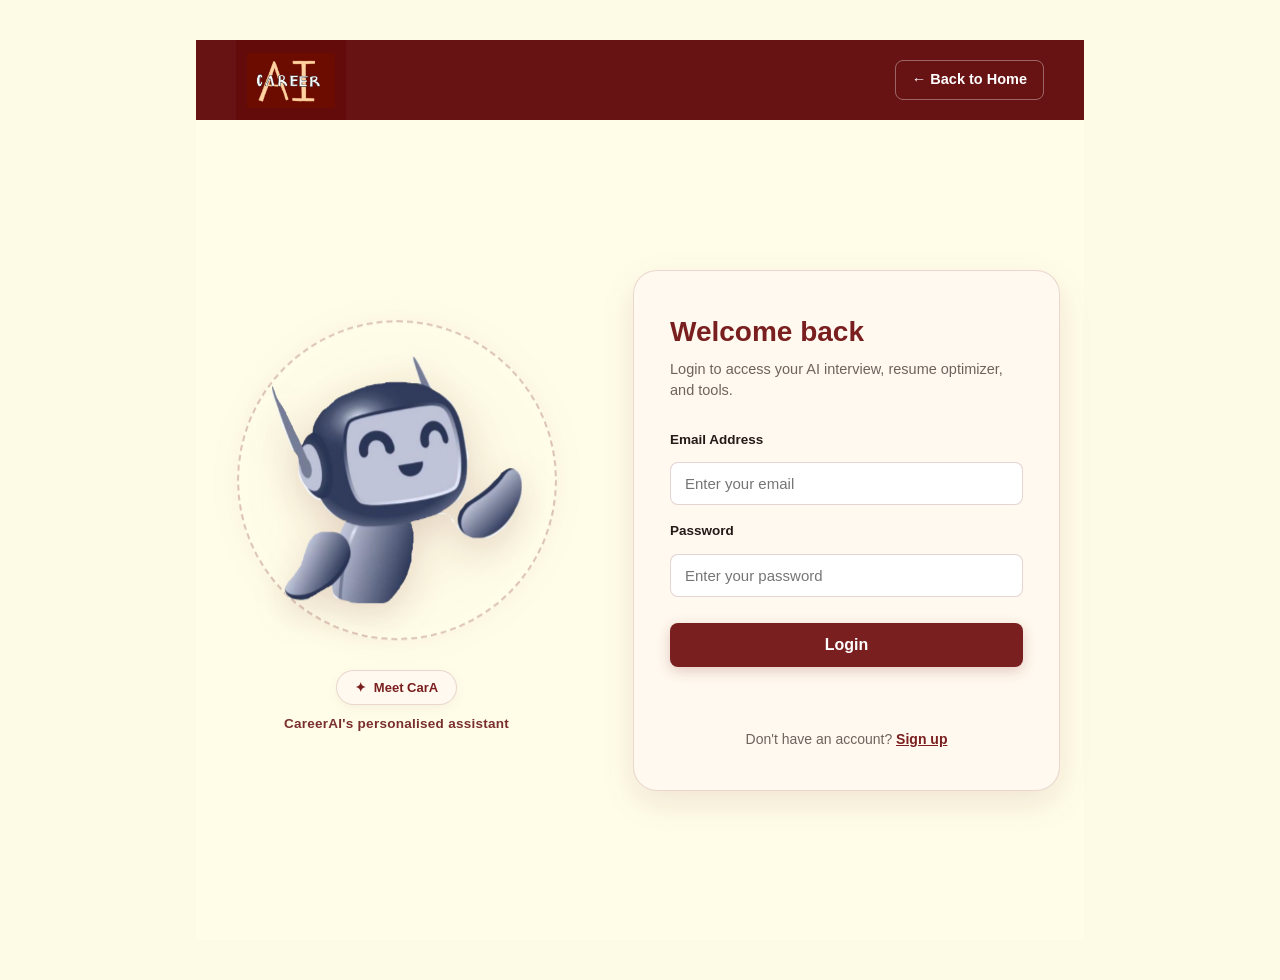
==== commit d24b0f24: "Add cache buster to api.js in all HTML files and auto-clear stale localStorage URLs" ====
--- a/Frontend/ats.html
+++ b/Frontend/ats.html
@@ -626,7 +626,7 @@
             document.write('<script src="node_modules/gsap/dist/gsap.min.js"><\/script>');
         }
     </script>
-    <script src="api.js"></script>
+    <script src="api.js?v=20261126v2"></script>
     <script src="script.js?v=20261025w"></script>
 </body>
 
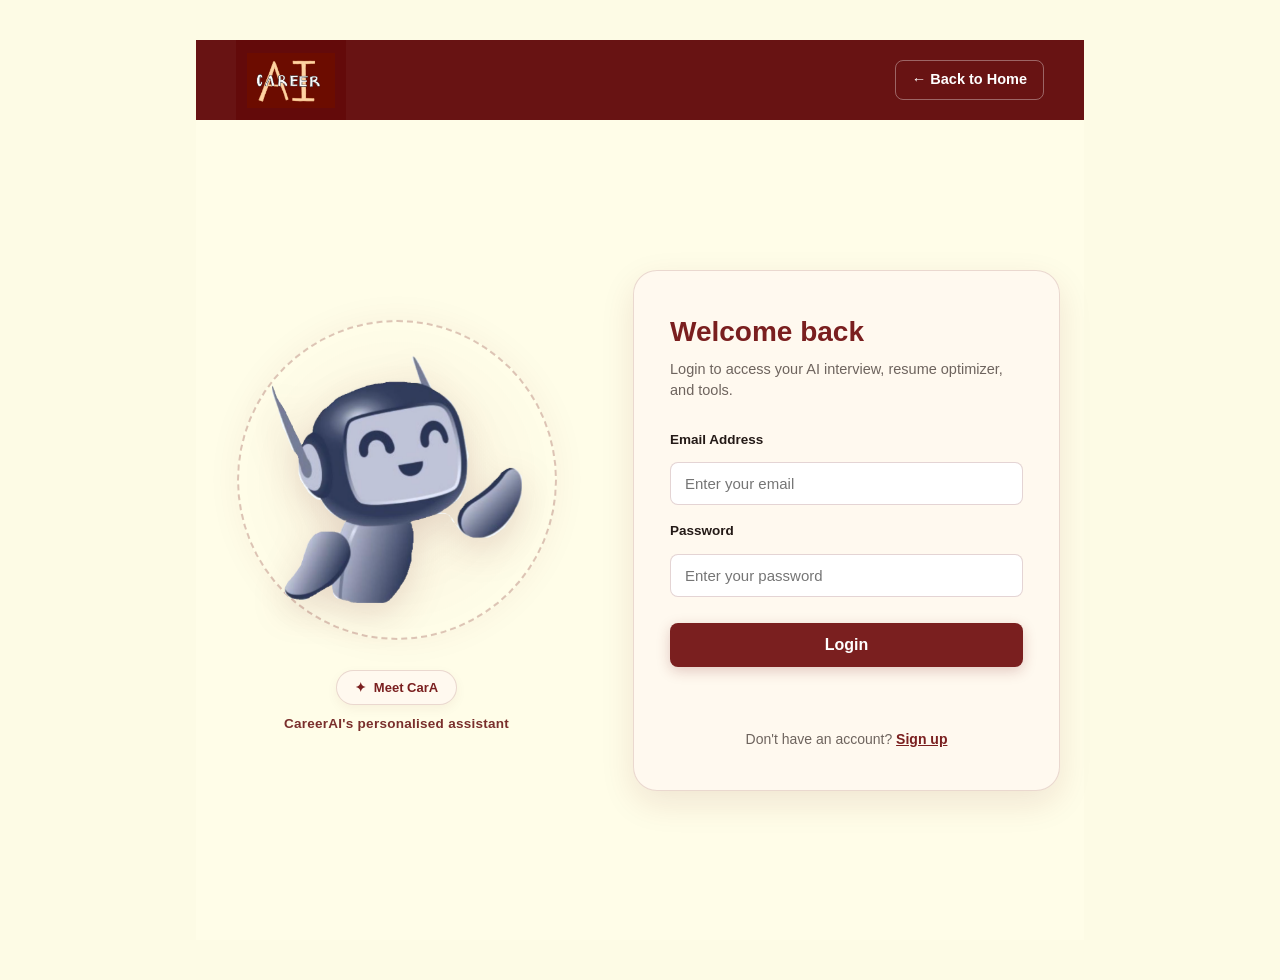
==== commit 329e8f2d: "Wire Job Matcher to jobs.html with smart_hiring catalog and dual backend/static fallback" ====
--- a/Frontend/ats.html
+++ b/Frontend/ats.html
@@ -596,7 +596,7 @@
                     <li><a href="interview.html">AI Interview</a></li>
                     <li><a href="resume.html">Resume Optimizer</a></li>
                     <li><a href="ats.html">ATS Score Checker</a></li>
-                    <li><a href="dashboard.html">Job Matcher</a></li>
+                    <li><a href="jobs.html">Job Matcher</a></li>
                 </ul>
             </div>
 
--- a/Frontend/style.css
+++ b/Frontend/style.css
@@ -9737,8 +9737,8 @@
 .dashboard-grid {
     display: grid !important;
     grid-template-columns: repeat(3, minmax(0, 1fr)) !important;
-    gap: 22px !important;
-    max-width: 1240px !important;
+    gap: 26px !important;
+    max-width: 1440px !important;
     margin: 0 auto !important;
     width: 100% !important;
 }
@@ -9746,14 +9746,14 @@
 .dashboard-card {
     background: var(--bg-cream-warm, #FFF9EF) !important;
     border: 1.5px solid var(--border-warm, rgba(104, 19, 19, 0.14)) !important;
-    border-radius: 20px !important;
-    padding: 22px 22px 18px !important;
+    border-radius: 22px !important;
+    padding: 26px 24px 22px !important;
     box-shadow: 0 4px 18px rgba(104, 19, 19, 0.06) !important;
     transition: transform 0.25s ease, box-shadow 0.25s ease, border-color 0.25s ease !important;
     display: flex !important;
     flex-direction: column !important;
     justify-content: space-between !important;
-    min-height: unset !important;
+    min-height: 290px !important;
 }
 
 .dashboard-card:hover {
@@ -9796,10 +9796,10 @@
 }
 
 .dashboard-gif {
-    width: 115px !important;
-    height: 115px !important;
+    width: 140px !important;
+    height: 140px !important;
     object-fit: contain !important;
-    margin-left: 12px !important;
+    margin-left: 14px !important;
     flex-shrink: 0 !important;
     transition: transform 0.3s ease !important;
 }
@@ -9845,8 +9845,8 @@
 
 /* CAREER STATS STRIP COMPACT */
 .dashboard-stats-strip {
-    margin: 30px auto 0 !important;
-    max-width: 1240px !important;
+    margin: 32px auto 0 !important;
+    max-width: 1440px !important;
     background: #FFFDF7 !important;
     border: 1.5px solid rgba(104, 19, 19, 0.16) !important;
     border-radius: 20px !important;
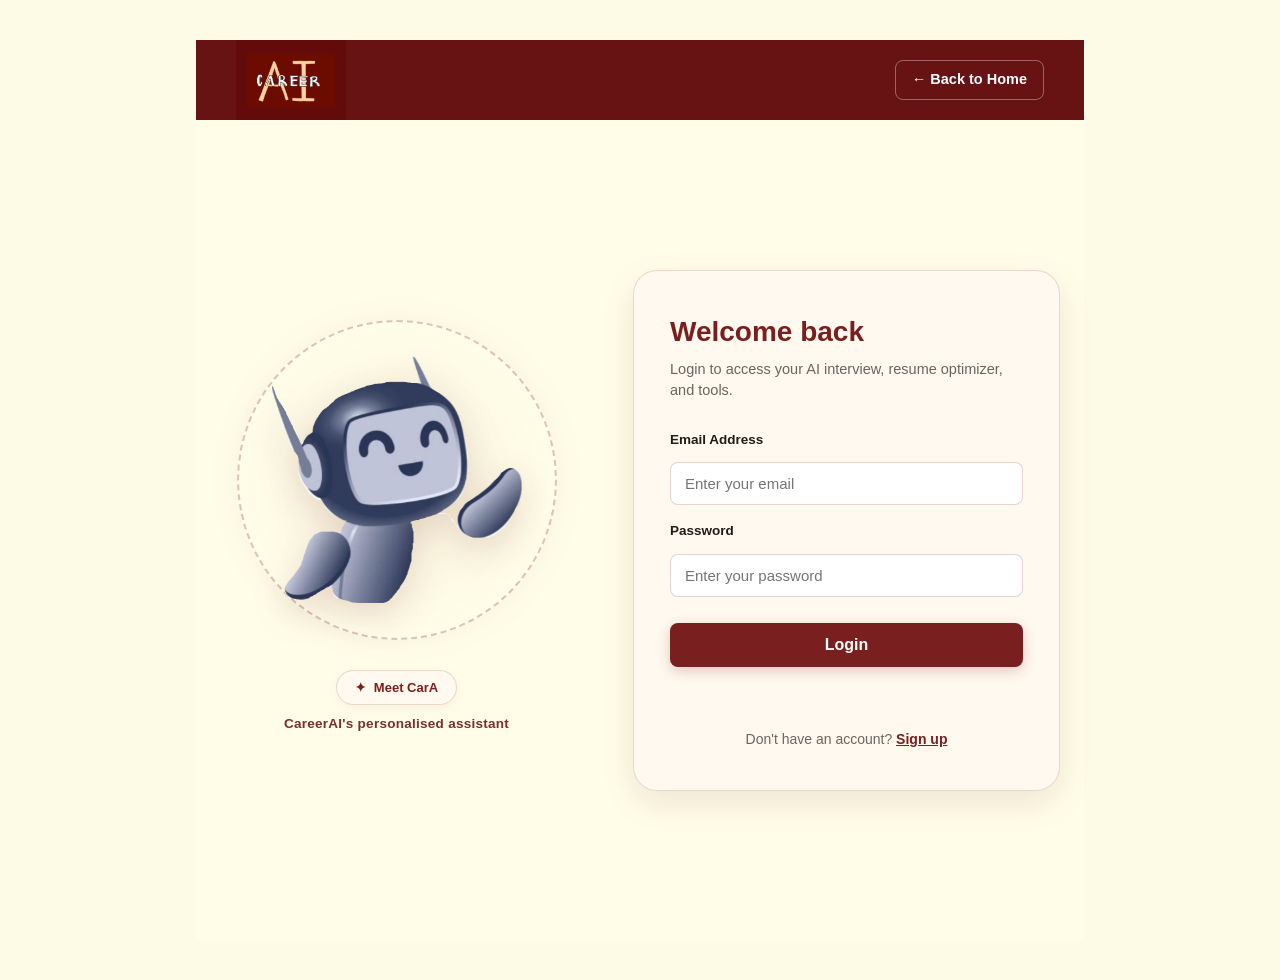
==== commit 7acb06b0: "Increase font size of RESUME ANALYSIS small heading on ATS page" ====
--- a/Frontend/ats.html
+++ b/Frontend/ats.html
@@ -7,7 +7,7 @@
 
     <title>CareerAI - ATS Score</title>
 
-    <link rel="stylesheet" href="style.css?v=20261025w">
+    <link rel="stylesheet" href="style.css?v=20261126v12">
     <link rel="icon" type="image/png" href="logoo.png">
 </head>
 
--- a/Frontend/style.css
+++ b/Frontend/style.css
@@ -4457,15 +4457,17 @@
 }
 
 
-.small-heading {
-    color: #a04444;
-
-    font-size: 11px;
+.ats-container .small-heading,
+.page-heading .small-heading {
+    color: #7d1717;
+
+    font-size: 16.5px;
     font-weight: 800;
 
-    letter-spacing: 1.5px;
-
-    margin-bottom: 7px;
+    letter-spacing: 2.2px;
+    text-transform: uppercase;
+
+    margin-bottom: 8px;
 }
 
 
@@ -5343,15 +5345,16 @@
     margin-bottom: 35px;
 }
 
-.small-heading {
+.ats-container .small-heading {
     margin: 0 0 8px;
 
     color: #7d1717;
 
-    font-size: 12px;
+    font-size: 16.5px;
     font-weight: 800;
 
-    letter-spacing: 1.5px;
+    letter-spacing: 2.2px;
+    text-transform: uppercase;
 }
 
 .page-heading h1 {
@@ -6183,7 +6186,7 @@
 .why-fear-popup {
     display: inline-block;
     color: var(--red-accent, #7A1F1F);
-    font-size: 14.5px;
+    font-size: 18px;
     font-weight: 800;
     letter-spacing: 2.2px;
     text-transform: uppercase;
@@ -11154,3 +11157,52 @@
         padding: 25px 20px !important;
     }
 }
+
+
+/* Cara Snappy Typing Indicator */
+.typing-bubble {
+    display: inline-flex !important;
+    align-items: center;
+    gap: 8px;
+    padding: 10px 16px !important;
+}
+
+.typing-label {
+    font-size: 13.5px;
+    color: #681313;
+    font-weight: 600;
+}
+
+.typing-dots {
+    display: inline-flex;
+    align-items: center;
+    gap: 4px;
+}
+
+.typing-dots span {
+    width: 6px;
+    height: 6px;
+    border-radius: 50%;
+    background-color: #681313;
+    display: inline-block;
+    animation: typingDotsBounce 1.2s infinite ease-in-out;
+}
+
+.typing-dots span:nth-child(2) {
+    animation-delay: 0.2s;
+}
+
+.typing-dots span:nth-child(3) {
+    animation-delay: 0.4s;
+}
+
+@keyframes typingDotsBounce {
+    0%, 80%, 100% {
+        transform: translateY(0);
+        opacity: 0.35;
+    }
+    40% {
+        transform: translateY(-5px);
+        opacity: 1;
+    }
+}
